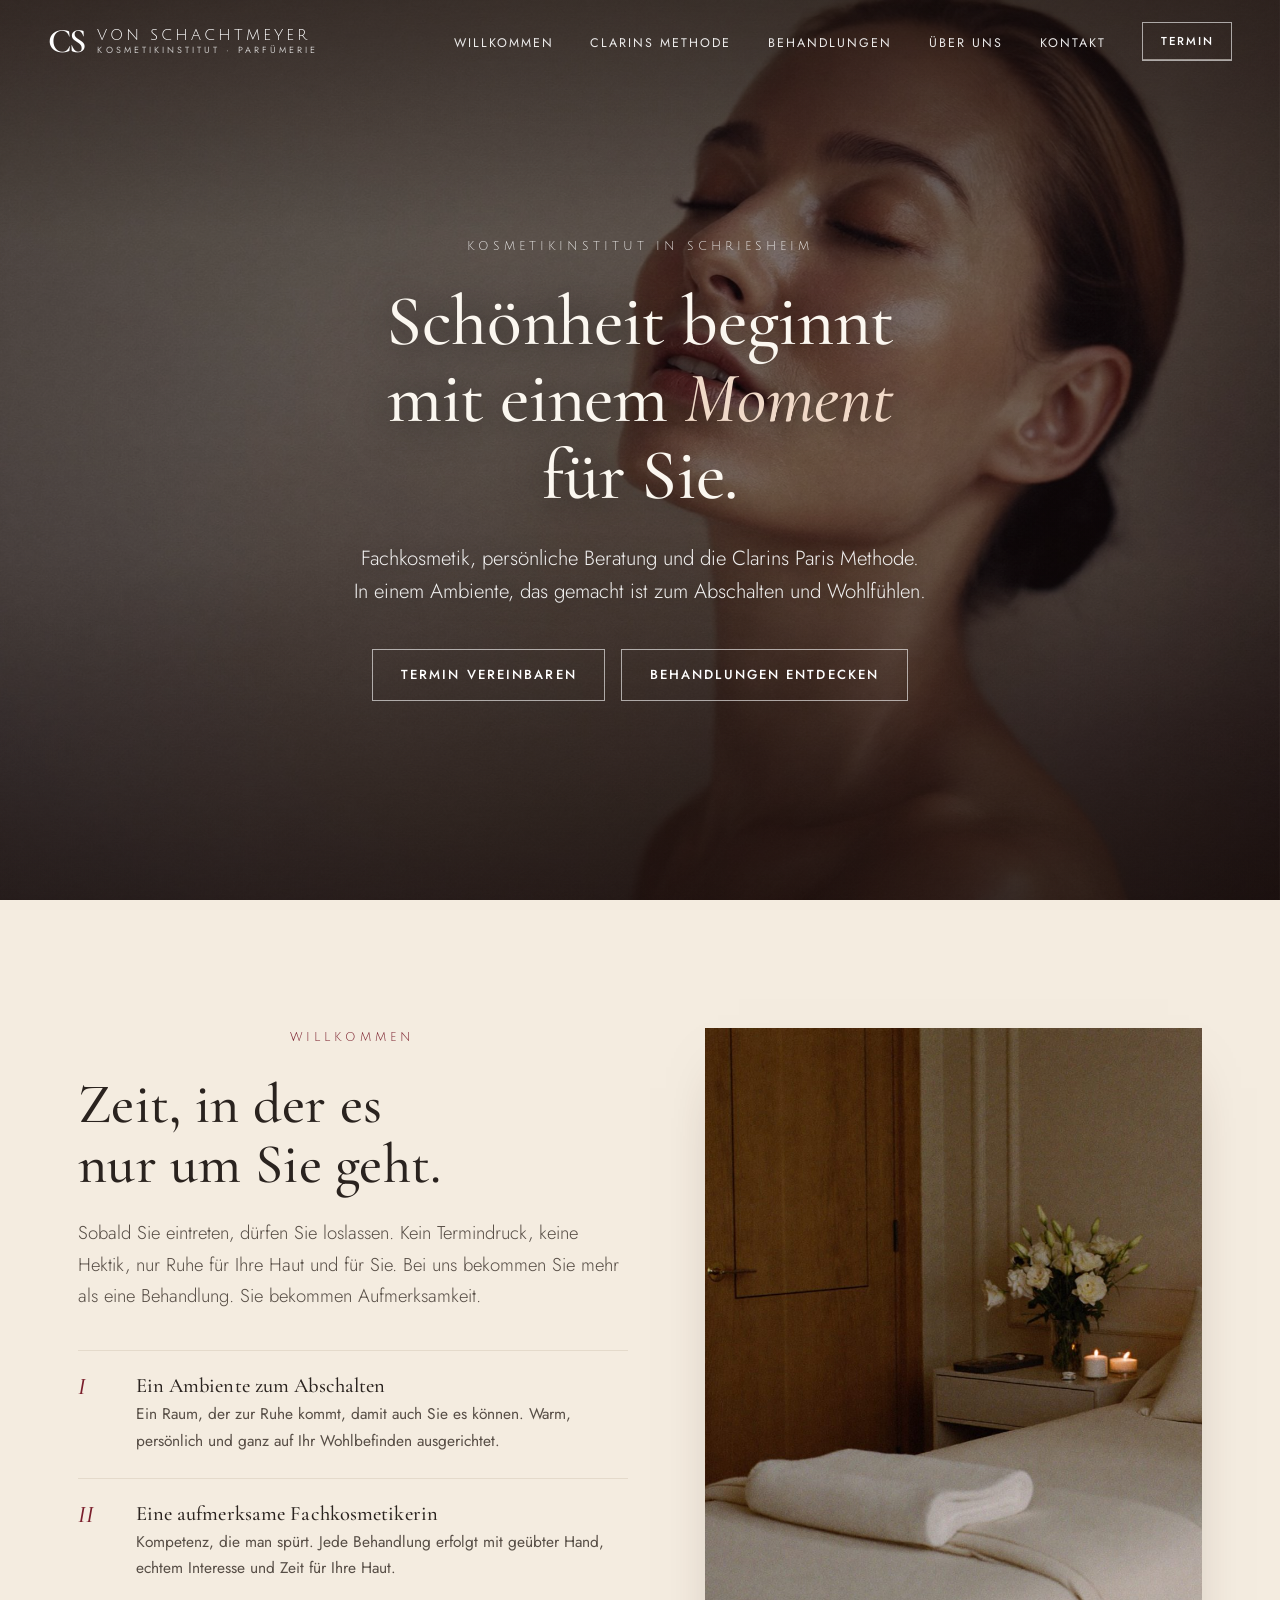
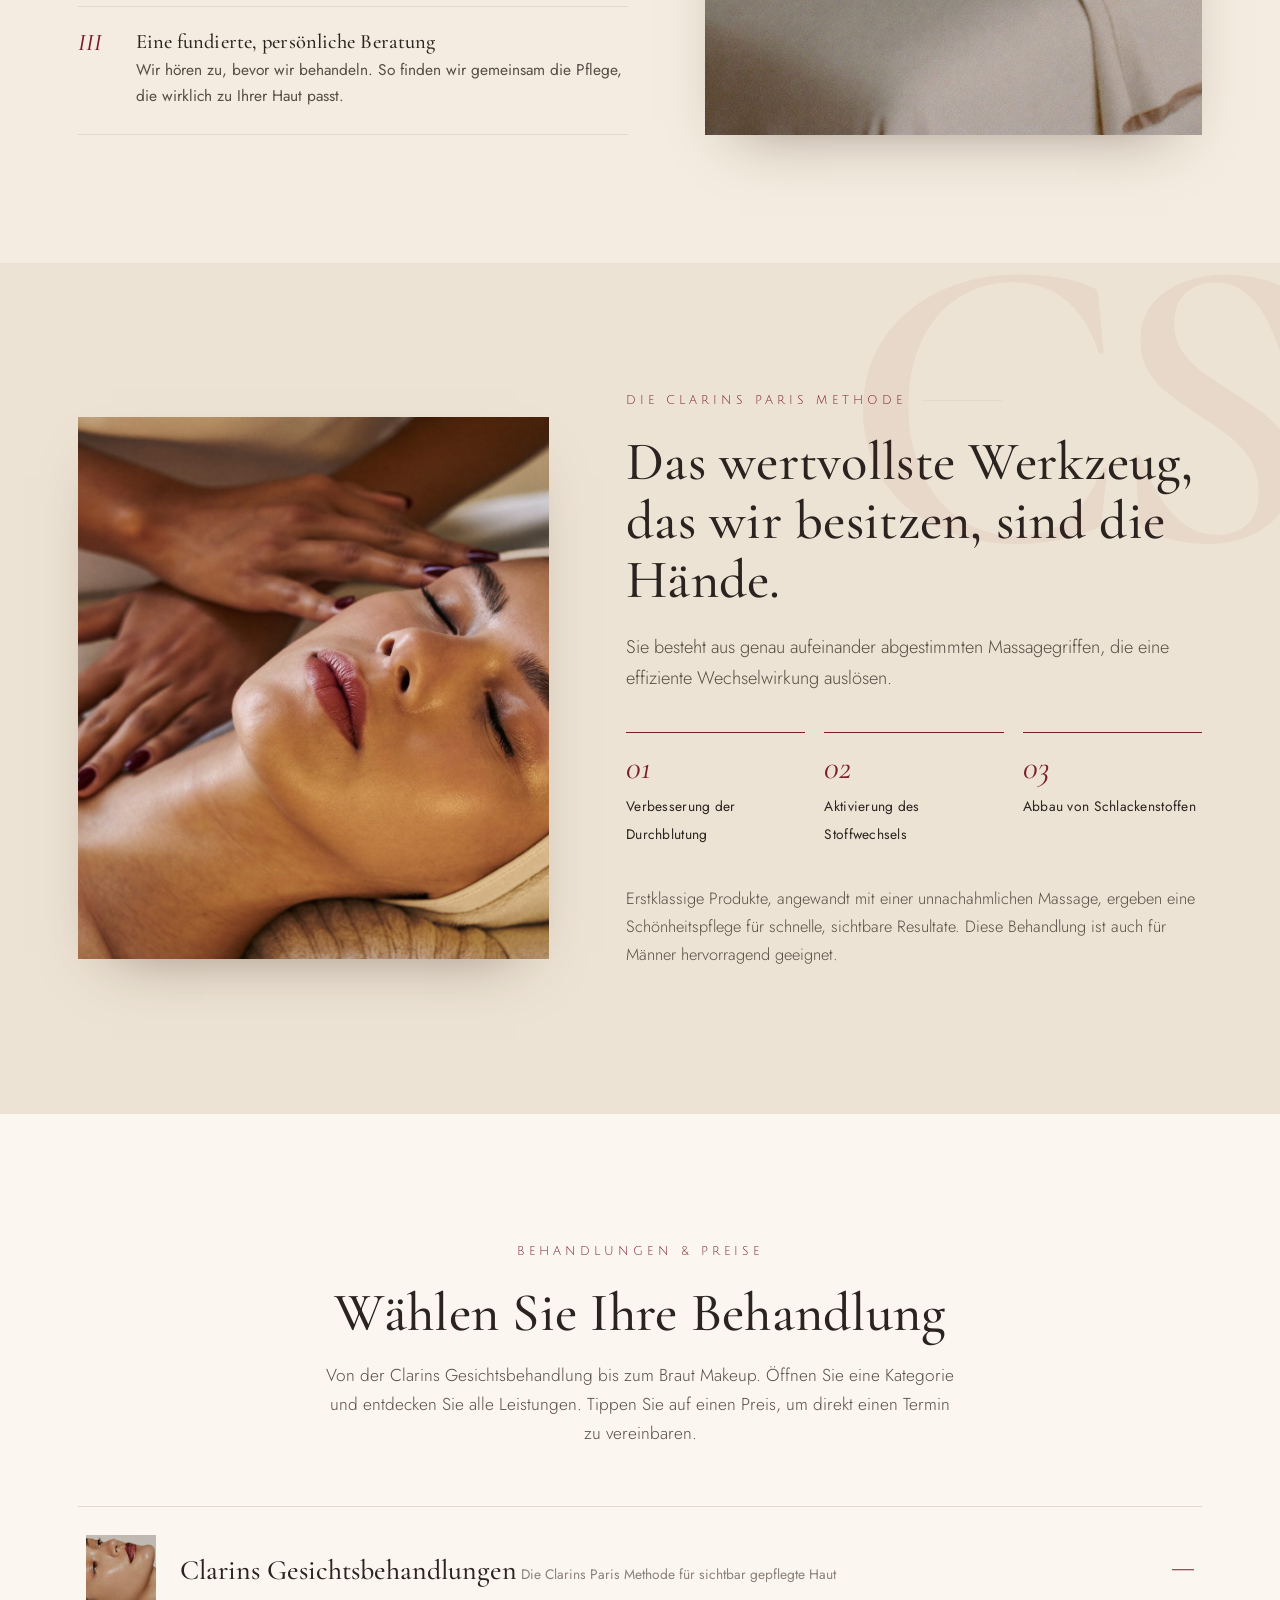
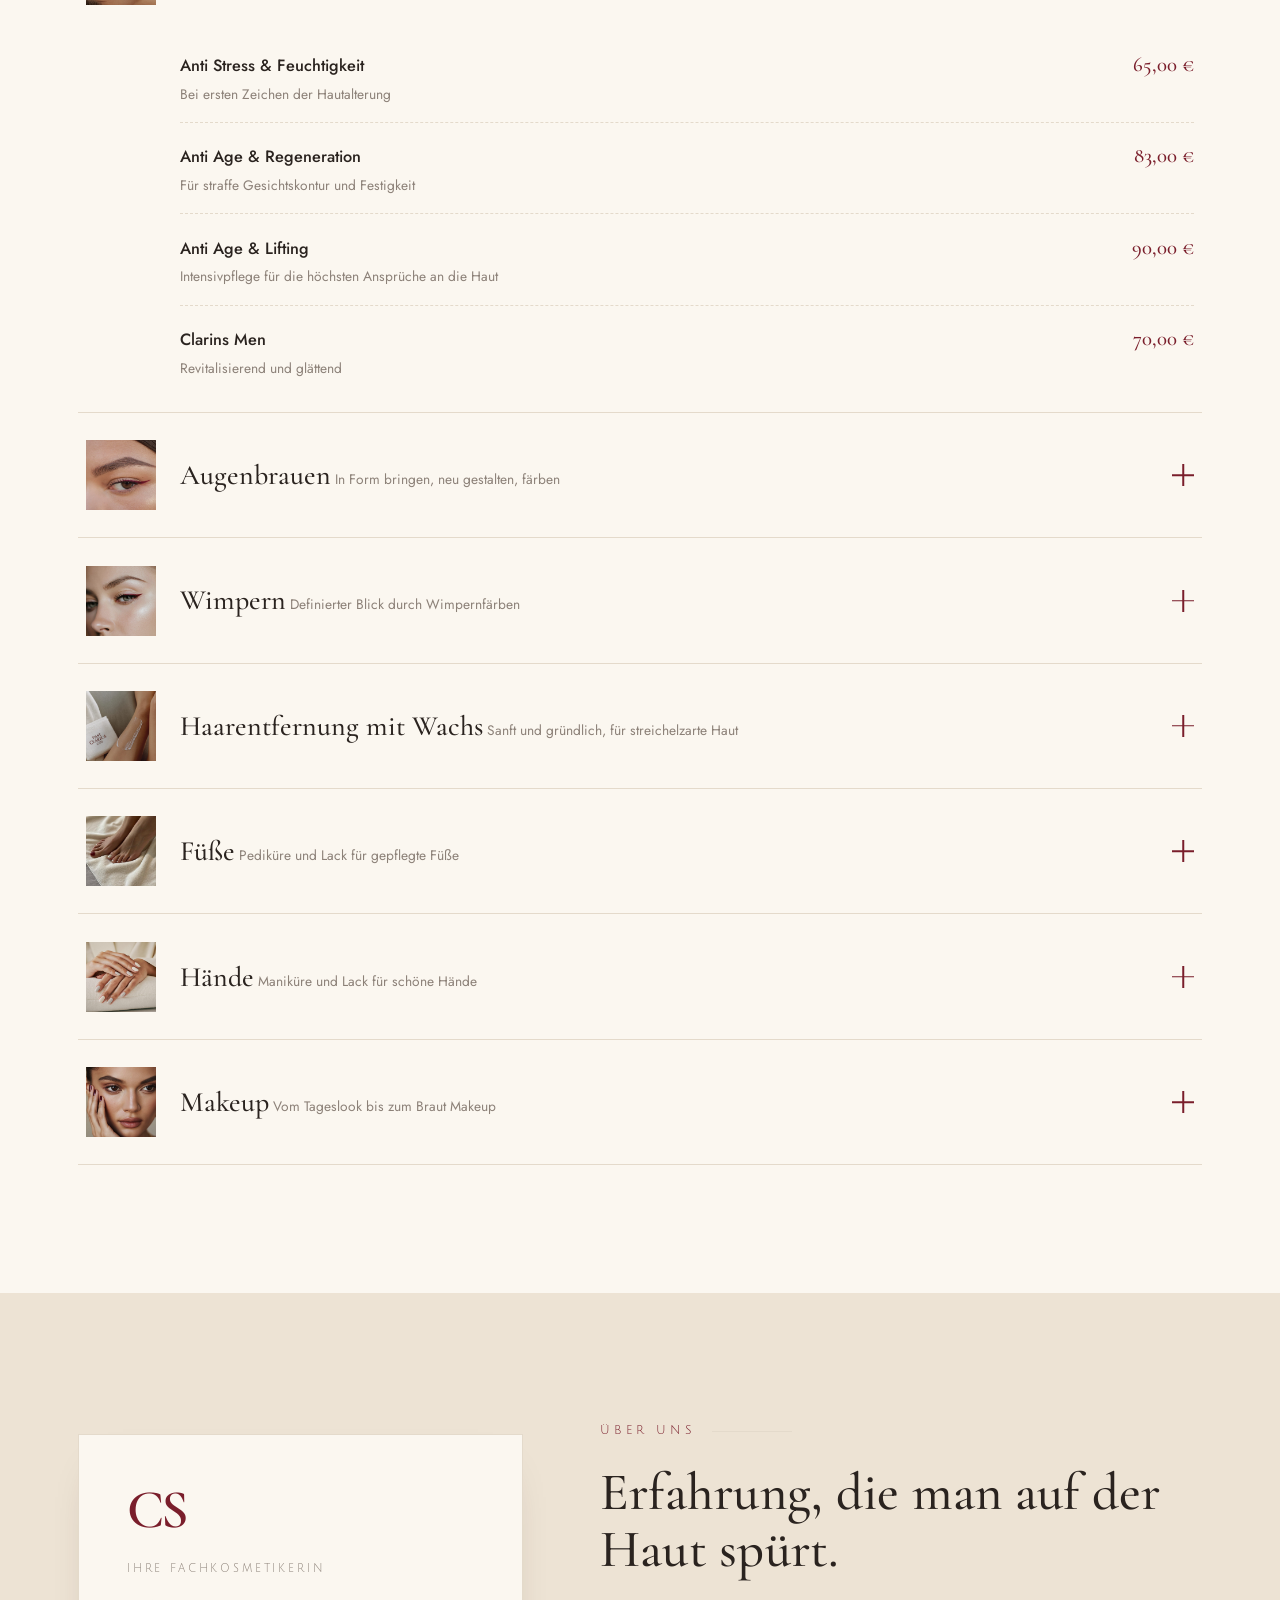
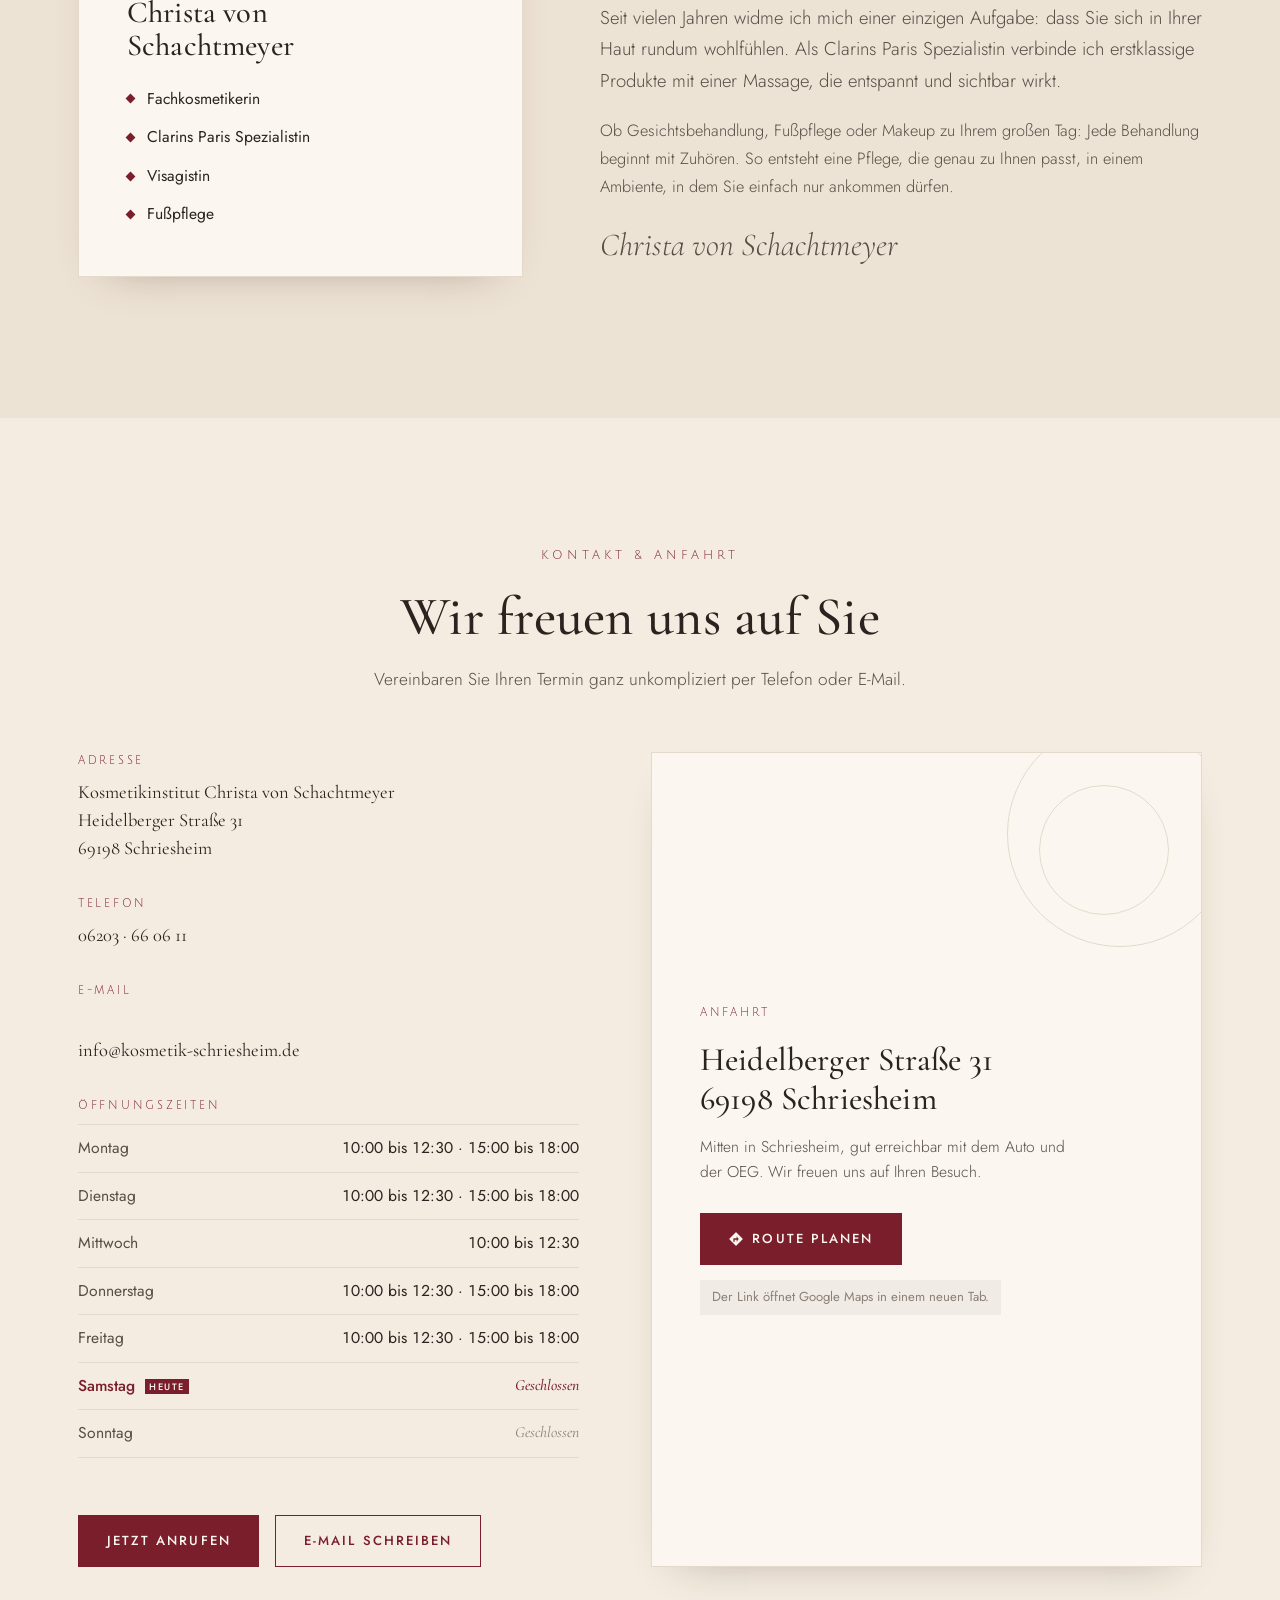
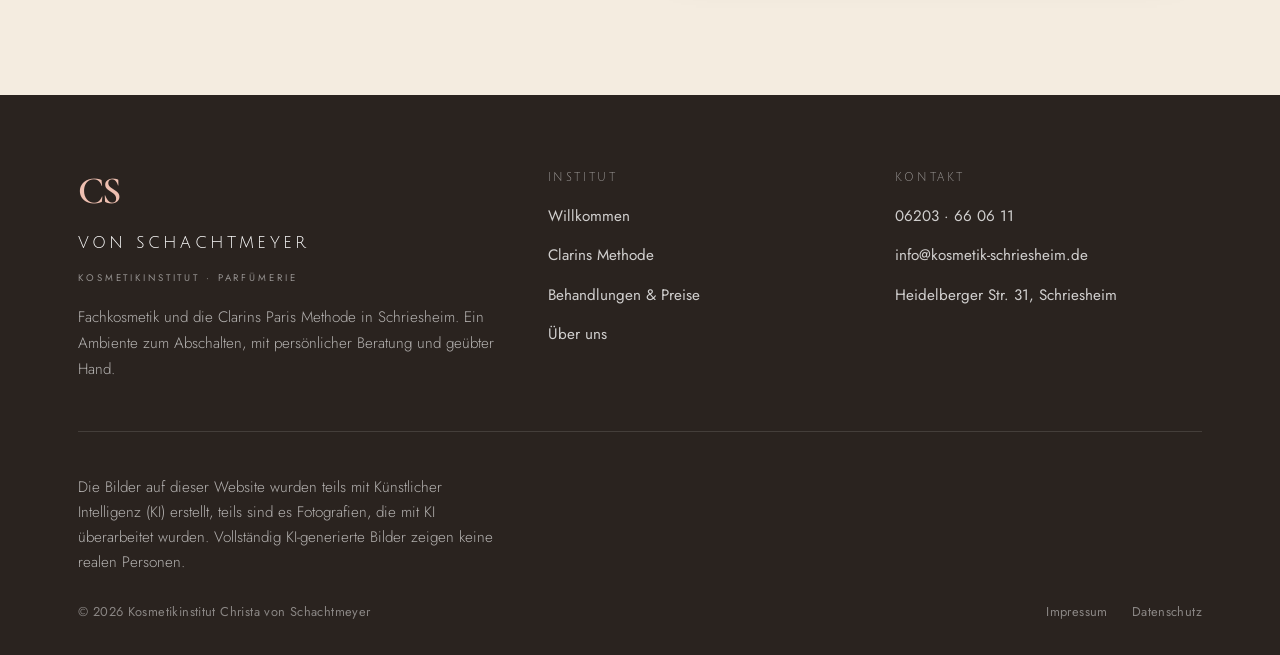
==== index.html @ fc1aefdb "KI-Hinweis praezisiert: teils generiert, teils mit KI ueberarbeitete Fotos Co-Authored-By: Claude Op" ====
<!DOCTYPE html>
<html lang="de">
<head>
<meta charset="utf-8">
<meta name="viewport" content="width=device-width, initial-scale=1, viewport-fit=cover">
<title>Kosmetikinstitut Christa von Schachtmeyer · Schriesheim</title>
<meta name="description" content="Kosmetikinstitut Christa von Schachtmeyer in Schriesheim. Fachkosmetik, persönliche Beratung und die Clarins Paris Methode. Gesichtsbehandlungen, Wimpern, Augenbrauen, Maniküre, Pediküre und Makeup. Termine unter 06203 660611.">
<meta name="theme-color" content="#7A1E2B">
<meta property="og:type" content="business.business">
<meta property="og:title" content="Kosmetikinstitut Christa von Schachtmeyer · Schriesheim">
<meta property="og:description" content="Fachkosmetik und die Clarins Paris Methode in Schriesheim. Ein Ambiente zum Abschalten und Wohlfühlen.">
<meta property="og:image" content="images/hero.jpg">
<meta property="og:locale" content="de_DE">
<script>var _q=location.search;if(_q.indexOf('shot')>-1)document.documentElement.classList.add('shot');if(_q.indexOf('hover')>-1)document.documentElement.classList.add('hovertest');</script>
<link rel="stylesheet" href="styles.css">
<link rel="preload" href="images/hero.jpg" as="image" fetchpriority="high">
<link rel="icon" href="data:image/svg+xml,%3Csvg xmlns='http://www.w3.org/2000/svg' viewBox='0 0 32 32'%3E%3Crect width='32' height='32' fill='%23F4ECE0'/%3E%3Ctext x='16' y='23' font-family='Georgia,serif' font-size='20' font-weight='600' fill='%237A1E2B' text-anchor='middle'%3ECS%3C/text%3E%3C/svg%3E">

<script type="application/ld+json">
{
  "@context":"https://schema.org",
  "@type":"BeautySalon",
  "name":"Kosmetikinstitut Christa von Schachtmeyer",
  "description":"Fachkosmetik und die Clarins Paris Methode in Schriesheim.",
  "image":"images/hero.jpg",
  "telephone":"+49 6203 660611",
  "email":"info@kosmetik-schriesheim.de",
  "priceRange":"€€",
  "address":{"@type":"PostalAddress","streetAddress":"Heidelberger Str. 31","postalCode":"69198","addressLocality":"Schriesheim","addressCountry":"DE"},
  "openingHoursSpecification":[
    {"@type":"OpeningHoursSpecification","dayOfWeek":["Monday","Tuesday","Thursday","Friday"],"opens":"10:00","closes":"12:30"},
    {"@type":"OpeningHoursSpecification","dayOfWeek":["Monday","Tuesday","Thursday","Friday"],"opens":"15:00","closes":"18:00"},
    {"@type":"OpeningHoursSpecification","dayOfWeek":"Wednesday","opens":"10:00","closes":"12:30"}
  ]
}
</script>
</head>
<body>

<!-- ============================ Navigation ============================ -->
<header class="nav" id="nav">
  <a class="logo" href="#top" aria-label="Kosmetikinstitut Christa von Schachtmeyer, zur Startseite">
    <span class="logo-mark">CS</span>
    <span class="logo-word">
      <span class="logo-name">von Schachtmeyer</span>
      <span class="logo-sub">Kosmetikinstitut · Parfümerie</span>
    </span>
  </a>
  <button class="nav-toggle" id="navToggle" aria-label="Menü öffnen" aria-expanded="false">
    <span></span><span></span><span></span>
  </button>
  <nav>
    <ul class="nav-links" id="navLinks">
      <li><a href="#institut">Willkommen</a></li>
      <li><a href="#methode">Clarins Methode</a></li>
      <li><a href="#behandlungen">Behandlungen</a></li>
      <li><a href="#christa">Über uns</a></li>
      <li><a href="#kontakt">Kontakt</a></li>
      <li><a class="btn" href="tel:+496203660611">Termin</a></li>
    </ul>
  </nav>
</header>

<main id="top">

  <!-- ============================ Hero ============================ -->
  <section class="hero">
    <div class="hero-media" aria-hidden="true">
      <img src="images/hero.jpg" alt="" width="2048" height="1152">
    </div>
    <div class="hero-scrim" aria-hidden="true"></div>
    <div class="hero-inner">
      <div class="hero-content">
        <span class="kicker light" data-stagger style="--i:1">Kosmetikinstitut in Schriesheim</span>
        <h1 data-stagger style="--i:2">Schönheit beginnt<br>mit einem <em>Moment</em><br>für Sie.</h1>
        <p class="hero-sub" data-stagger style="--i:3">Fachkosmetik, persönliche Beratung und die Clarins Paris Methode. In einem Ambiente, das gemacht ist zum Abschalten und Wohlfühlen.</p>
        <div class="hero-actions" data-stagger style="--i:4">
          <a class="btn light" href="tel:+496203660611">Termin vereinbaren</a>
          <a class="btn light" href="#behandlungen">Behandlungen entdecken</a>
        </div>
      </div>
    </div>
  </section>

  <!-- ============================ Willkommen / Institut ============================ -->
  <section class="section welcome" id="institut">
    <div class="wrap">
      <div class="welcome-grid">
        <div class="welcome-copy reveal">
          <div class="eyebrow-line"><span class="kicker">Willkommen</span></div>
          <h2>Zeit, in der es<br>nur um Sie geht.</h2>
          <p class="lead">Sobald Sie eintreten, dürfen Sie loslassen. Kein Termindruck, keine Hektik, nur Ruhe für Ihre Haut und für Sie. Bei uns bekommen Sie mehr als eine Behandlung. Sie bekommen Aufmerksamkeit.</p>
          <div class="promises">
            <div class="promise">
              <span class="promise-no">I</span>
              <div>
                <h3>Ein Ambiente zum Abschalten</h3>
                <p>Ein Raum, der zur Ruhe kommt, damit auch Sie es können. Warm, persönlich und ganz auf Ihr Wohlbefinden ausgerichtet.</p>
              </div>
            </div>
            <div class="promise">
              <span class="promise-no">II</span>
              <div>
                <h3>Eine aufmerksame Fachkosmetikerin</h3>
                <p>Kompetenz, die man spürt. Jede Behandlung erfolgt mit geübter Hand, echtem Interesse und Zeit für Ihre Haut.</p>
              </div>
            </div>
            <div class="promise">
              <span class="promise-no">III</span>
              <div>
                <h3>Eine fundierte, persönliche Beratung</h3>
                <p>Wir hören zu, bevor wir behandeln. So finden wir gemeinsam die Pflege, die wirklich zu Ihrer Haut passt.</p>
              </div>
            </div>
          </div>
        </div>
        <div class="welcome-visual reveal d1">
          <div class="img-frame reveal-img">
            <img src="images/ambiente.jpg" alt="Ruhiges, warmes Behandlungszimmer im Kosmetikinstitut mit weichem Licht und Kerzen" width="1920" height="1280">
          </div>
        </div>
      </div>
    </div>
  </section>

  <!-- ============================ Clarins Paris Methode ============================ -->
  <section class="section methode" id="methode">
    <div class="wrap">
      <div class="methode-grid">
        <div class="methode-visual reveal">
          <div class="reveal-img">
            <img src="images/methode.jpg" alt="Kosmetikerin führt eine sanfte Gesichtsmassage nach der Clarins Paris Methode durch" width="1920" height="1280">
          </div>
        </div>
        <div class="methode-copy reveal d1">
          <div class="eyebrow-line"><span class="kicker">Die Clarins Paris Methode</span></div>
          <h2>Das wertvollste Werkzeug, das wir besitzen, sind die Hände.</h2>
          <p class="methode-lead">Sie besteht aus genau aufeinander abgestimmten Massagegriffen, die eine effiziente Wechselwirkung auslösen.</p>
          <div class="methode-pillars">
            <div class="pillar"><span class="n">01</span><span class="l">Verbesserung der Durchblutung</span></div>
            <div class="pillar"><span class="n">02</span><span class="l">Aktivierung des Stoffwechsels</span></div>
            <div class="pillar"><span class="n">03</span><span class="l">Abbau von Schlackenstoffen</span></div>
          </div>
          <p>Erstklassige Produkte, angewandt mit einer unnachahmlichen Massage, ergeben eine Schönheitspflege für schnelle, sichtbare Resultate. Diese Behandlung ist auch für Männer hervorragend geeignet.</p>
        </div>
      </div>
    </div>
  </section>

  <!-- ============================ Behandlungen & Preise ============================ -->
  <section class="section preise" id="behandlungen">
    <div class="wrap">
      <div class="section-head center reveal">
        <div class="eyebrow-line"><span class="kicker">Behandlungen &amp; Preise</span></div>
        <h2>Wählen Sie Ihre Behandlung</h2>
        <p>Von der Clarins Gesichtsbehandlung bis zum Braut Makeup. Öffnen Sie eine Kategorie und entdecken Sie alle Leistungen. Tippen Sie auf einen Preis, um direkt einen Termin zu vereinbaren.</p>
      </div>

      <div class="accordion reveal d1" id="accordion">

        <!-- Clarins Gesicht -->
        <div class="acc-item">
          <button class="acc-head" aria-expanded="false">
            <span class="acc-thumb"><img src="images/gesicht.jpg" alt="Strahlende Haut nach einer Clarins Gesichtsbehandlung" width="600" height="450" loading="lazy"></span>
            <span class="acc-titles">
              <span class="acc-cat">Clarins Gesichtsbehandlungen</span>
              <span class="acc-desc">Die Clarins Paris Methode für sichtbar gepflegte Haut</span>
            </span>
            <span class="acc-icon" aria-hidden="true"></span>
          </button>
          <div class="acc-panel"><div class="acc-panel-inner"><div class="acc-grid">
            <a class="price-row" href="tel:+496203660611">
              <span class="price-info">
                <span class="price-name">Anti Stress &amp; Feuchtigkeit <span class="call-tag"><svg viewBox="0 0 24 24"><path d="M6.6 10.8c1.4 2.8 3.8 5.1 6.6 6.6l2.2-2.2c.3-.3.7-.4 1-.2 1.1.4 2.3.6 3.6.6.6 0 1 .4 1 1V20c0 .6-.4 1-1 1C10.6 21 3 13.4 3 4c0-.6.4-1 1-1h3.5c.6 0 1 .4 1 1 0 1.2.2 2.4.6 3.6.1.4 0 .8-.2 1l-2.3 2.2z"/></svg>Anrufen</span></span>
                <span class="price-desc">Bei ersten Zeichen der Hautalterung</span>
              </span>
              <span class="price-value">65,00 €</span>
            </a>
            <a class="price-row" href="tel:+496203660611">
              <span class="price-info">
                <span class="price-name">Anti Age &amp; Regeneration <span class="call-tag"><svg viewBox="0 0 24 24"><path d="M6.6 10.8c1.4 2.8 3.8 5.1 6.6 6.6l2.2-2.2c.3-.3.7-.4 1-.2 1.1.4 2.3.6 3.6.6.6 0 1 .4 1 1V20c0 .6-.4 1-1 1C10.6 21 3 13.4 3 4c0-.6.4-1 1-1h3.5c.6 0 1 .4 1 1 0 1.2.2 2.4.6 3.6.1.4 0 .8-.2 1l-2.3 2.2z"/></svg>Anrufen</span></span>
                <span class="price-desc">Für straffe Gesichtskontur und Festigkeit</span>
              </span>
              <span class="price-value">83,00 €</span>
            </a>
            <a class="price-row" href="tel:+496203660611">
              <span class="price-info">
                <span class="price-name">Anti Age &amp; Lifting <span class="call-tag"><svg viewBox="0 0 24 24"><path d="M6.6 10.8c1.4 2.8 3.8 5.1 6.6 6.6l2.2-2.2c.3-.3.7-.4 1-.2 1.1.4 2.3.6 3.6.6.6 0 1 .4 1 1V20c0 .6-.4 1-1 1C10.6 21 3 13.4 3 4c0-.6.4-1 1-1h3.5c.6 0 1 .4 1 1 0 1.2.2 2.4.6 3.6.1.4 0 .8-.2 1l-2.3 2.2z"/></svg>Anrufen</span></span>
                <span class="price-desc">Intensivpflege für die höchsten Ansprüche an die Haut</span>
              </span>
              <span class="price-value">90,00 €</span>
            </a>
            <a class="price-row" href="tel:+496203660611">
              <span class="price-info">
                <span class="price-name">Clarins Men <span class="call-tag"><svg viewBox="0 0 24 24"><path d="M6.6 10.8c1.4 2.8 3.8 5.1 6.6 6.6l2.2-2.2c.3-.3.7-.4 1-.2 1.1.4 2.3.6 3.6.6.6 0 1 .4 1 1V20c0 .6-.4 1-1 1C10.6 21 3 13.4 3 4c0-.6.4-1 1-1h3.5c.6 0 1 .4 1 1 0 1.2.2 2.4.6 3.6.1.4 0 .8-.2 1l-2.3 2.2z"/></svg>Anrufen</span></span>
                <span class="price-desc">Revitalisierend und glättend</span>
              </span>
              <span class="price-value">70,00 €</span>
            </a>
          </div></div></div>
        </div>

        <!-- Augenbrauen -->
        <div class="acc-item">
          <button class="acc-head" aria-expanded="false">
            <span class="acc-thumb"><img src="images/augenbrauen.jpg" alt="Perfekt in Form gebrachte Augenbraue" width="600" height="450" loading="lazy"></span>
            <span class="acc-titles">
              <span class="acc-cat">Augenbrauen</span>
              <span class="acc-desc">In Form bringen, neu gestalten, färben</span>
            </span>
            <span class="acc-icon" aria-hidden="true"></span>
          </button>
          <div class="acc-panel"><div class="acc-panel-inner"><div class="acc-grid">
            <a class="price-row" href="tel:+496203660611">
              <span class="price-info"><span class="price-name">In Form bringen <span class="call-tag"><svg viewBox="0 0 24 24"><path d="M6.6 10.8c1.4 2.8 3.8 5.1 6.6 6.6l2.2-2.2c.3-.3.7-.4 1-.2 1.1.4 2.3.6 3.6.6.6 0 1 .4 1 1V20c0 .6-.4 1-1 1C10.6 21 3 13.4 3 4c0-.6.4-1 1-1h3.5c.6 0 1 .4 1 1 0 1.2.2 2.4.6 3.6.1.4 0 .8-.2 1l-2.3 2.2z"/></svg>Anrufen</span></span></span>
              <span class="price-value">12,00 €</span>
            </a>
            <a class="price-row" href="tel:+496203660611">
              <span class="price-info"><span class="price-name">Neue Form <span class="call-tag"><svg viewBox="0 0 24 24"><path d="M6.6 10.8c1.4 2.8 3.8 5.1 6.6 6.6l2.2-2.2c.3-.3.7-.4 1-.2 1.1.4 2.3.6 3.6.6.6 0 1 .4 1 1V20c0 .6-.4 1-1 1C10.6 21 3 13.4 3 4c0-.6.4-1 1-1h3.5c.6 0 1 .4 1 1 0 1.2.2 2.4.6 3.6.1.4 0 .8-.2 1l-2.3 2.2z"/></svg>Anrufen</span></span></span>
              <span class="price-value"><span class="ab">ab</span>14,00 €</span>
            </a>
            <a class="price-row" href="tel:+496203660611">
              <span class="price-info"><span class="price-name">Färben <span class="call-tag"><svg viewBox="0 0 24 24"><path d="M6.6 10.8c1.4 2.8 3.8 5.1 6.6 6.6l2.2-2.2c.3-.3.7-.4 1-.2 1.1.4 2.3.6 3.6.6.6 0 1 .4 1 1V20c0 .6-.4 1-1 1C10.6 21 3 13.4 3 4c0-.6.4-1 1-1h3.5c.6 0 1 .4 1 1 0 1.2.2 2.4.6 3.6.1.4 0 .8-.2 1l-2.3 2.2z"/></svg>Anrufen</span></span></span>
              <span class="price-value">12,00 €</span>
            </a>
          </div></div></div>
        </div>

        <!-- Wimpern -->
        <div class="acc-item">
          <button class="acc-head" aria-expanded="false">
            <span class="acc-thumb"><img src="images/wimpern.jpg" alt="Auge mit langen, definierten Wimpern" width="600" height="450" loading="lazy"></span>
            <span class="acc-titles">
              <span class="acc-cat">Wimpern</span>
              <span class="acc-desc">Definierter Blick durch Wimpernfärben</span>
            </span>
            <span class="acc-icon" aria-hidden="true"></span>
          </button>
          <div class="acc-panel"><div class="acc-panel-inner"><div class="acc-grid">
            <a class="price-row" href="tel:+496203660611">
              <span class="price-info"><span class="price-name">Färben <span class="call-tag"><svg viewBox="0 0 24 24"><path d="M6.6 10.8c1.4 2.8 3.8 5.1 6.6 6.6l2.2-2.2c.3-.3.7-.4 1-.2 1.1.4 2.3.6 3.6.6.6 0 1 .4 1 1V20c0 .6-.4 1-1 1C10.6 21 3 13.4 3 4c0-.6.4-1 1-1h3.5c.6 0 1 .4 1 1 0 1.2.2 2.4.6 3.6.1.4 0 .8-.2 1l-2.3 2.2z"/></svg>Anrufen</span></span></span>
              <span class="price-value">15,00 €</span>
            </a>
          </div></div></div>
        </div>

        <!-- Haarentfernung -->
        <div class="acc-item">
          <button class="acc-head" aria-expanded="false">
            <span class="acc-thumb"><img src="images/haarentfernung.jpg" alt="Glatte, gepflegte Haut nach Haarentfernung mit Wachs" width="600" height="450" loading="lazy"></span>
            <span class="acc-titles">
              <span class="acc-cat">Haarentfernung mit Wachs</span>
              <span class="acc-desc">Sanft und gründlich, für streichelzarte Haut</span>
            </span>
            <span class="acc-icon" aria-hidden="true"></span>
          </button>
          <div class="acc-panel"><div class="acc-panel-inner"><div class="acc-grid">
            <a class="price-row" href="tel:+496203660611">
              <span class="price-info"><span class="price-name">Gesicht <span class="call-tag"><svg viewBox="0 0 24 24"><path d="M6.6 10.8c1.4 2.8 3.8 5.1 6.6 6.6l2.2-2.2c.3-.3.7-.4 1-.2 1.1.4 2.3.6 3.6.6.6 0 1 .4 1 1V20c0 .6-.4 1-1 1C10.6 21 3 13.4 3 4c0-.6.4-1 1-1h3.5c.6 0 1 .4 1 1 0 1.2.2 2.4.6 3.6.1.4 0 .8-.2 1l-2.3 2.2z"/></svg>Anrufen</span></span></span>
              <span class="price-value"><span class="ab">ab</span>12,00 €</span>
            </a>
            <a class="price-row" href="tel:+496203660611">
              <span class="price-info"><span class="price-name">Bein bis Knie <span class="call-tag"><svg viewBox="0 0 24 24"><path d="M6.6 10.8c1.4 2.8 3.8 5.1 6.6 6.6l2.2-2.2c.3-.3.7-.4 1-.2 1.1.4 2.3.6 3.6.6.6 0 1 .4 1 1V20c0 .6-.4 1-1 1C10.6 21 3 13.4 3 4c0-.6.4-1 1-1h3.5c.6 0 1 .4 1 1 0 1.2.2 2.4.6 3.6.1.4 0 .8-.2 1l-2.3 2.2z"/></svg>Anrufen</span></span></span>
              <span class="price-value">40,00 €</span>
            </a>
            <a class="price-row" href="tel:+496203660611">
              <span class="price-info"><span class="price-name">Bein komplett <span class="call-tag"><svg viewBox="0 0 24 24"><path d="M6.6 10.8c1.4 2.8 3.8 5.1 6.6 6.6l2.2-2.2c.3-.3.7-.4 1-.2 1.1.4 2.3.6 3.6.6.6 0 1 .4 1 1V20c0 .6-.4 1-1 1C10.6 21 3 13.4 3 4c0-.6.4-1 1-1h3.5c.6 0 1 .4 1 1 0 1.2.2 2.4.6 3.6.1.4 0 .8-.2 1l-2.3 2.2z"/></svg>Anrufen</span></span></span>
              <span class="price-value">59,00 €</span>
            </a>
            <a class="price-row" href="tel:+496203660611">
              <span class="price-info"><span class="price-name">Bikinizone <span class="call-tag"><svg viewBox="0 0 24 24"><path d="M6.6 10.8c1.4 2.8 3.8 5.1 6.6 6.6l2.2-2.2c.3-.3.7-.4 1-.2 1.1.4 2.3.6 3.6.6.6 0 1 .4 1 1V20c0 .6-.4 1-1 1C10.6 21 3 13.4 3 4c0-.6.4-1 1-1h3.5c.6 0 1 .4 1 1 0 1.2.2 2.4.6 3.6.1.4 0 .8-.2 1l-2.3 2.2z"/></svg>Anrufen</span></span></span>
              <span class="price-value">20,00 €</span>
            </a>
          </div></div></div>
        </div>

        <!-- Füße -->
        <div class="acc-item">
          <button class="acc-head" aria-expanded="false">
            <span class="acc-thumb"><img src="images/fuesse.jpg" alt="Gepflegte Füße nach einer Pediküre" width="600" height="450" loading="lazy"></span>
            <span class="acc-titles">
              <span class="acc-cat">Füße</span>
              <span class="acc-desc">Pediküre und Lack für gepflegte Füße</span>
            </span>
            <span class="acc-icon" aria-hidden="true"></span>
          </button>
          <div class="acc-panel"><div class="acc-panel-inner"><div class="acc-grid">
            <a class="price-row" href="tel:+496203660611">
              <span class="price-info"><span class="price-name">Pediküre <span class="call-tag"><svg viewBox="0 0 24 24"><path d="M6.6 10.8c1.4 2.8 3.8 5.1 6.6 6.6l2.2-2.2c.3-.3.7-.4 1-.2 1.1.4 2.3.6 3.6.6.6 0 1 .4 1 1V20c0 .6-.4 1-1 1C10.6 21 3 13.4 3 4c0-.6.4-1 1-1h3.5c.6 0 1 .4 1 1 0 1.2.2 2.4.6 3.6.1.4 0 .8-.2 1l-2.3 2.2z"/></svg>Anrufen</span></span></span>
              <span class="price-value">41,00 €</span>
            </a>
            <a class="price-row" href="tel:+496203660611">
              <span class="price-info"><span class="price-name">Lack <span class="call-tag"><svg viewBox="0 0 24 24"><path d="M6.6 10.8c1.4 2.8 3.8 5.1 6.6 6.6l2.2-2.2c.3-.3.7-.4 1-.2 1.1.4 2.3.6 3.6.6.6 0 1 .4 1 1V20c0 .6-.4 1-1 1C10.6 21 3 13.4 3 4c0-.6.4-1 1-1h3.5c.6 0 1 .4 1 1 0 1.2.2 2.4.6 3.6.1.4 0 .8-.2 1l-2.3 2.2z"/></svg>Anrufen</span></span></span>
              <span class="price-value">8,00 €</span>
            </a>
          </div></div></div>
        </div>

        <!-- Hände -->
        <div class="acc-item">
          <button class="acc-head" aria-expanded="false">
            <span class="acc-thumb"><img src="images/haende.jpg" alt="Gepflegte Hände nach einer Maniküre" width="600" height="450" loading="lazy"></span>
            <span class="acc-titles">
              <span class="acc-cat">Hände</span>
              <span class="acc-desc">Maniküre und Lack für schöne Hände</span>
            </span>
            <span class="acc-icon" aria-hidden="true"></span>
          </button>
          <div class="acc-panel"><div class="acc-panel-inner"><div class="acc-grid">
            <a class="price-row" href="tel:+496203660611">
              <span class="price-info"><span class="price-name">Maniküre einzeln <span class="call-tag"><svg viewBox="0 0 24 24"><path d="M6.6 10.8c1.4 2.8 3.8 5.1 6.6 6.6l2.2-2.2c.3-.3.7-.4 1-.2 1.1.4 2.3.6 3.6.6.6 0 1 .4 1 1V20c0 .6-.4 1-1 1C10.6 21 3 13.4 3 4c0-.6.4-1 1-1h3.5c.6 0 1 .4 1 1 0 1.2.2 2.4.6 3.6.1.4 0 .8-.2 1l-2.3 2.2z"/></svg>Anrufen</span></span></span>
              <span class="price-value">34,00 €</span>
            </a>
            <a class="price-row" href="tel:+496203660611">
              <span class="price-info"><span class="price-name">Lack <span class="call-tag"><svg viewBox="0 0 24 24"><path d="M6.6 10.8c1.4 2.8 3.8 5.1 6.6 6.6l2.2-2.2c.3-.3.7-.4 1-.2 1.1.4 2.3.6 3.6.6.6 0 1 .4 1 1V20c0 .6-.4 1-1 1C10.6 21 3 13.4 3 4c0-.6.4-1 1-1h3.5c.6 0 1 .4 1 1 0 1.2.2 2.4.6 3.6.1.4 0 .8-.2 1l-2.3 2.2z"/></svg>Anrufen</span></span></span>
              <span class="price-value">8,00 €</span>
            </a>
          </div></div></div>
        </div>

        <!-- Make up -->
        <div class="acc-item">
          <button class="acc-head" aria-expanded="false">
            <span class="acc-thumb"><img src="images/makeup.jpg" alt="Elegant geschminktes Gesicht" width="600" height="450" loading="lazy"></span>
            <span class="acc-titles">
              <span class="acc-cat">Makeup</span>
              <span class="acc-desc">Vom Tageslook bis zum Braut Makeup</span>
            </span>
            <span class="acc-icon" aria-hidden="true"></span>
          </button>
          <div class="acc-panel"><div class="acc-panel-inner"><div class="acc-grid">
            <a class="price-row" href="tel:+496203660611">
              <span class="price-info"><span class="price-name">Tages Makeup <span class="call-tag"><svg viewBox="0 0 24 24"><path d="M6.6 10.8c1.4 2.8 3.8 5.1 6.6 6.6l2.2-2.2c.3-.3.7-.4 1-.2 1.1.4 2.3.6 3.6.6.6 0 1 .4 1 1V20c0 .6-.4 1-1 1C10.6 21 3 13.4 3 4c0-.6.4-1 1-1h3.5c.6 0 1 .4 1 1 0 1.2.2 2.4.6 3.6.1.4 0 .8-.2 1l-2.3 2.2z"/></svg>Anrufen</span></span></span>
              <span class="price-value">28,00 €</span>
            </a>
            <a class="price-row" href="tel:+496203660611">
              <span class="price-info"><span class="price-name">Abend Makeup <span class="call-tag"><svg viewBox="0 0 24 24"><path d="M6.6 10.8c1.4 2.8 3.8 5.1 6.6 6.6l2.2-2.2c.3-.3.7-.4 1-.2 1.1.4 2.3.6 3.6.6.6 0 1 .4 1 1V20c0 .6-.4 1-1 1C10.6 21 3 13.4 3 4c0-.6.4-1 1-1h3.5c.6 0 1 .4 1 1 0 1.2.2 2.4.6 3.6.1.4 0 .8-.2 1l-2.3 2.2z"/></svg>Anrufen</span></span></span>
              <span class="price-value">33,00 €</span>
            </a>
            <a class="price-row" href="tel:+496203660611">
              <span class="price-info"><span class="price-name">Braut Makeup <span class="call-tag"><svg viewBox="0 0 24 24"><path d="M6.6 10.8c1.4 2.8 3.8 5.1 6.6 6.6l2.2-2.2c.3-.3.7-.4 1-.2 1.1.4 2.3.6 3.6.6.6 0 1 .4 1 1V20c0 .6-.4 1-1 1C10.6 21 3 13.4 3 4c0-.6.4-1 1-1h3.5c.6 0 1 .4 1 1 0 1.2.2 2.4.6 3.6.1.4 0 .8-.2 1l-2.3 2.2z"/></svg>Anrufen</span></span></span>
                <span class="price-desc">Inklusive Probe Makeup</span>
              <span class="price-value">110,00 €</span>
            </a>
          </div></div></div>
        </div>

      </div>
    </div>
  </section>

  <!-- ============================ Über Christa ============================ -->
  <section class="section christa" id="christa">
    <div class="wrap">
      <div class="christa-grid">
        <div class="christa-card reveal">
          <div class="christa-mono">CS</div>
          <span class="role">Ihre Fachkosmetikerin</span>
          <h3 style="font-size:1.9rem;color:var(--ink);font-weight:500;">Christa von<br>Schachtmeyer</h3>
          <ul class="christa-quals">
            <li>Fachkosmetikerin</li>
            <li>Clarins Paris Spezialistin</li>
            <li>Visagistin</li>
            <li>Fußpflege</li>
          </ul>
        </div>
        <div class="christa-copy reveal d1">
          <div class="eyebrow-line"><span class="kicker">Über uns</span></div>
          <h2>Erfahrung, die man auf der Haut spürt.</h2>
          <p class="lead">Seit vielen Jahren widme ich mich einer einzigen Aufgabe: dass Sie sich in Ihrer Haut rundum wohlfühlen. Als Clarins Paris Spezialistin verbinde ich erstklassige Produkte mit einer Massage, die entspannt und sichtbar wirkt.</p>
          <p>Ob Gesichtsbehandlung, Fußpflege oder Makeup zu Ihrem großen Tag: Jede Behandlung beginnt mit Zuhören. So entsteht eine Pflege, die genau zu Ihnen passt, in einem Ambiente, in dem Sie einfach nur ankommen dürfen.</p>
          <p class="christa-sign">Christa von Schachtmeyer</p>
        </div>
      </div>
    </div>
  </section>

  <!-- ============================ Kontakt ============================ -->
  <section class="section kontakt" id="kontakt">
    <div class="wrap">
      <div class="section-head center reveal">
        <div class="eyebrow-line"><span class="kicker">Kontakt &amp; Anfahrt</span></div>
        <h2>Wir freuen uns auf Sie</h2>
        <p>Vereinbaren Sie Ihren Termin ganz unkompliziert per Telefon oder E-Mail.</p>
      </div>
      <div class="kontakt-grid">
        <div class="kontakt-info reveal">
          <div class="contact-block">
            <span class="k">Adresse</span>
            <address>Kosmetikinstitut Christa von Schachtmeyer<br>Heidelberger Straße 31<br>69198 Schriesheim</address>
          </div>
          <div class="contact-block">
            <span class="k">Telefon</span>
            <a class="linkline" href="tel:+496203660611">06203 &middot; 66 06 11</a>
          </div>
          <div class="contact-block">
            <span class="k">E-Mail</span><br>
            <a class="linkline" href="mailto:info@kosmetik-schriesheim.de">info@kosmetik-schriesheim.de</a>
          </div>
          <div class="contact-block">
            <span class="k">Öffnungszeiten</span>
            <div class="hours" id="hours">
              <div class="hours-row" data-day="1"><span class="day">Montag</span><span class="time">10:00 bis 12:30 · 15:00 bis 18:00</span></div>
              <div class="hours-row" data-day="2"><span class="day">Dienstag</span><span class="time">10:00 bis 12:30 · 15:00 bis 18:00</span></div>
              <div class="hours-row" data-day="3"><span class="day">Mittwoch</span><span class="time">10:00 bis 12:30</span></div>
              <div class="hours-row" data-day="4"><span class="day">Donnerstag</span><span class="time">10:00 bis 12:30 · 15:00 bis 18:00</span></div>
              <div class="hours-row" data-day="5"><span class="day">Freitag</span><span class="time">10:00 bis 12:30 · 15:00 bis 18:00</span></div>
              <div class="hours-row" data-day="6"><span class="day">Samstag</span><span class="time closed">Geschlossen</span></div>
              <div class="hours-row" data-day="0"><span class="day">Sonntag</span><span class="time closed">Geschlossen</span></div>
            </div>
          </div>
          <div class="kontakt-actions">
            <a class="btn" href="tel:+496203660611">Jetzt anrufen</a>
            <a class="btn ghost" href="mailto:info@kosmetik-schriesheim.de">E-Mail schreiben</a>
          </div>
        </div>
        <div class="anfahrt reveal d1">
          <span class="anfahrt-k">Anfahrt</span>
          <h3 class="anfahrt-title">Heidelberger Straße 31<br>69198 Schriesheim</h3>
          <p class="anfahrt-copy">Mitten in Schriesheim, gut erreichbar mit dem Auto und der OEG. Wir freuen uns auf Ihren Besuch.</p>
          <a class="btn anfahrt-btn" href="https://www.google.com/maps/dir/?api=1&destination=Heidelberger+Stra%C3%9Fe+31%2C+69198+Schriesheim" target="_blank" rel="noopener">
            <svg viewBox="0 0 24 24" width="16" height="16" aria-hidden="true"><path fill="currentColor" d="M21.7 11.3 12.7 2.3a1 1 0 0 0-1.4 0l-9 9a1 1 0 0 0 0 1.4l9 9a1 1 0 0 0 1.4 0l9-9a1 1 0 0 0 0-1.4ZM13 16v-3h-3v3H8v-4a1 1 0 0 1 1-1h4V8l3 4-3 4Z"/></svg>
          Route planen
          </a>
          <span class="anfahrt-hint">Der Link öffnet Google Maps in einem neuen Tab.</span>
        </div>
      </div>
    </div>
  </section>

</main>

<!-- ============================ Footer ============================ -->
<footer class="footer">
  <div class="wrap">
    <div class="footer-grid">
      <div class="footer-logo">
        <span class="logo-mark">CS</span>
        <span class="footer-brand">von Schachtmeyer</span>
        <span class="footer-brand-sub">Kosmetikinstitut · Parfümerie</span>
        <p>Fachkosmetik und die Clarins Paris Methode in Schriesheim. Ein Ambiente zum Abschalten, mit persönlicher Beratung und geübter Hand.</p>
      </div>
      <div>
        <h4>Institut</h4>
        <ul>
          <li><a href="#institut">Willkommen</a></li>
          <li><a href="#methode">Clarins Methode</a></li>
          <li><a href="#behandlungen">Behandlungen &amp; Preise</a></li>
          <li><a href="#christa">Über uns</a></li>
        </ul>
      </div>
      <div>
        <h4>Kontakt</h4>
        <ul>
          <li><a href="tel:+496203660611">06203 · 66 06 11</a></li>
          <li><a href="mailto:info@kosmetik-schriesheim.de">info@kosmetik-schriesheim.de</a></li>
          <li><a href="https://www.google.com/maps?q=Heidelberger%20Stra%C3%9Fe%2031%2C%2069198%20Schriesheim" target="_blank" rel="noopener">Heidelberger Str. 31, Schriesheim</a></li>
        </ul>
      </div>
    </div>
    <p class="footer-note">Die Bilder auf dieser Website wurden teils mit Künstlicher Intelligenz (KI) erstellt, teils sind es Fotografien, die mit KI überarbeitet wurden. Vollständig KI-generierte Bilder zeigen keine realen Personen.</p>
    <div class="footer-bottom">
      <span>© <span id="year">2026</span> Kosmetikinstitut Christa von Schachtmeyer</span>
      <span class="legal-links"><a href="impressum.html">Impressum</a><a href="datenschutz.html">Datenschutz</a></span>
    </div>
  </div>
</footer>

<script src="script.js"></script>
</body>
</html>
---- styles.css ----
/* ============================================================
   Kosmetikinstitut Christa von Schachtmeyer
   Farbwelt: Creme · Weinrot · warmes Grau · Weiß
   ============================================================ */

/* ---------- Fonts ---------- */
@font-face { font-family:'Cormorant'; src:url('fonts/CormorantGaramond-300.woff2') format('woff2'); font-weight:300; font-style:normal; font-display:swap; }
@font-face { font-family:'Cormorant'; src:url('fonts/CormorantGaramond-300i.woff2') format('woff2'); font-weight:300; font-style:italic; font-display:swap; }
@font-face { font-family:'Cormorant'; src:url('fonts/CormorantGaramond-400.woff2') format('woff2'); font-weight:400; font-style:normal; font-display:swap; }
@font-face { font-family:'Cormorant'; src:url('fonts/CormorantGaramond-400i.woff2') format('woff2'); font-weight:400; font-style:italic; font-display:swap; }
@font-face { font-family:'Cormorant'; src:url('fonts/CormorantGaramond-500.woff2') format('woff2'); font-weight:500; font-style:normal; font-display:swap; }
@font-face { font-family:'Cormorant'; src:url('fonts/CormorantGaramond-500i.woff2') format('woff2'); font-weight:500; font-style:italic; font-display:swap; }
@font-face { font-family:'Cormorant'; src:url('fonts/CormorantGaramond-600.woff2') format('woff2'); font-weight:600; font-style:normal; font-display:swap; }
@font-face { font-family:'Jost'; src:url('fonts/Jost-300.woff2') format('woff2'); font-weight:300; font-style:normal; font-display:swap; }
@font-face { font-family:'Jost'; src:url('fonts/Jost-400.woff2') format('woff2'); font-weight:400; font-style:normal; font-display:swap; }
@font-face { font-family:'Jost'; src:url('fonts/Jost-500.woff2') format('woff2'); font-weight:500; font-style:normal; font-display:swap; }
@font-face { font-family:'Julius'; src:url('fonts/JuliusSansOne-400.woff2') format('woff2'); font-weight:400; font-style:normal; font-display:swap; }

/* ---------- Tokens ---------- */
:root{
  --cream:#F4ECE0;
  --cream-2:#EDE3D4;
  --ivory:#FBF7F0;
  --white:#FFFFFF;
  --wine:#7A1E2B;
  --wine-deep:#611722;
  --wine-soft:#9A3541;
  --ink:#2A231F;
  --body:#574E46;
  --muted:#8C8178;
  --line:#E4DACB;
  --line-soft:#EDE5D8;
  --grey:#B7ADA2;

  --serif:'Cormorant', Georgia, 'Times New Roman', serif;
  --sans:'Jost', system-ui, -apple-system, 'Segoe UI', sans-serif;
  --label:'Julius', 'Jost', sans-serif;

  --wrap:1220px;
  --ease:cubic-bezier(.22,.61,.36,1);
  --shadow:0 26px 60px -34px rgba(60,32,24,.5);
  --shadow-soft:0 18px 44px -30px rgba(60,32,24,.42);
}

/* ---------- Reset ---------- */
*{box-sizing:border-box;margin:0;padding:0;}
html{scroll-behavior:smooth;-webkit-text-size-adjust:100%;}
body{
  font-family:var(--sans);
  color:var(--body);
  background:var(--cream);
  line-height:1.7;
  font-weight:400;
  -webkit-font-smoothing:antialiased;
  overflow-x:hidden;
}
img{display:block;max-width:100%;height:auto;}
a{color:inherit;text-decoration:none;}
button{font-family:inherit;cursor:pointer;border:none;background:none;color:inherit;}
::selection{background:var(--wine);color:var(--ivory);}

/* ---------- Typography ---------- */
h1,h2,h3,h4{font-family:var(--serif);color:var(--ink);font-weight:500;line-height:1.08;letter-spacing:.005em;}
.kicker{
  font-family:var(--label);
  font-size:.74rem;
  letter-spacing:.34em;
  text-transform:uppercase;
  color:var(--wine);
  display:inline-block;
}
.kicker.light{color:rgba(255,255,255,.85);}
p{font-size:1.02rem;}

/* ---------- Layout helpers ---------- */
.wrap{width:100%;max-width:var(--wrap);margin:0 auto;padding:0 clamp(1.25rem,5vw,3rem);}
section{position:relative;}
.eyebrow-line{display:flex;align-items:center;gap:1rem;margin-bottom:1.4rem;}
.eyebrow-line::after{content:"";height:1px;flex:1;background:var(--line);max-width:80px;}

/* ---------- Buttons (eckig) ---------- */
.btn{
  --bg:var(--wine); --fg:var(--ivory);
  position:relative;isolation:isolate;
  display:inline-flex;align-items:center;justify-content:center;gap:.6em;
  font-family:var(--sans);
  font-size:.82rem;font-weight:500;letter-spacing:.16em;text-transform:uppercase;
  padding:1.05em 2.1em;
  border-radius:0;               /* eckig */
  background:var(--bg);color:var(--fg);
  overflow:hidden;
  transition:color .5s var(--ease), border-color .4s var(--ease);
  border:1px solid var(--bg);
}
.btn::before{
  content:"";position:absolute;inset:0;z-index:-1;
  background:var(--wine-deep);
  transform:translateY(101%);
  transition:transform .5s var(--ease);
}
.btn:hover::before{transform:translateY(0);}
.btn > *{position:relative;z-index:1;}
.btn.ghost{--bg:transparent;--fg:var(--wine);border-color:var(--wine);}
.btn.ghost::before{background:var(--wine);}
.btn.ghost:hover{color:var(--ivory);}
.btn.light{--bg:transparent;--fg:#fff;border-color:rgba(255,255,255,.6);}
.btn.light::before{background:var(--ivory);}
.btn.light:hover,html.hovertest .hero .btn.light{color:var(--ink);border-color:var(--ivory);}
html.hovertest .hero .btn.light::before{transform:translateY(0);}
.btn.solid-light{--bg:var(--ivory);--fg:var(--wine);border-color:var(--ivory);}
.btn.solid-light::before{background:var(--wine);}
.btn.solid-light:hover{color:var(--ivory);}

/* ============================================================
   Navigation
   ============================================================ */
.nav{
  position:fixed;top:0;left:0;right:0;z-index:100;
  display:flex;align-items:center;justify-content:space-between;
  padding:1.4rem clamp(1.25rem,5vw,3rem);
  transition:background .5s var(--ease), padding .5s var(--ease), box-shadow .5s var(--ease), border-color .5s var(--ease);
  border-bottom:1px solid transparent;
}
.nav.scrolled{
  background:rgba(244,236,224,.92);
  backdrop-filter:blur(12px);
  -webkit-backdrop-filter:blur(12px);
  padding:.85rem clamp(1.25rem,5vw,3rem);
  border-bottom:1px solid var(--line);
  box-shadow:0 10px 40px -30px rgba(60,32,24,.6);
}

/* Logo / Wortmarke */
.logo{display:flex;align-items:center;gap:.85rem;transition:opacity .3s;}
.logo:hover{opacity:.82;}
.logo-mark{
  font-family:var(--serif);font-weight:600;
  font-size:2.15rem;line-height:1;color:var(--wine);
  letter-spacing:-.06em;
  transition:color .5s var(--ease);
}
.logo-word{display:flex;flex-direction:column;gap:.18rem;line-height:1;}
.logo-name{font-family:var(--label);font-size:.92rem;letter-spacing:.2em;color:var(--ink);text-transform:uppercase;transition:color .5s var(--ease);}
.logo-sub{font-family:var(--sans);font-size:.56rem;letter-spacing:.34em;color:var(--muted);text-transform:uppercase;transition:color .5s var(--ease);}
.nav:not(.scrolled) .logo-mark{color:#fff;}
.nav:not(.scrolled) .logo-name{color:#fff;}
.nav:not(.scrolled) .logo-sub{color:rgba(255,255,255,.72);}

.nav-links{display:flex;align-items:center;gap:2.3rem;list-style:none;}
.nav-links a:not(.btn){
  font-size:.78rem;letter-spacing:.16em;text-transform:uppercase;font-weight:400;
  color:var(--ink);position:relative;padding:.3rem 0;transition:color .4s;
}
.nav:not(.scrolled) .nav-links a:not(.btn){color:rgba(255,255,255,.9);}
.nav-links a:not(.btn)::after{
  content:"";position:absolute;left:0;bottom:-2px;height:1px;width:0;
  background:currentColor;transition:width .4s var(--ease);
}
.nav-links a:not(.btn):hover::after{width:100%;}
.nav-links .btn{padding:.72em 1.5em;font-size:.72rem;}
.nav:not(.scrolled) .nav-links .btn{--bg:transparent;--fg:#fff;border-color:rgba(255,255,255,.6);}
.nav:not(.scrolled) .nav-links .btn::before{background:var(--ivory);}
.nav:not(.scrolled) .nav-links .btn:hover{color:var(--ink);}

.nav-toggle{display:none;flex-direction:column;gap:5px;padding:.4rem;z-index:110;margin-left:auto;order:3;}
.nav-toggle span{display:block;width:26px;height:2px;background:var(--wine);transition:transform .4s var(--ease),opacity .3s;}
.nav:not(.scrolled) .nav-toggle span{background:#fff;}
body.menu-open .nav-toggle span{background:var(--wine);}
body.menu-open .nav-toggle span:nth-child(1){transform:translateY(7px) rotate(45deg);}
body.menu-open .nav-toggle span:nth-child(2){opacity:0;}
body.menu-open .nav-toggle span:nth-child(3){transform:translateY(-7px) rotate(-45deg);}

/* ============================================================
   Hero
   ============================================================ */
.hero{position:relative;min-height:100vh;min-height:100svh;display:flex;align-items:center;overflow:hidden;}
.hero-media{position:absolute;inset:0;z-index:0;}
.hero-media img{width:100%;height:100%;object-fit:cover;object-position:72% center;transform:scale(1.08);animation:heroZoom 14s var(--ease) forwards;}
@keyframes heroZoom{to{transform:scale(1);}}
.hero-scrim{
  position:absolute;inset:0;z-index:1;
  background:
    radial-gradient(115% 80% at 50% 46%, rgba(22,11,9,.30) 0%, rgba(22,11,9,.52) 62%, rgba(22,11,9,.66) 100%),
    linear-gradient(180deg, rgba(22,11,9,.5) 0%, rgba(22,11,9,.18) 26%, rgba(22,11,9,.22) 62%, rgba(22,11,9,.6) 100%);
}
.hero-inner{position:relative;z-index:2;width:100%;max-width:var(--wrap);margin:0 auto;padding:7rem clamp(1.25rem,5vw,3rem) 5rem;text-align:center;}
.hero-content{max-width:820px;margin:0 auto;}
.hero .kicker{margin-bottom:1.6rem;}
.hero h1{
  color:var(--ivory);
  font-size:clamp(2.6rem,5.6vw,4.9rem);
  font-weight:500;line-height:1.08;letter-spacing:-.005em;
  text-shadow:0 2px 40px rgba(14,5,4,.7);
}
.hero h1 em{font-style:italic;color:#F0D9C8;}
.hero-sub{
  color:rgba(255,255,255,.92);
  font-size:clamp(1.05rem,1.7vw,1.28rem);
  font-weight:300;line-height:1.6;
  max-width:36rem;margin:1.7rem auto 2.6rem;
  text-shadow:0 2px 22px rgba(14,5,4,.55);
}
.hero-actions{display:flex;flex-wrap:wrap;gap:1rem;justify-content:center;}

.hero-meta{
  display:flex;justify-content:center;gap:2.2rem;flex-wrap:wrap;
  margin-top:3rem;padding-top:2rem;
  border-top:1px solid rgba(255,255,255,.2);
  max-width:40rem;margin-left:auto;margin-right:auto;
  font-family:var(--label);font-size:.68rem;letter-spacing:.26em;text-transform:uppercase;
  color:rgba(255,255,255,.82);
}
.hero-meta span{display:flex;align-items:center;gap:.7rem;}
.hero-meta span::before{content:"";width:5px;height:5px;background:var(--wine-soft);transform:rotate(45deg);flex-shrink:0;}
.hero-meta span:first-child::before{display:none;}

/* Hero entrance stagger */
[data-stagger]{opacity:0;transform:translateY(26px);animation:staggerUp 1s var(--ease) forwards;animation-delay:calc(var(--i) * .13s + .2s);}
@keyframes staggerUp{to{opacity:1;transform:none;}}

/* ============================================================
   Reveal on scroll
   ============================================================ */
.reveal{opacity:0;transform:translateY(38px);transition:opacity 1s var(--ease),transform 1s var(--ease);}
.reveal.in{opacity:1;transform:none;}
.reveal.d1{transition-delay:.1s;}
.reveal.d2{transition-delay:.2s;}
.reveal.d3{transition-delay:.3s;}
.reveal-img{opacity:0;transition:opacity 1.1s var(--ease);}
.reveal-img.in{opacity:1;}

/* ============================================================
   Section shell
   ============================================================ */
.section{padding:clamp(5rem,10vw,8.5rem) 0;}
.section-head{max-width:640px;margin-bottom:3.4rem;}
.section-head.center{margin:0 auto 3.6rem;text-align:center;}
.section-head.center .eyebrow-line{justify-content:center;}
.section-head.center .eyebrow-line::after{display:none;}
.section-head h2{font-size:clamp(2.1rem,4.4vw,3.4rem);margin-bottom:1.1rem;}
.section-head p{color:var(--body);font-size:1.08rem;font-weight:300;}
.lead{font-size:1.16rem;font-weight:300;color:var(--body);}

/* ============================================================
   Willkommen / Versprechen
   ============================================================ */
.welcome{background:var(--cream);}
.welcome-grid{display:grid;grid-template-columns:1.05fr .95fr;gap:clamp(2.5rem,6vw,5.5rem);align-items:stretch;}
.welcome-copy .eyebrow-line{justify-content:center;margin-bottom:1.6rem;}
.welcome-copy .eyebrow-line::after{display:none;}
.welcome-copy h2{font-size:clamp(2.2rem,4.6vw,3.5rem);margin-bottom:1.4rem;}
.welcome-copy .lead{margin-bottom:2.4rem;}
.promises{display:flex;flex-direction:column;gap:0;border-top:1px solid var(--line);}
.promise{display:grid;grid-template-columns:auto 1fr;gap:1.4rem;padding:1.5rem 0;border-bottom:1px solid var(--line);align-items:start;transition:padding-left .5s var(--ease);}
.promise:hover{padding-left:.6rem;}
.promise-no{font-family:var(--serif);font-size:1.5rem;color:var(--wine);line-height:1;font-weight:500;font-style:italic;min-width:2.2rem;}
.promise h3{font-size:1.28rem;font-weight:500;margin-bottom:.25rem;color:var(--ink);}
.promise p{font-size:.97rem;color:var(--body);}

.welcome-visual{position:relative;margin:0;display:flex;flex-direction:column;}
.welcome-visual .img-frame{position:relative;overflow:hidden;border-radius:0;box-shadow:var(--shadow);flex:1 1 auto;min-height:440px;}
.welcome-visual img{width:100%;height:100%;object-fit:cover;object-position:center 38%;transition:transform 1.4s var(--ease);}
.welcome-visual:hover img{transform:scale(1.05);}
.visual-caption{margin-top:1.5rem;padding-left:.15rem;}
.visual-caption .vc-k{
  font-family:var(--label);font-size:.62rem;letter-spacing:.26em;text-transform:uppercase;
  color:var(--wine);display:flex;align-items:center;gap:.75rem;margin-bottom:.55rem;
}
.visual-caption .vc-k::before{content:"";width:1.9rem;height:1px;background:var(--wine);flex-shrink:0;}
.visual-caption .vc-t{font-family:var(--serif);font-size:1.4rem;font-style:italic;color:var(--ink);line-height:1.3;display:block;}

/* ============================================================
   Clarins Methode
   ============================================================ */
.methode{background:var(--cream-2);color:var(--body);overflow:hidden;position:relative;}
.methode::before{
  content:"CS";position:absolute;top:-4rem;right:-1rem;
  font-family:var(--serif);font-size:26rem;font-weight:600;line-height:1;
  color:rgba(122,30,43,.055);letter-spacing:-.05em;pointer-events:none;
}
.methode .kicker{color:var(--wine);}
.methode-grid{display:grid;grid-template-columns:.9fr 1.1fr;gap:clamp(2.5rem,6vw,5rem);align-items:center;}
.methode-visual{position:relative;overflow:hidden;box-shadow:var(--shadow);}
.methode-visual img{width:100%;aspect-ratio:4/4.6;object-fit:cover;transition:transform 1.4s var(--ease);}
.methode-visual:hover img{transform:scale(1.05);}
.methode h2{color:var(--ink);font-size:clamp(2.1rem,4.5vw,3.4rem);margin-bottom:1.4rem;}
.methode-lead{color:var(--body);font-size:1.14rem;font-weight:300;margin-bottom:1.4rem;}
.methode p{color:var(--body);font-weight:300;margin-bottom:1.1rem;}
.methode-pillars{display:grid;grid-template-columns:repeat(3,1fr);gap:1.2rem;margin:2.4rem 0;}
.pillar{border-top:1px solid var(--wine);padding-top:1.1rem;}
.pillar .n{font-family:var(--serif);font-style:italic;font-size:2.1rem;color:var(--wine);line-height:1;display:block;margin-bottom:.5rem;}
.pillar .l{font-size:.86rem;color:var(--ink);letter-spacing:.02em;line-height:1.45;}
.methode-forum{
  font-size:.98rem;color:var(--body);font-weight:300;line-height:1.6;
  border-top:1px solid var(--line);padding-top:1.4rem;margin-top:1.7rem;
}
.methode-forum em{font-style:italic;color:var(--wine);font-weight:400;}

/* ============================================================
   Behandlungen & Preise (Akkordeon)
   ============================================================ */
.preise{background:var(--ivory);}
.preise-hint{
  display:inline-flex;align-items:center;gap:.6rem;
  font-family:var(--sans);font-size:.82rem;letter-spacing:.06em;color:var(--wine);
  background:rgba(122,30,43,.06);padding:.6rem 1.1rem;margin-top:1rem;
}
.preise-hint svg{width:15px;height:15px;fill:var(--wine);flex-shrink:0;}

.accordion{margin-top:3rem;border-top:1px solid var(--line);}
.acc-item{border-bottom:1px solid var(--line);}
.acc-head{
  width:100%;display:grid;grid-template-columns:auto 1fr auto;gap:1.5rem;align-items:center;
  padding:1.7rem .5rem;text-align:left;transition:background .4s var(--ease);
}
.acc-head:hover{background:rgba(122,30,43,.03);}
.acc-thumb{width:70px;height:70px;overflow:hidden;flex-shrink:0;border-radius:0;}
.acc-thumb img{width:100%;height:100%;object-fit:cover;transition:transform 1s var(--ease);filter:saturate(.96);}
.acc-item.open .acc-thumb img,.acc-head:hover .acc-thumb img{transform:scale(1.08);}
.acc-titles{min-width:0;}
.acc-cat{font-family:var(--serif);font-size:clamp(1.35rem,2.6vw,1.75rem);color:var(--ink);font-weight:500;line-height:1.15;}
.acc-desc{font-size:.86rem;color:var(--muted);margin-top:.15rem;}
.acc-icon{position:relative;width:22px;height:22px;flex-shrink:0;}
.acc-icon::before,.acc-icon::after{content:"";position:absolute;background:var(--wine);transition:transform .45s var(--ease);}
.acc-icon::before{top:50%;left:0;width:100%;height:1.5px;transform:translateY(-50%);}
.acc-icon::after{left:50%;top:0;height:100%;width:1.5px;transform:translateX(-50%);}
.acc-item.open .acc-icon::after{transform:translateX(-50%) scaleY(0);}

.acc-panel{overflow:hidden;height:0;transition:height .5s var(--ease);}
.acc-panel-inner{padding:0 .5rem 1rem;}
.acc-grid{display:grid;grid-template-columns:1fr;gap:0;padding-left:calc(70px + 1.5rem);}
@media(max-width:600px){.acc-grid{padding-left:0;}}

.price-row{
  display:grid;grid-template-columns:1fr auto;gap:1rem;align-items:baseline;
  padding:.95rem 0;border-top:1px dashed var(--line);position:relative;
  transition:padding-left .4s var(--ease);
}
.price-row:first-child{border-top:none;}
.price-row:hover{padding-left:.5rem;}
.price-info{min-width:0;}
.price-name{font-size:1.02rem;color:var(--ink);font-weight:500;display:flex;align-items:center;gap:.55rem;flex-wrap:wrap;}
.price-name .call-tag{
  font-family:var(--sans);font-size:.62rem;letter-spacing:.14em;text-transform:uppercase;
  color:var(--wine);border:1px solid var(--line);padding:.18em .55em;
  opacity:0;transform:translateX(-6px);transition:opacity .4s var(--ease),transform .4s var(--ease),border-color .4s;
  display:inline-flex;align-items:center;gap:.35em;
}
.price-name .call-tag svg{width:11px;height:11px;fill:var(--wine);}
.price-row:hover .call-tag{opacity:1;transform:none;border-color:var(--wine);}
.price-desc{font-size:.86rem;color:var(--muted);margin-top:.1rem;}
.price-value{font-family:var(--serif);font-size:1.3rem;color:var(--wine);font-weight:500;white-space:nowrap;}
.price-value .ab{font-family:var(--sans);font-size:.7rem;color:var(--muted);letter-spacing:.05em;margin-right:.15rem;text-transform:lowercase;vertical-align:middle;}

/* ============================================================
   Über Christa
   ============================================================ */
.christa{background:var(--cream-2);position:relative;}
.christa-grid{display:grid;grid-template-columns:.85fr 1.15fr;gap:clamp(2.5rem,6vw,5rem);align-items:center;}
.christa-card{
  background:var(--ivory);border:1px solid var(--line);padding:clamp(2rem,4vw,3rem);
  box-shadow:var(--shadow-soft);
}
.christa-mono{font-family:var(--serif);font-weight:600;font-size:3.4rem;color:var(--wine);letter-spacing:-.06em;line-height:1;margin-bottom:1.4rem;}
.christa-card .role{font-family:var(--label);font-size:.68rem;letter-spacing:.26em;text-transform:uppercase;color:var(--muted);display:block;margin-bottom:1.2rem;}
.christa-quals{list-style:none;display:flex;flex-direction:column;gap:.75rem;margin-top:1.4rem;}
.christa-quals li{display:flex;gap:.8rem;align-items:center;font-size:.98rem;color:var(--ink);}
.christa-quals li::before{content:"";width:7px;height:7px;background:var(--wine);transform:rotate(45deg);flex-shrink:0;}
.christa-copy h2{font-size:clamp(2.1rem,4.5vw,3.3rem);margin-bottom:1.5rem;}
.christa-copy .lead{margin-bottom:1.3rem;}
.christa-copy p{margin-bottom:1.1rem;color:var(--body);font-weight:300;}
.christa-sign{font-family:var(--serif);font-style:italic;font-size:2rem;color:var(--wine);margin-top:.8rem;}

/* ============================================================
   Kontakt
   ============================================================ */
.kontakt{background:var(--cream);}
.kontakt-grid{display:grid;grid-template-columns:1fr 1.1fr;gap:clamp(2.5rem,6vw,4.5rem);align-items:stretch;}
.kontakt-info{display:flex;flex-direction:column;}
.contact-block{margin-bottom:2rem;}
.contact-block .k{font-family:var(--label);font-size:.66rem;letter-spacing:.26em;text-transform:uppercase;color:var(--wine);display:block;margin-bottom:.6rem;}
.contact-block a,.contact-block address{font-style:normal;font-size:1.16rem;color:var(--ink);font-family:var(--serif);line-height:1.5;}
.contact-block a.linkline{position:relative;display:inline-block;transition:color .3s;}
.contact-block a.linkline::after{content:"";position:absolute;left:0;bottom:-1px;width:0;height:1px;background:var(--wine);transition:width .4s var(--ease);}
.contact-block a.linkline:hover{color:var(--wine);}
.contact-block a.linkline:hover::after{width:100%;}

.hours{border-top:1px solid var(--line);margin-top:.4rem;}
.hours-row{display:grid;grid-template-columns:1fr auto;gap:1rem;padding:.62rem 0;border-bottom:1px solid var(--line);font-size:.98rem;}
.hours-row .day{color:var(--body);}
.hours-row .time{color:var(--ink);font-family:var(--sans);font-variant-numeric:tabular-nums;}
.hours-row.today{color:var(--wine);}
.hours-row.today .day,.hours-row.today .time{color:var(--wine);font-weight:500;}
.hours-row .closed{color:var(--muted);font-style:italic;font-family:var(--serif);}
.today-pill{font-family:var(--sans);font-size:.58rem;letter-spacing:.16em;text-transform:uppercase;background:var(--wine);color:var(--ivory);padding:.12em .5em;margin-left:.6rem;vertical-align:middle;}

.kontakt-actions{display:flex;gap:1rem;flex-wrap:wrap;margin-top:auto;padding-top:1.6rem;}

.anfahrt{
  background:var(--ivory);border:1px solid var(--line);box-shadow:var(--shadow-soft);
  padding:clamp(2rem,4vw,3rem);
  display:flex;flex-direction:column;align-items:flex-start;justify-content:center;
  min-height:420px;position:relative;overflow:hidden;
}
.anfahrt::before{
  content:"";position:absolute;top:-2rem;right:-2rem;width:14rem;height:14rem;
  border:1px solid var(--line);border-radius:50%;pointer-events:none;
}
.anfahrt::after{
  content:"";position:absolute;top:2rem;right:2rem;width:8rem;height:8rem;
  border:1px solid var(--line);border-radius:50%;pointer-events:none;
}
.anfahrt-k{
  font-family:var(--label);font-size:.66rem;letter-spacing:.26em;text-transform:uppercase;
  color:var(--wine);margin-bottom:1.1rem;position:relative;
}
.anfahrt-title{
  font-family:var(--serif);font-size:clamp(1.6rem,2.6vw,2.05rem);font-weight:500;
  color:var(--ink);line-height:1.2;margin-bottom:1rem;position:relative;
}
.anfahrt-copy{
  font-size:.98rem;font-weight:300;color:var(--body);line-height:1.6;
  max-width:24rem;margin-bottom:1.8rem;position:relative;
}
.anfahrt-btn{position:relative;}
.anfahrt-btn svg{flex-shrink:0;}
.anfahrt-hint{
  font-size:.82rem;color:var(--muted);margin-top:.9rem;
  background:rgba(140,129,120,.10);padding:.4rem .75rem;
  position:relative;
}

/* ============================================================
   Footer
   ============================================================ */
.footer{background:var(--ink);color:rgba(255,255,255,.7);padding:clamp(3.5rem,6vw,5rem) 0 2rem;}
.footer-grid{display:grid;grid-template-columns:1.4fr 1fr 1fr;gap:2.5rem;padding-bottom:3rem;border-bottom:1px solid rgba(255,255,255,.12);}
.footer-logo .logo-mark{color:#EEBFB0;font-size:2.4rem;}
.footer-brand{font-family:var(--label);letter-spacing:.2em;text-transform:uppercase;color:#fff;font-size:1rem;margin:1.2rem 0 .3rem;display:block;}
.footer-brand-sub{font-size:.6rem;letter-spacing:.3em;text-transform:uppercase;color:rgba(255,255,255,.5);}
.footer p{font-size:.95rem;color:rgba(255,255,255,.65);font-weight:300;margin-top:1rem;max-width:26rem;}
.footer h4{font-family:var(--label);font-size:.66rem;letter-spacing:.24em;text-transform:uppercase;color:rgba(255,255,255,.55);font-weight:400;margin-bottom:1.2rem;}
.footer ul{list-style:none;display:flex;flex-direction:column;gap:.7rem;}
.footer ul a{font-size:.95rem;color:rgba(255,255,255,.78);transition:color .3s;}
.footer ul a:hover{color:#EEBFB0;}
.footer-bottom{display:flex;justify-content:space-between;flex-wrap:wrap;gap:1rem;padding-top:1.6rem;font-size:.8rem;color:rgba(255,255,255,.45);letter-spacing:.03em;}
.footer-note{font-size:.78rem;line-height:1.65;color:rgba(255,255,255,.5);font-weight:300;max-width:48rem;padding-top:1.7rem;}
.legal-links{display:flex;gap:1.5rem;}
.legal-links a{color:rgba(255,255,255,.45);transition:color .3s;}
.legal-links a:hover{color:#EEBFB0;}

/* ============================================================
   Responsive
   ============================================================ */
/* Hamburger appears early so nav-links never overlap the logo */
@media(max-width:1080px){
  .nav-toggle{display:flex;}
  .nav-links{
    position:fixed;inset:0;background:var(--cream);
    flex-direction:column;justify-content:center;gap:2rem;
    transform:translateX(100%);transition:transform .55s var(--ease);
    padding:6rem 2rem 2rem;
  }
  body.menu-open .nav-links{transform:none;}
  body.menu-open .nav{backdrop-filter:none;-webkit-backdrop-filter:none;}
  .nav-links a:not(.btn){font-size:1.05rem;letter-spacing:.14em;color:var(--ink)!important;}
  .nav-links .btn{--bg:var(--wine)!important;--fg:#fff!important;border-color:var(--wine)!important;font-size:.82rem;padding:1em 2em;}
}
@media(max-width:900px){
  .welcome-grid,.methode-grid,.christa-grid,.kontakt-grid{grid-template-columns:1fr;}
  .welcome-visual{order:-1;display:block;}
  .welcome-visual .img-frame{min-height:0;}
  .welcome-visual img{height:auto;aspect-ratio:16/11;}
  .methode-visual{order:-1;}
  .methode-visual img{aspect-ratio:16/11;}
  .methode::before{font-size:16rem;}
  .christa-card{max-width:520px;}
  .footer-grid{grid-template-columns:1fr;gap:2rem;}
  .anfahrt{min-height:0;}
}
@media(max-width:760px){
  .wrap{padding:0 1.25rem;}
  .hero-scrim{background:linear-gradient(0deg,rgba(20,10,8,.78) 0%,rgba(20,10,8,.4) 55%,rgba(20,10,8,.4) 100%);}
  .hero-media img{object-position:62% center;}
  .hero-inner{padding:6rem 1.25rem 4rem;}
  .methode-pillars{grid-template-columns:1fr;gap:.4rem;}
  .pillar{display:flex;align-items:baseline;gap:1rem;}
  .pillar .n{margin-bottom:0;font-size:1.6rem;}
  .hero-meta{display:none;}
  .acc-head{grid-template-columns:auto 1fr auto;gap:1rem;padding:1.4rem .25rem;}
  .acc-thumb{width:56px;height:56px;}
  .section{padding:clamp(3.5rem,8vw,5rem) 0;}
  .footer-grid{padding-bottom:2rem;}
  .footer-bottom{flex-direction:column;gap:.4rem;text-align:left;}
  .anfahrt{padding:1.75rem 1.4rem;}
  .anfahrt::before{width:9rem;height:9rem;}
  .anfahrt::after{width:5rem;height:5rem;}
  .contact-block a,.contact-block address{font-size:1.05rem;}
  .hours-row{grid-template-columns:auto 1fr;gap:.6rem;}
  .hours-row .time{text-align:right;font-size:.9rem;}
  .kontakt-actions .btn{flex:1 1 auto;min-width:0;}
}
@media(max-width:520px){
  .logo-mark{font-size:1.75rem;}
  .logo-name{font-size:.68rem;letter-spacing:.12em;white-space:nowrap;}
  .logo-sub{font-size:.48rem;letter-spacing:.22em;white-space:nowrap;}
  .hero h1{font-size:clamp(2.2rem,10vw,3rem);}
  .hero-actions{flex-direction:column;align-items:center;width:100%;}
  .hero-actions .btn:last-child{order:-1;}
  .acc-thumb{display:none;}
  .price-row{grid-template-columns:1fr;gap:.2rem;}
  .price-value{grid-row:1;justify-self:start;}
  .kontakt-actions{flex-direction:column;align-items:stretch;}
  .kontakt-actions .btn{width:100%;}
  .christa-card{padding:1.6rem;}
  .christa-mono{font-size:2.6rem;}
  .visual-caption .vc-t{font-size:1.15rem;}
  .hours-row{padding:.55rem 0;}
  .hours-row .time{font-size:.82rem;}
}

/* Shot mode: disable entrance animations for screenshots */
html.shot{scroll-behavior:auto!important;}
html.shot [data-stagger]{opacity:1!important;transform:none!important;animation:none!important;}
html.shot .reveal,html.shot .reveal-img{opacity:1!important;transform:none!important;clip-path:none!important;}
html.shot .hero-media img{animation:none!important;transform:none!important;}
html.shot .hero{min-height:760px!important;height:760px!important;}

/* Reduced motion */
@media(prefers-reduced-motion:reduce){
  *{animation-duration:.001ms!important;transition-duration:.001ms!important;}
  .hero-media img{transform:none;animation:none;}
  .reveal,.reveal-img{opacity:1;transform:none;clip-path:none;}
}
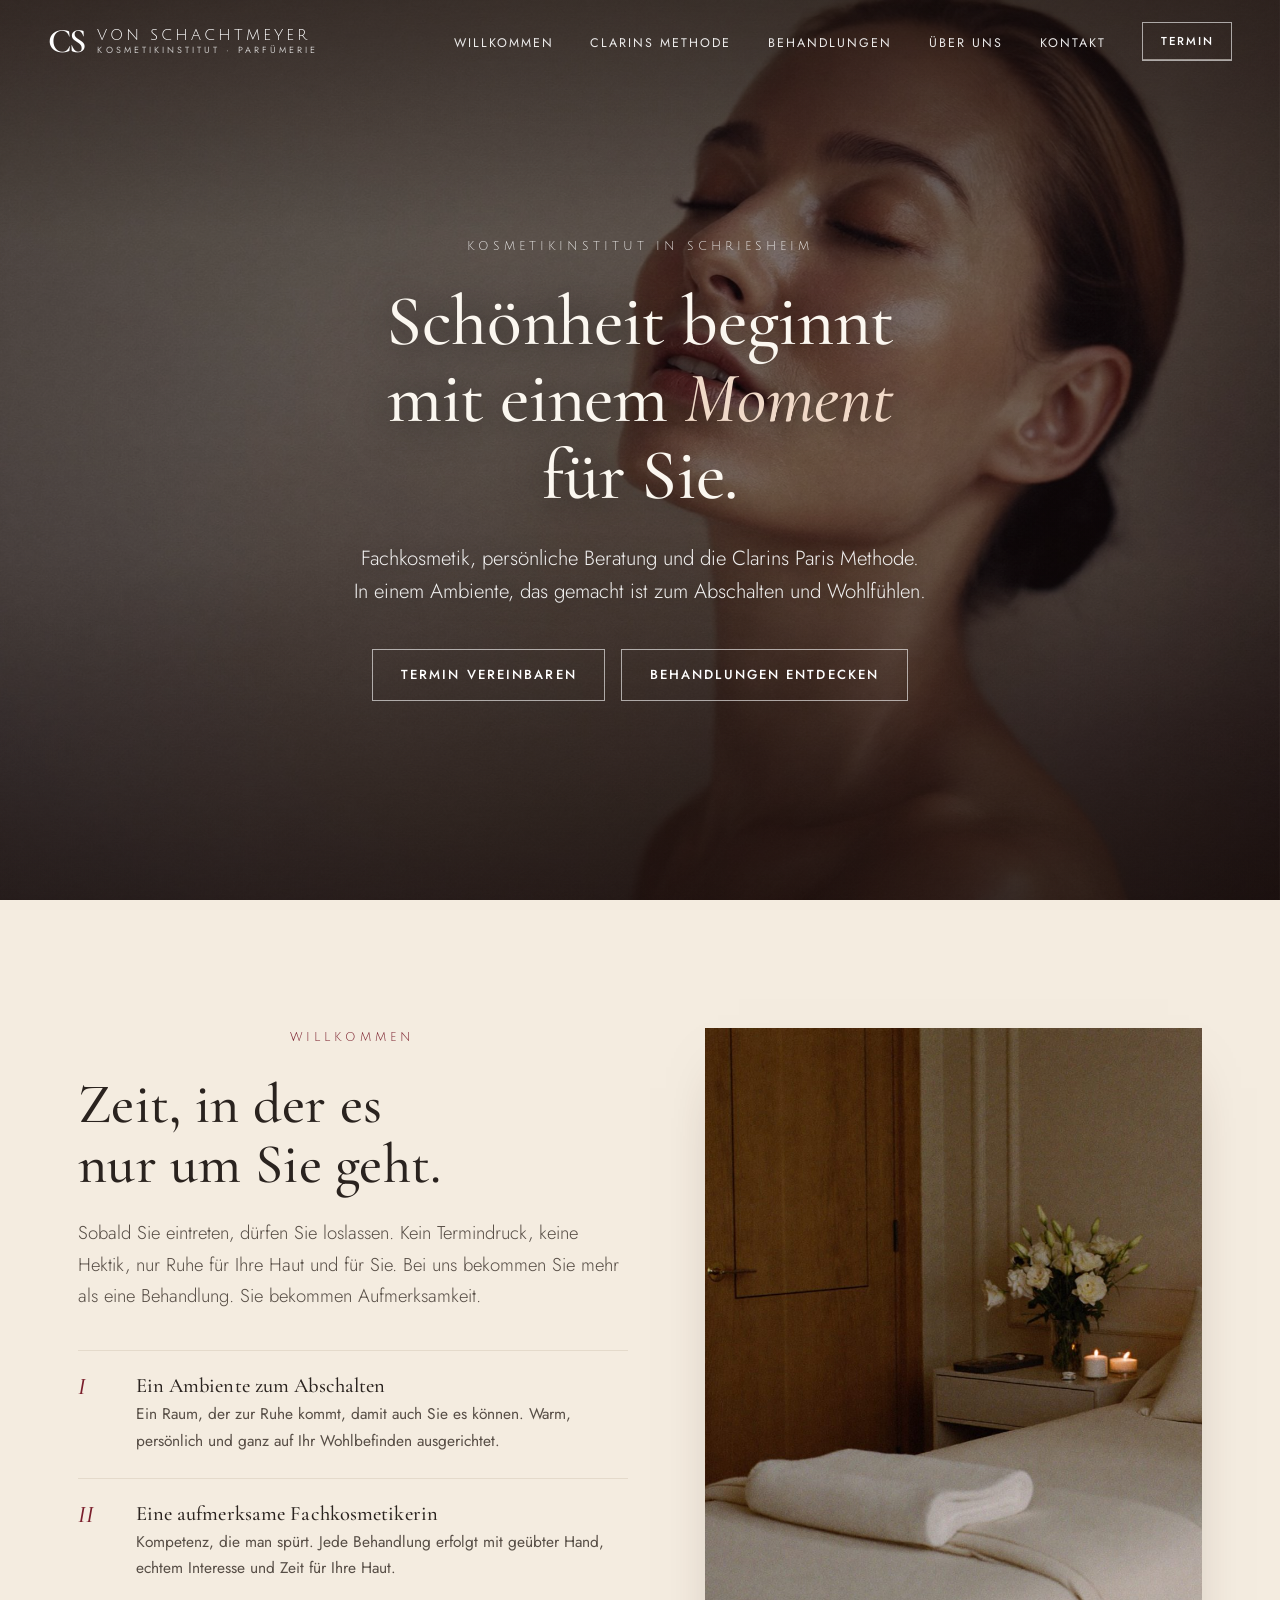
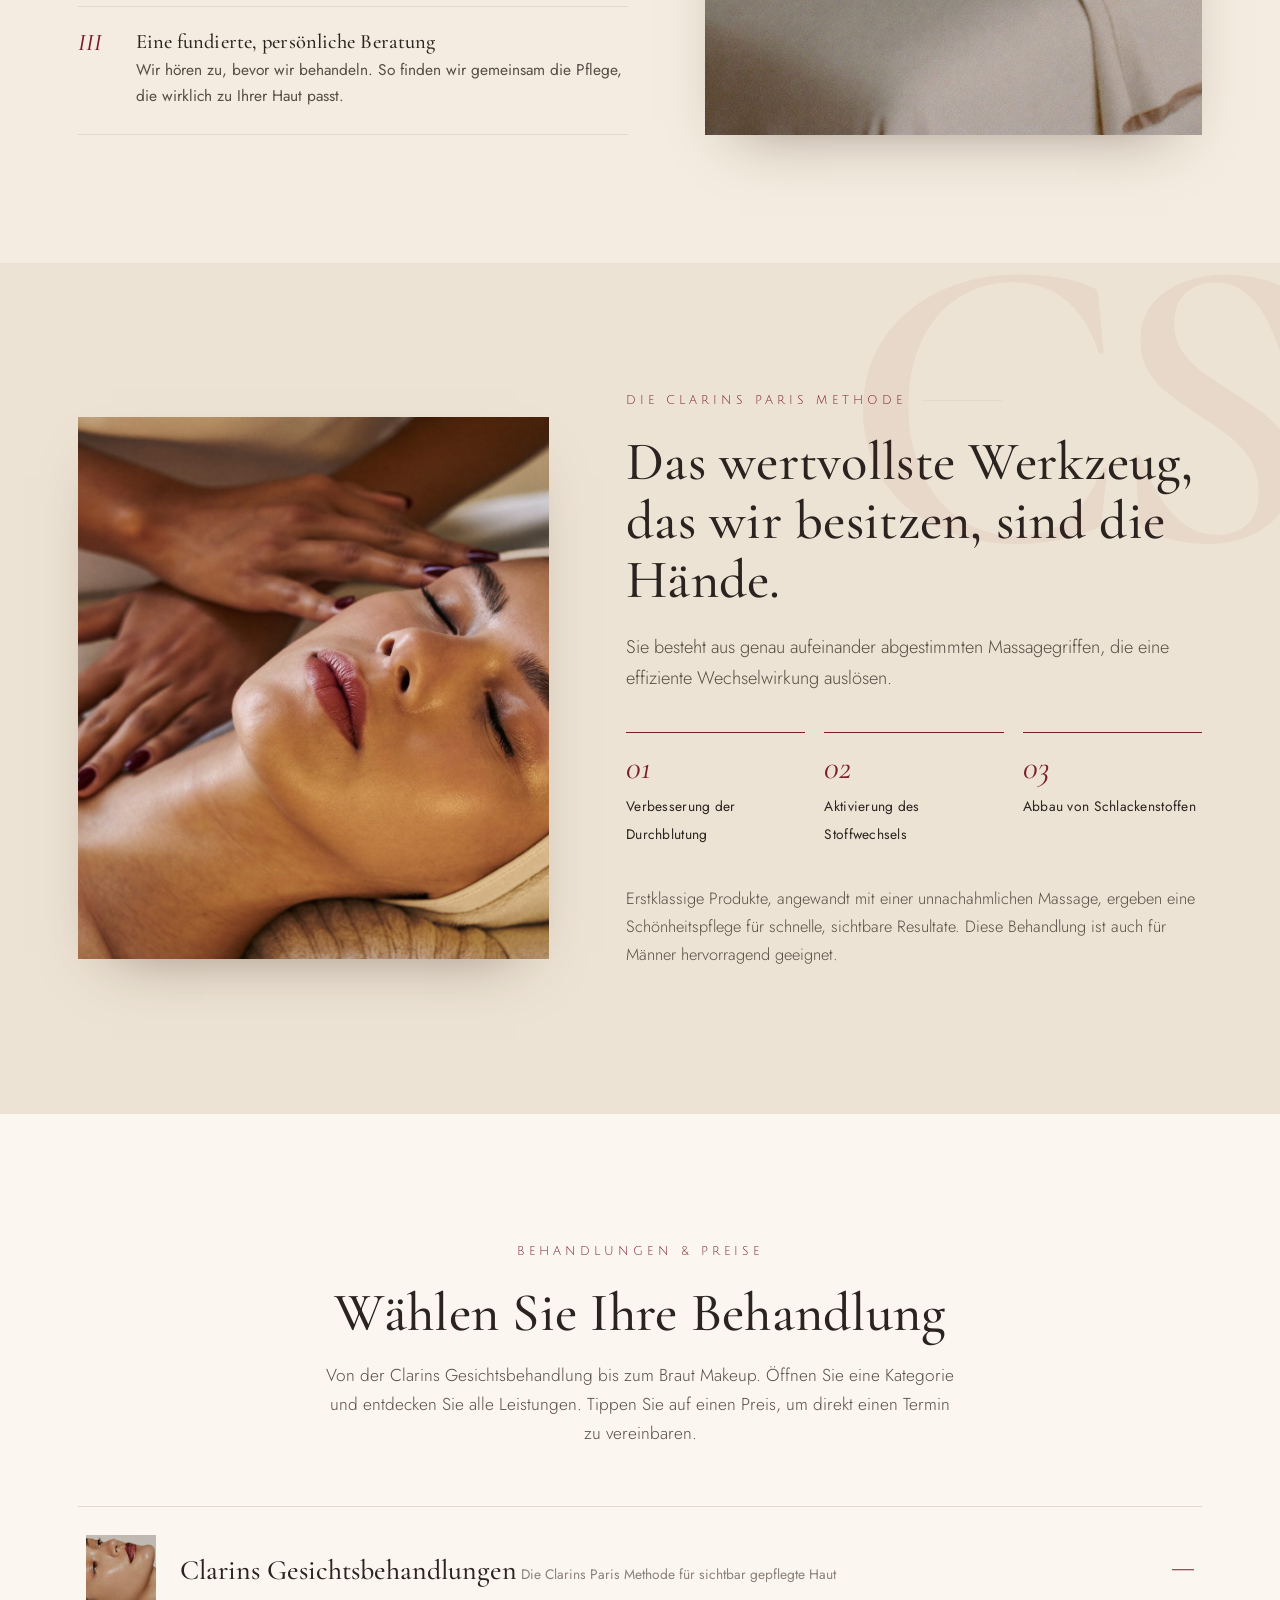
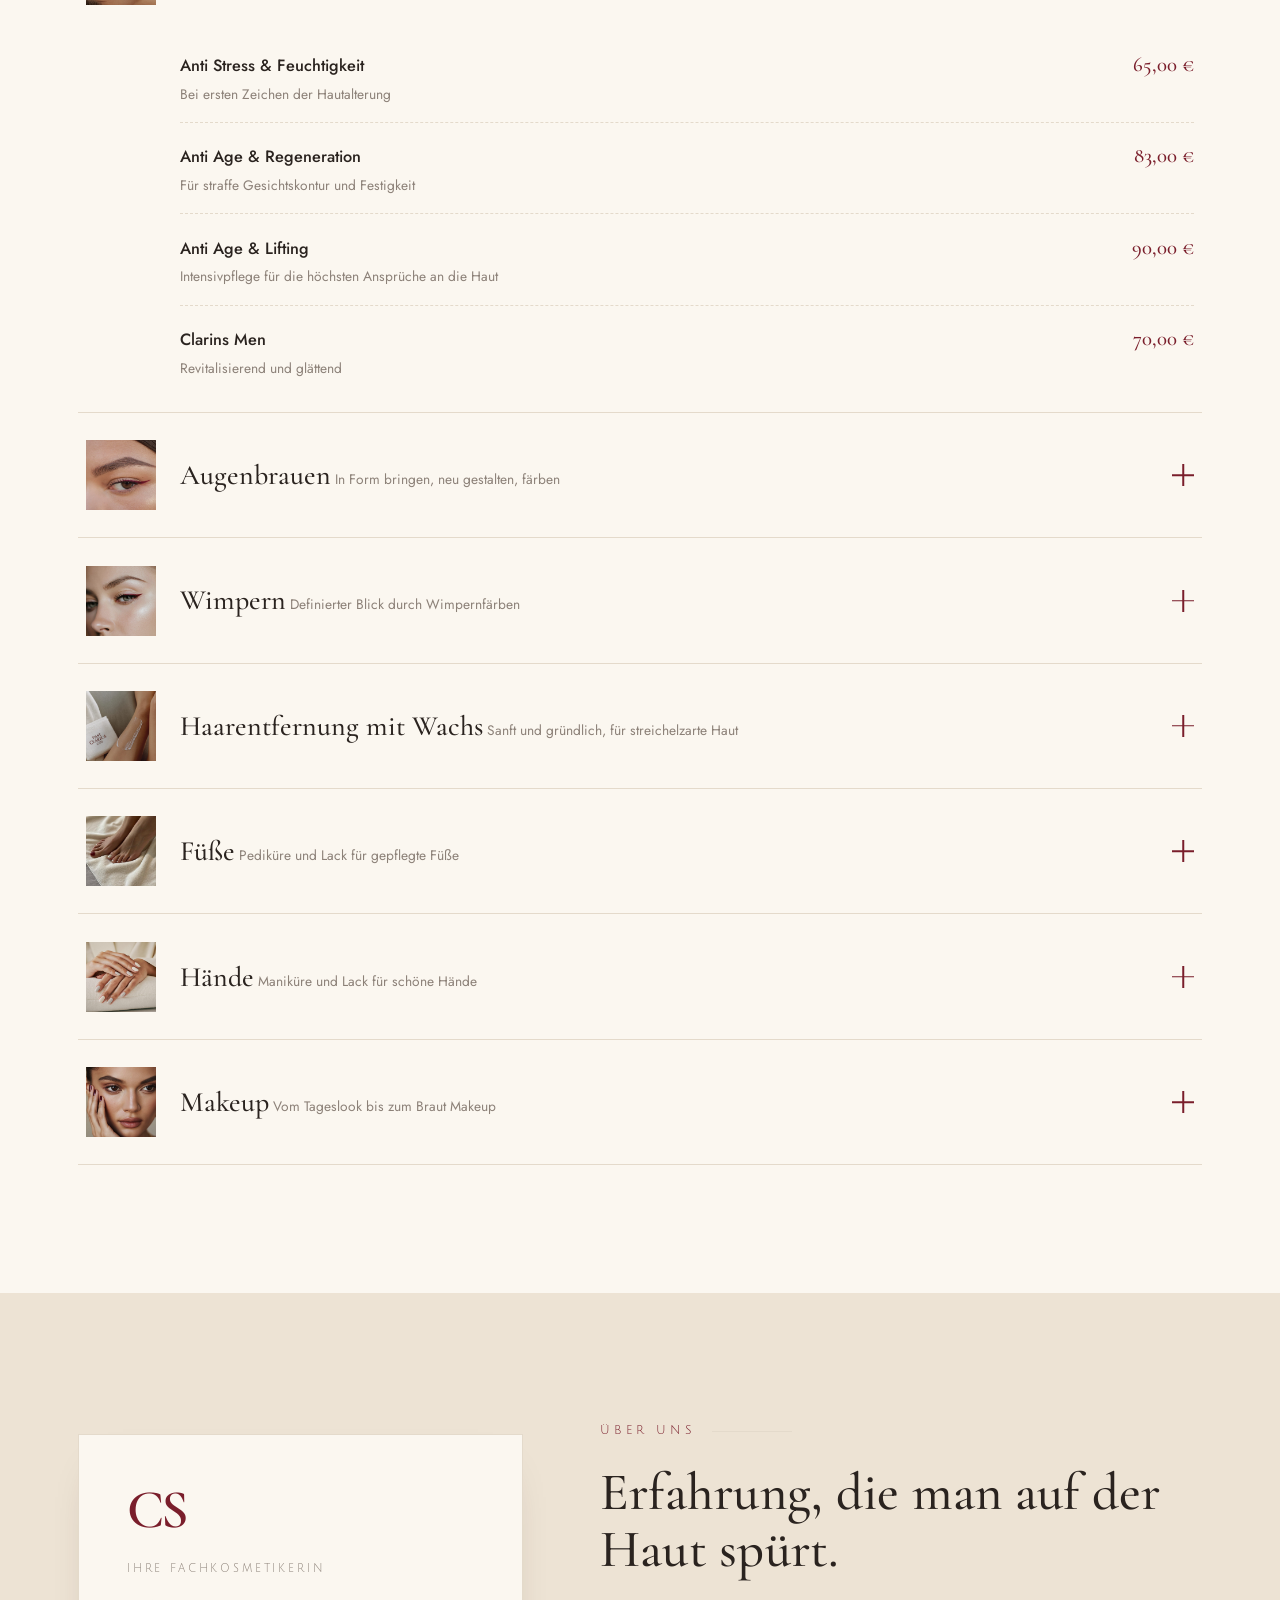
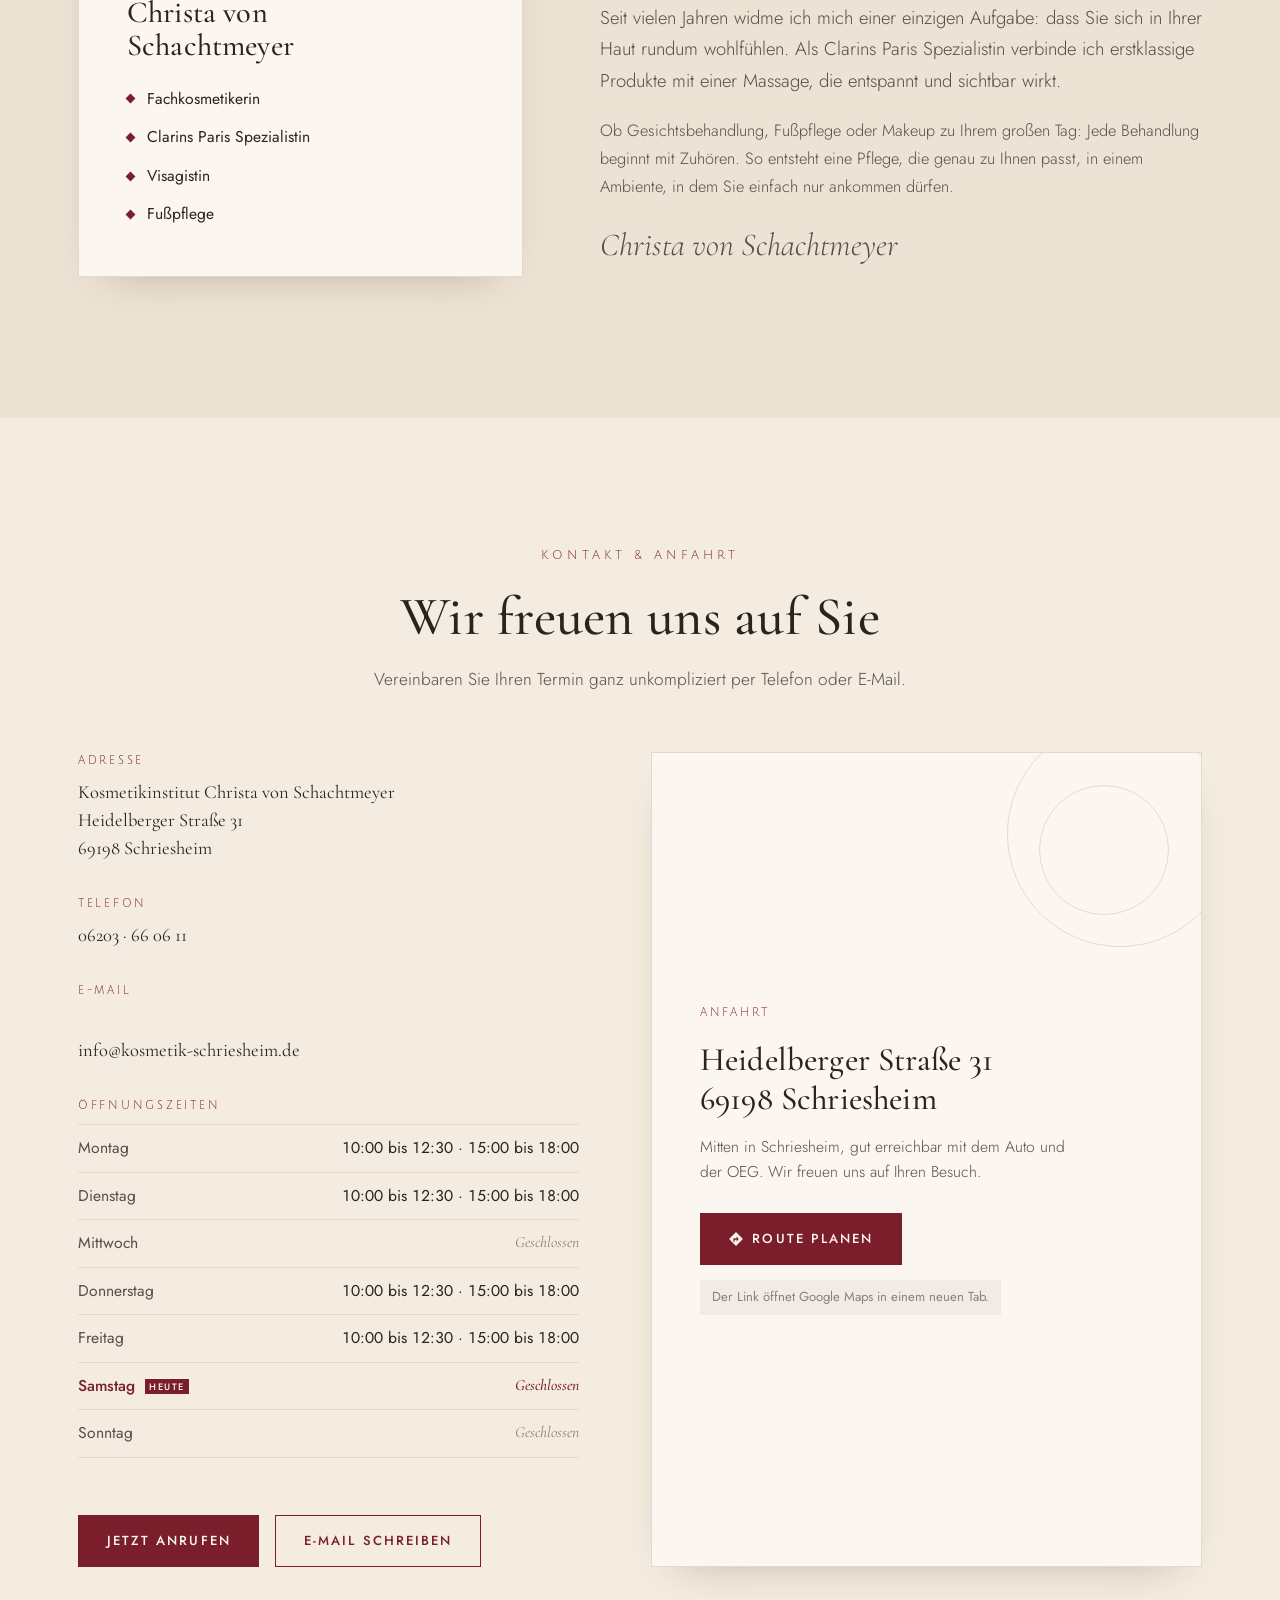
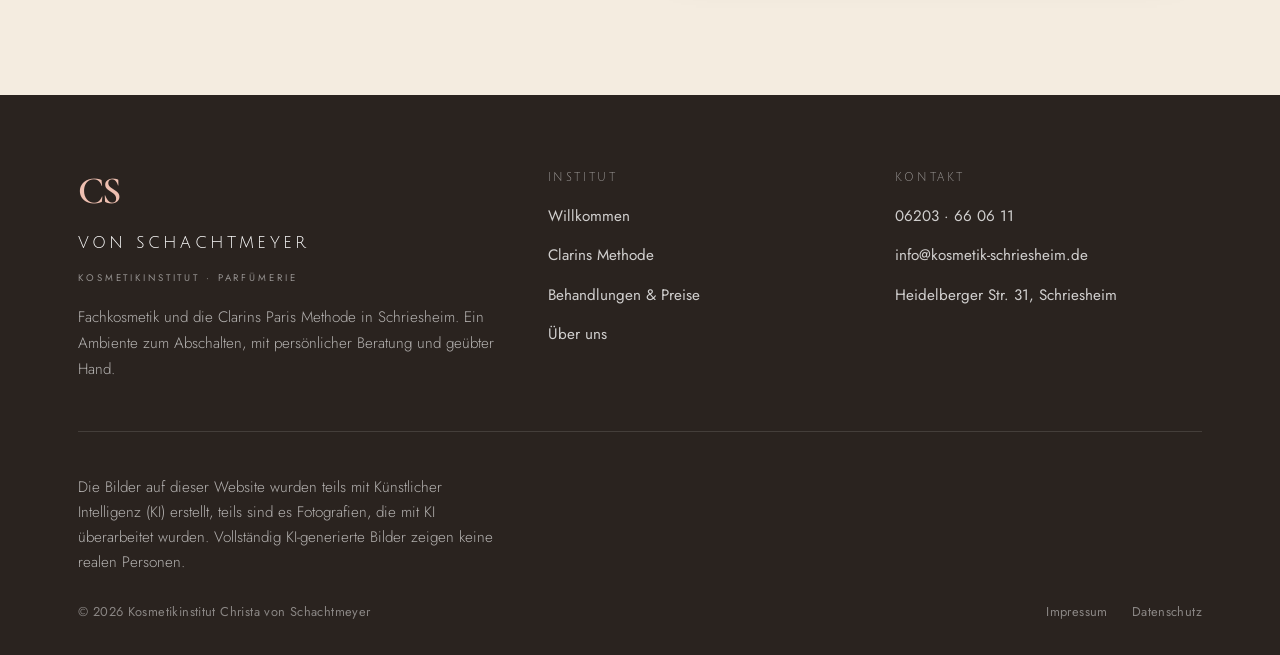
==== commit d44fc75f: "Mittwoch geschlossen (Oeffnungszeiten + Schema) Co-Authored-By: Claude Opus 4.6 <noreply@anthropic.c" ====
--- a/index.html
+++ b/index.html
@@ -29,8 +29,7 @@
   "address":{"@type":"PostalAddress","streetAddress":"Heidelberger Str. 31","postalCode":"69198","addressLocality":"Schriesheim","addressCountry":"DE"},
   "openingHoursSpecification":[
     {"@type":"OpeningHoursSpecification","dayOfWeek":["Monday","Tuesday","Thursday","Friday"],"opens":"10:00","closes":"12:30"},
-    {"@type":"OpeningHoursSpecification","dayOfWeek":["Monday","Tuesday","Thursday","Friday"],"opens":"15:00","closes":"18:00"},
-    {"@type":"OpeningHoursSpecification","dayOfWeek":"Wednesday","opens":"10:00","closes":"12:30"}
+    {"@type":"OpeningHoursSpecification","dayOfWeek":["Monday","Tuesday","Thursday","Friday"],"opens":"15:00","closes":"18:00"}
   ]
 }
 </script>
@@ -402,7 +401,7 @@
             <div class="hours" id="hours">
               <div class="hours-row" data-day="1"><span class="day">Montag</span><span class="time">10:00 bis 12:30 · 15:00 bis 18:00</span></div>
               <div class="hours-row" data-day="2"><span class="day">Dienstag</span><span class="time">10:00 bis 12:30 · 15:00 bis 18:00</span></div>
-              <div class="hours-row" data-day="3"><span class="day">Mittwoch</span><span class="time">10:00 bis 12:30</span></div>
+              <div class="hours-row" data-day="3"><span class="day">Mittwoch</span><span class="time closed">Geschlossen</span></div>
               <div class="hours-row" data-day="4"><span class="day">Donnerstag</span><span class="time">10:00 bis 12:30 · 15:00 bis 18:00</span></div>
               <div class="hours-row" data-day="5"><span class="day">Freitag</span><span class="time">10:00 bis 12:30 · 15:00 bis 18:00</span></div>
               <div class="hours-row" data-day="6"><span class="day">Samstag</span><span class="time closed">Geschlossen</span></div>
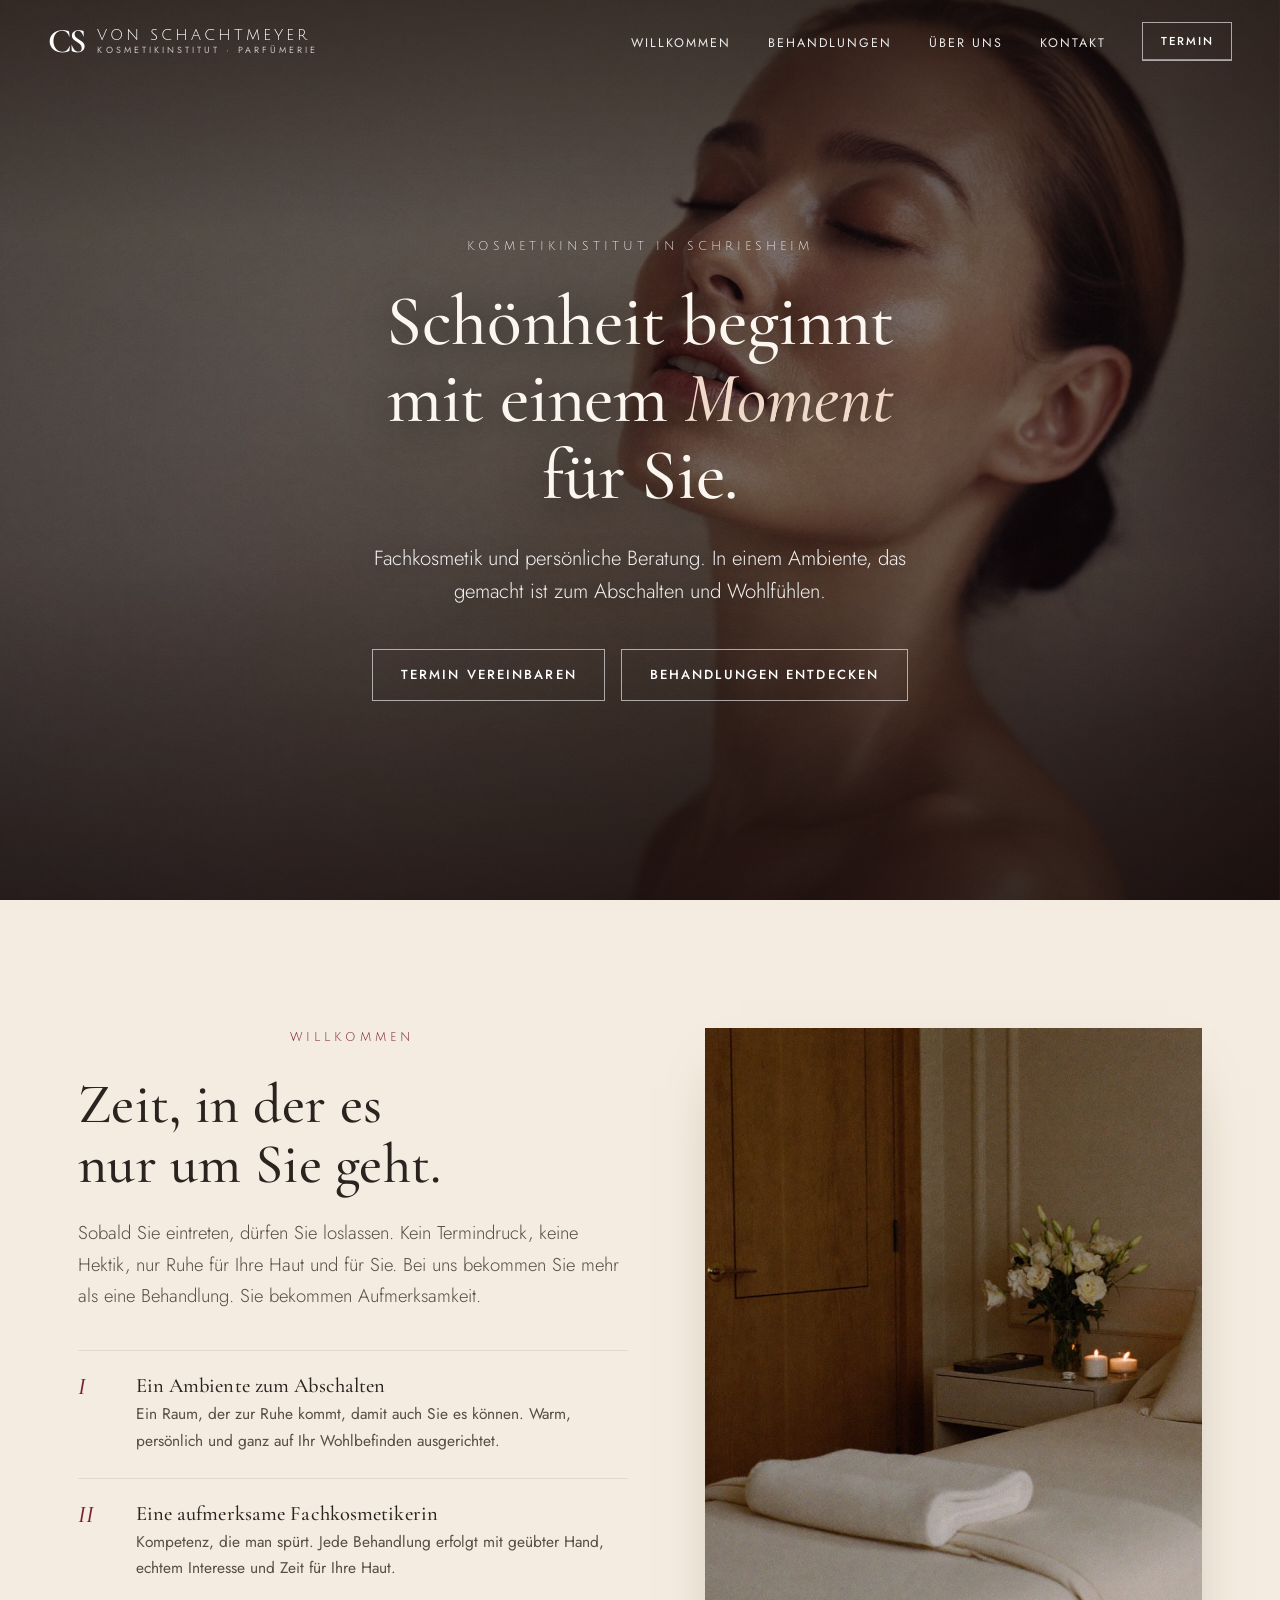
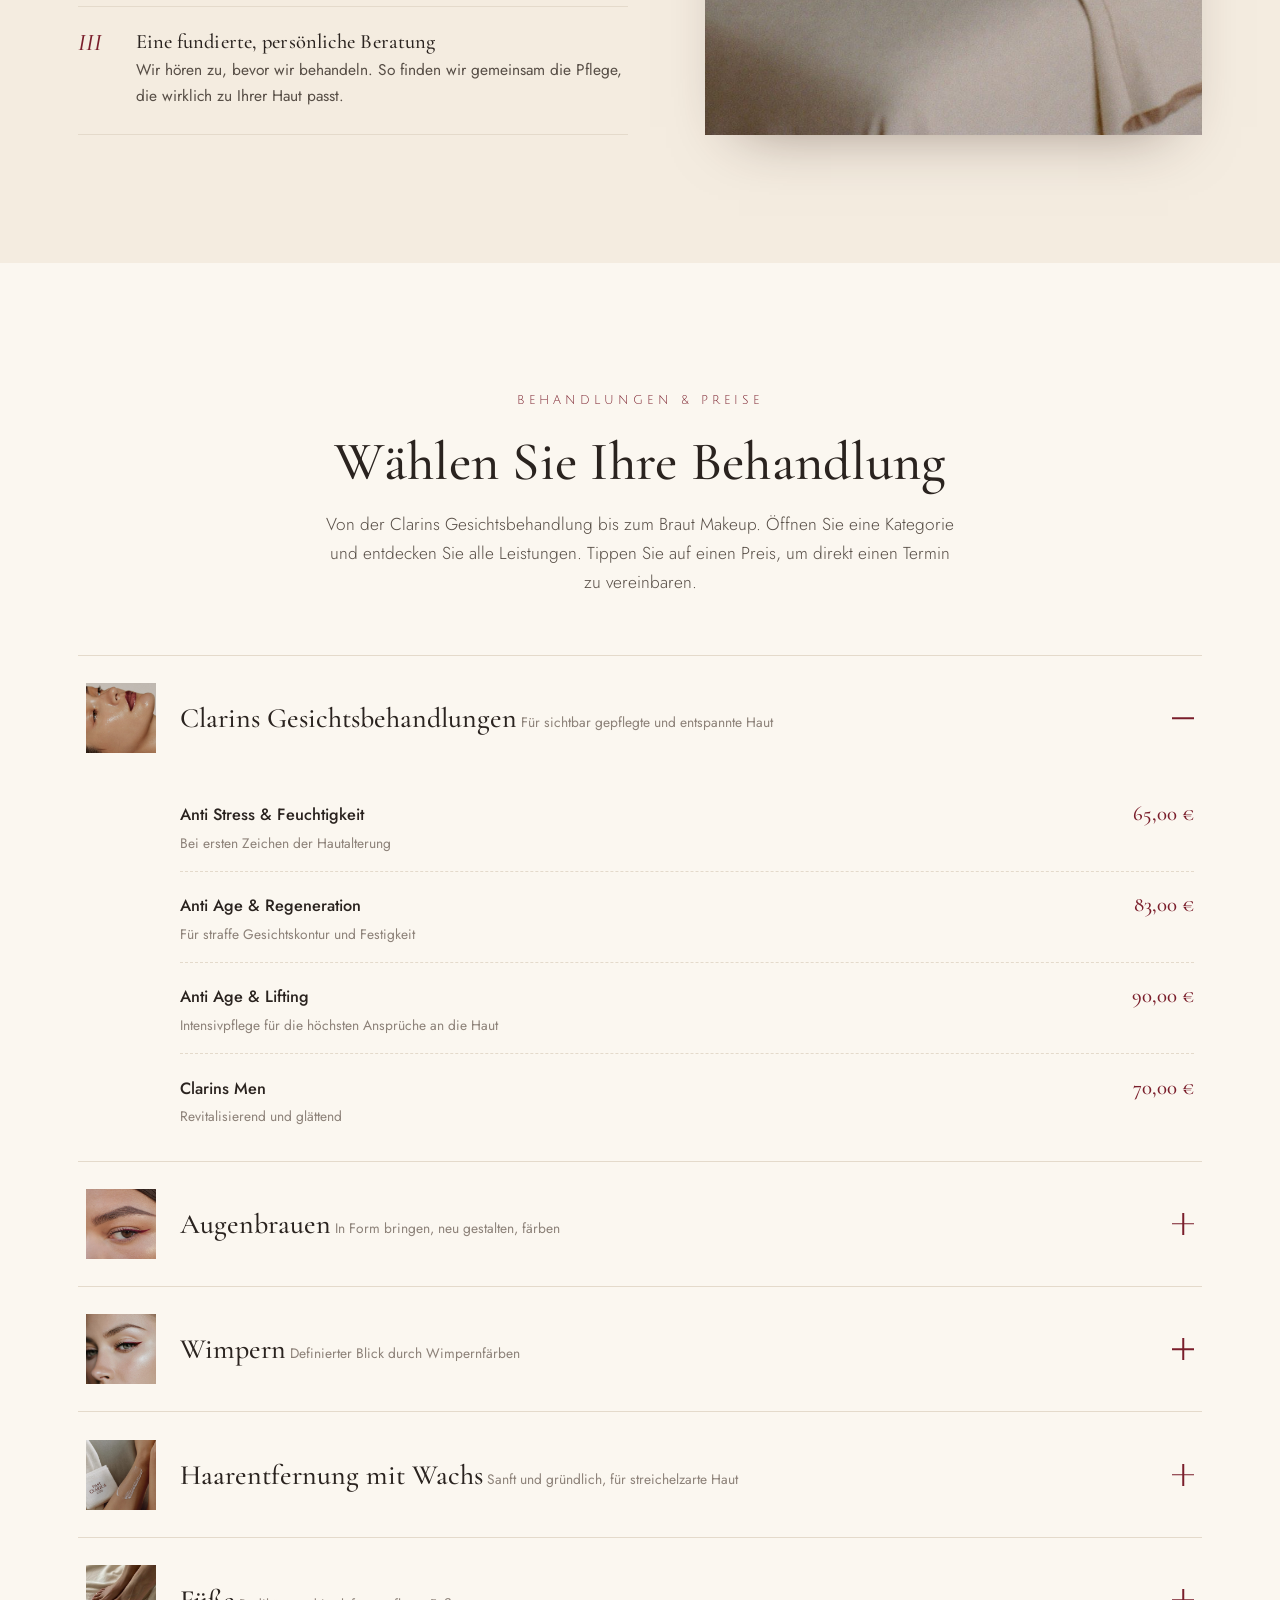
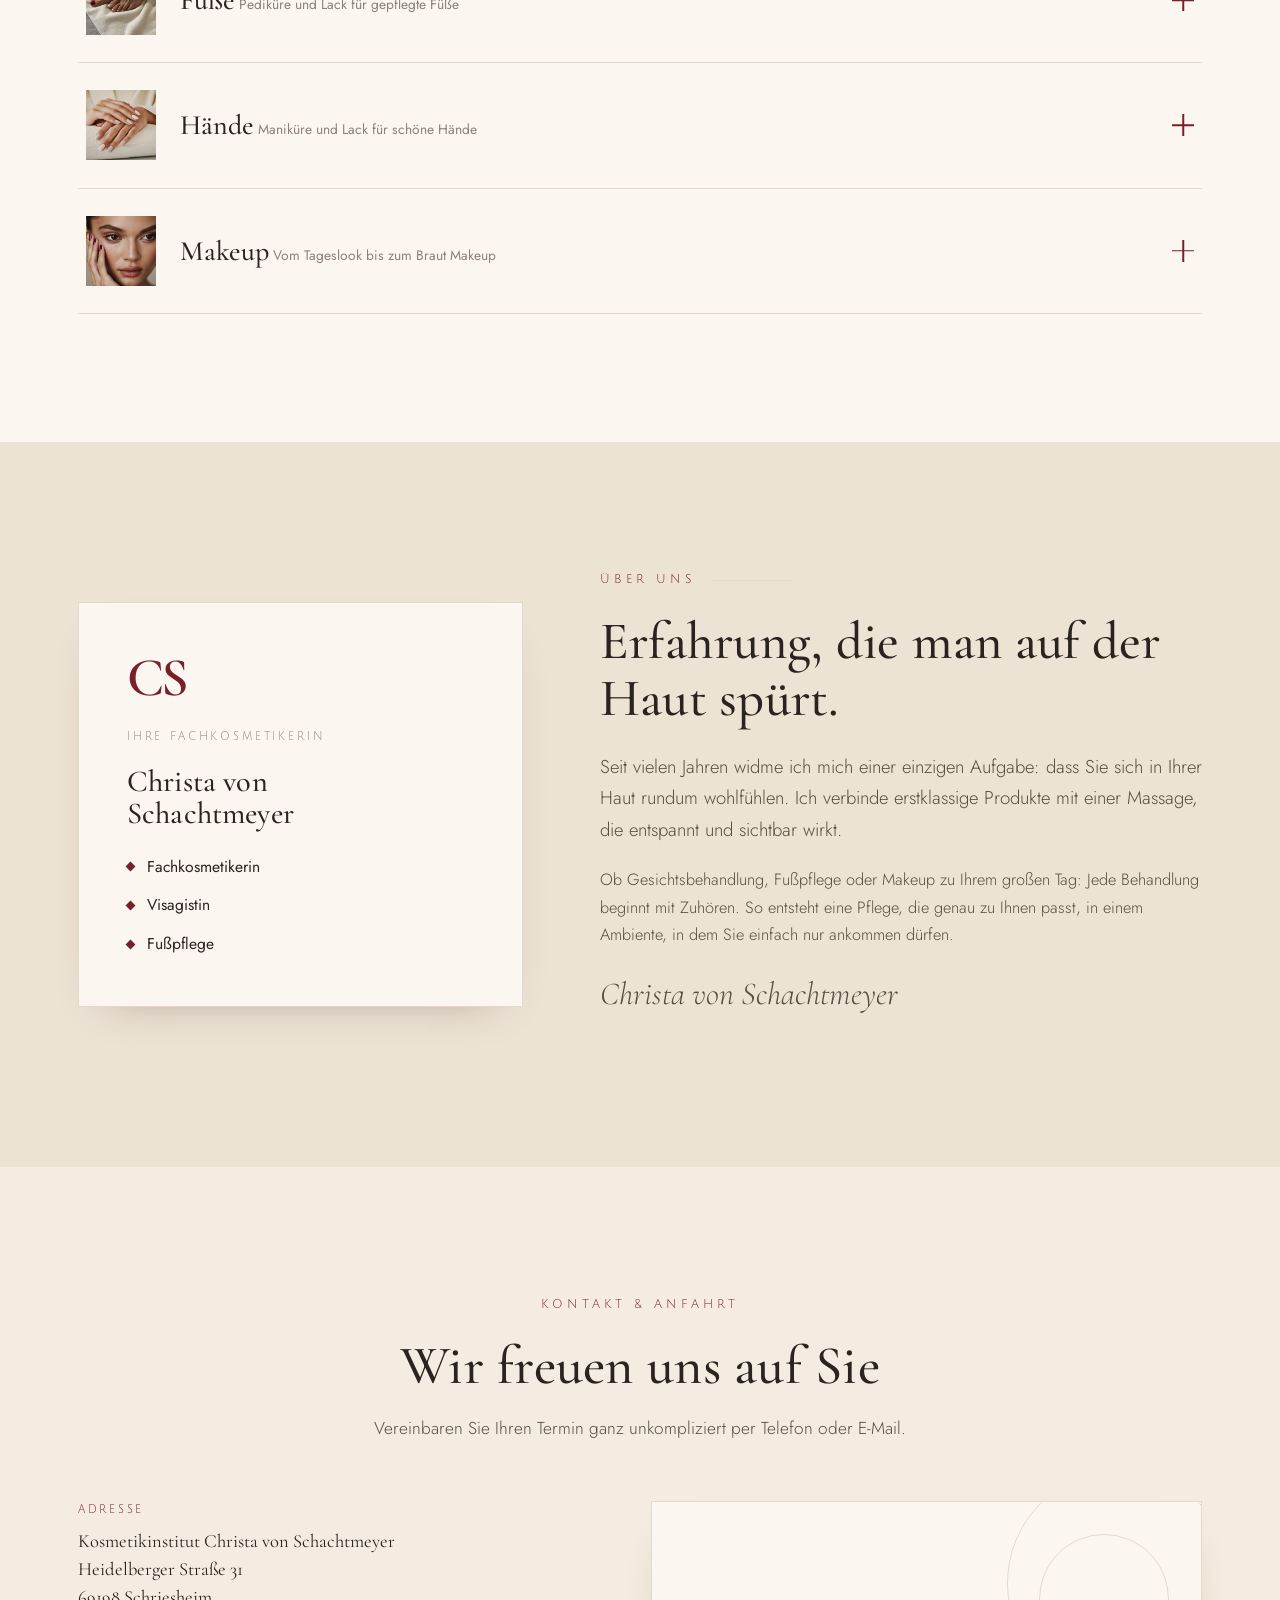
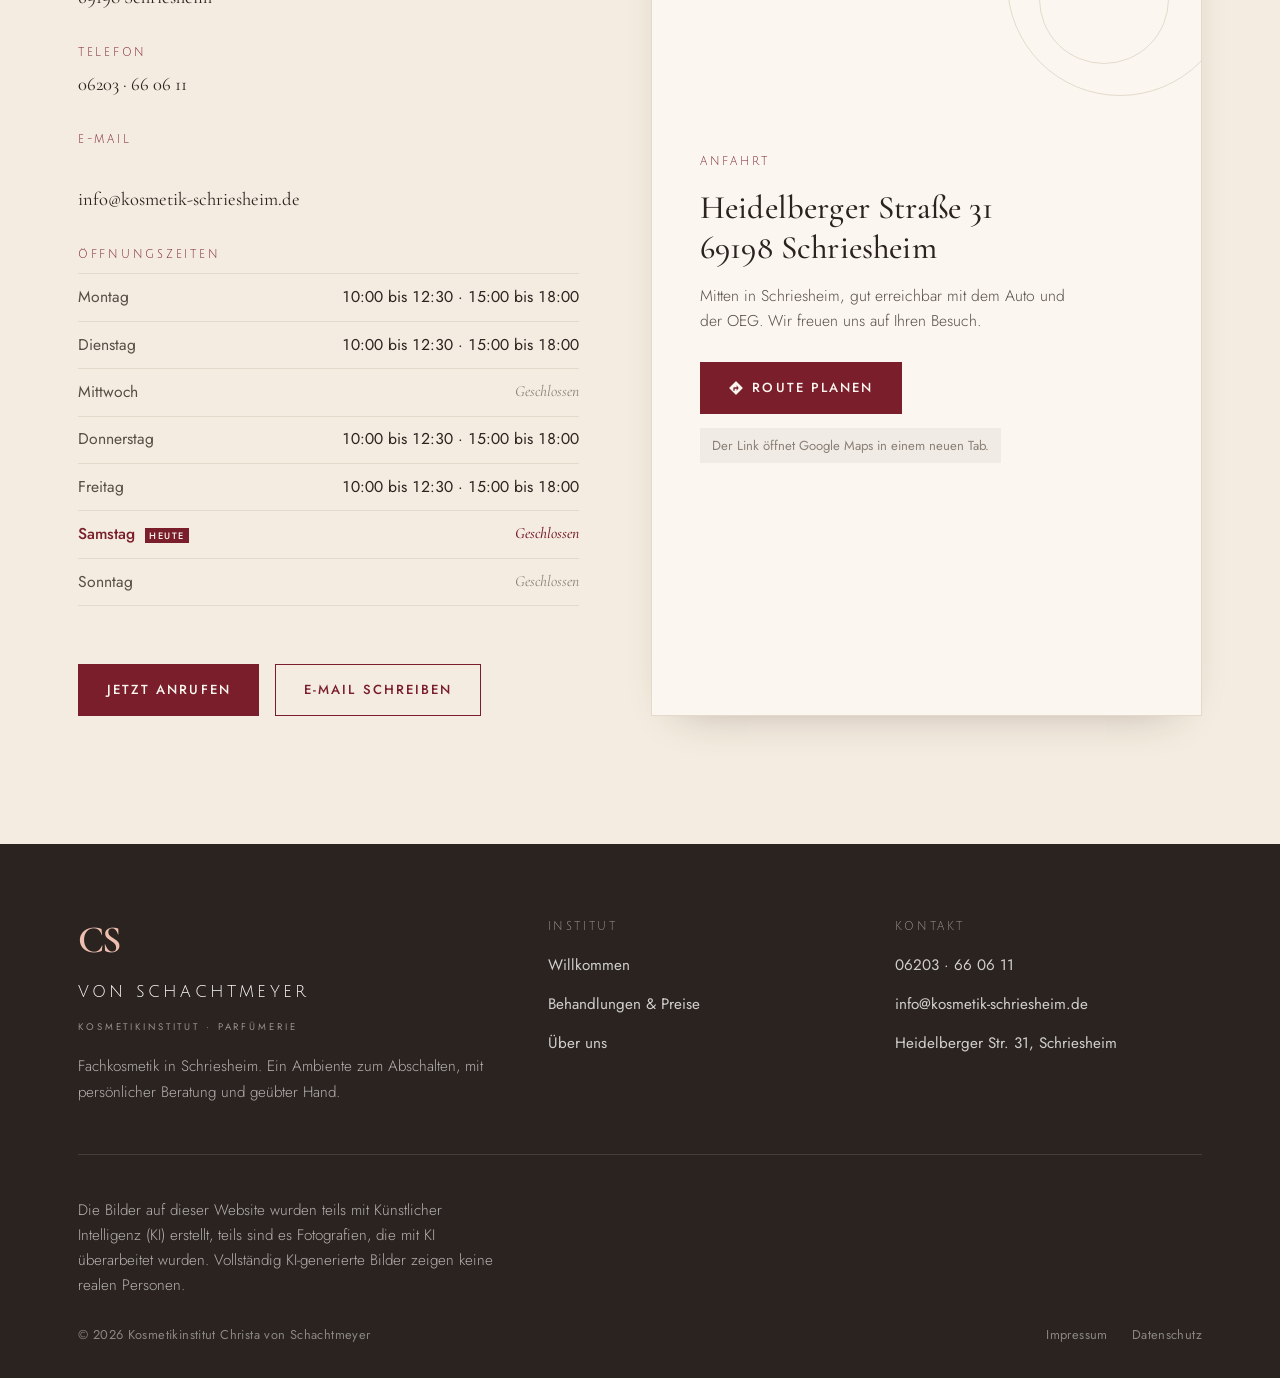
==== commit 46c70a70: "Clarins Paris Methode entfernt (Sektion, Menue, Texte, Meta) Marke Clarins bleibt bei Gesichtsbehand" ====
--- a/index.html
+++ b/index.html
@@ -4,11 +4,11 @@
 <meta charset="utf-8">
 <meta name="viewport" content="width=device-width, initial-scale=1, viewport-fit=cover">
 <title>Kosmetikinstitut Christa von Schachtmeyer · Schriesheim</title>
-<meta name="description" content="Kosmetikinstitut Christa von Schachtmeyer in Schriesheim. Fachkosmetik, persönliche Beratung und die Clarins Paris Methode. Gesichtsbehandlungen, Wimpern, Augenbrauen, Maniküre, Pediküre und Makeup. Termine unter 06203 660611.">
+<meta name="description" content="Kosmetikinstitut Christa von Schachtmeyer in Schriesheim. Fachkosmetik und persönliche Beratung. Gesichtsbehandlungen, Wimpern, Augenbrauen, Maniküre, Pediküre und Makeup. Termine unter 06203 660611.">
 <meta name="theme-color" content="#7A1E2B">
 <meta property="og:type" content="business.business">
 <meta property="og:title" content="Kosmetikinstitut Christa von Schachtmeyer · Schriesheim">
-<meta property="og:description" content="Fachkosmetik und die Clarins Paris Methode in Schriesheim. Ein Ambiente zum Abschalten und Wohlfühlen.">
+<meta property="og:description" content="Fachkosmetik und persönliche Beratung in Schriesheim. Ein Ambiente zum Abschalten und Wohlfühlen.">
 <meta property="og:image" content="images/hero.jpg">
 <meta property="og:locale" content="de_DE">
 <script>var _q=location.search;if(_q.indexOf('shot')>-1)document.documentElement.classList.add('shot');if(_q.indexOf('hover')>-1)document.documentElement.classList.add('hovertest');</script>
@@ -21,7 +21,7 @@
   "@context":"https://schema.org",
   "@type":"BeautySalon",
   "name":"Kosmetikinstitut Christa von Schachtmeyer",
-  "description":"Fachkosmetik und die Clarins Paris Methode in Schriesheim.",
+  "description":"Fachkosmetik und persönliche Beratung in Schriesheim.",
   "image":"images/hero.jpg",
   "telephone":"+49 6203 660611",
   "email":"info@kosmetik-schriesheim.de",
@@ -51,7 +51,6 @@
   <nav>
     <ul class="nav-links" id="navLinks">
       <li><a href="#institut">Willkommen</a></li>
-      <li><a href="#methode">Clarins Methode</a></li>
       <li><a href="#behandlungen">Behandlungen</a></li>
       <li><a href="#christa">Über uns</a></li>
       <li><a href="#kontakt">Kontakt</a></li>
@@ -72,7 +71,7 @@
       <div class="hero-content">
         <span class="kicker light" data-stagger style="--i:1">Kosmetikinstitut in Schriesheim</span>
         <h1 data-stagger style="--i:2">Schönheit beginnt<br>mit einem <em>Moment</em><br>für Sie.</h1>
-        <p class="hero-sub" data-stagger style="--i:3">Fachkosmetik, persönliche Beratung und die Clarins Paris Methode. In einem Ambiente, das gemacht ist zum Abschalten und Wohlfühlen.</p>
+        <p class="hero-sub" data-stagger style="--i:3">Fachkosmetik und persönliche Beratung. In einem Ambiente, das gemacht ist zum Abschalten und Wohlfühlen.</p>
         <div class="hero-actions" data-stagger style="--i:4">
           <a class="btn light" href="tel:+496203660611">Termin vereinbaren</a>
           <a class="btn light" href="#behandlungen">Behandlungen entdecken</a>
@@ -122,30 +121,6 @@
     </div>
   </section>
 
-  <!-- ============================ Clarins Paris Methode ============================ -->
-  <section class="section methode" id="methode">
-    <div class="wrap">
-      <div class="methode-grid">
-        <div class="methode-visual reveal">
-          <div class="reveal-img">
-            <img src="images/methode.jpg" alt="Kosmetikerin führt eine sanfte Gesichtsmassage nach der Clarins Paris Methode durch" width="1920" height="1280">
-          </div>
-        </div>
-        <div class="methode-copy reveal d1">
-          <div class="eyebrow-line"><span class="kicker">Die Clarins Paris Methode</span></div>
-          <h2>Das wertvollste Werkzeug, das wir besitzen, sind die Hände.</h2>
-          <p class="methode-lead">Sie besteht aus genau aufeinander abgestimmten Massagegriffen, die eine effiziente Wechselwirkung auslösen.</p>
-          <div class="methode-pillars">
-            <div class="pillar"><span class="n">01</span><span class="l">Verbesserung der Durchblutung</span></div>
-            <div class="pillar"><span class="n">02</span><span class="l">Aktivierung des Stoffwechsels</span></div>
-            <div class="pillar"><span class="n">03</span><span class="l">Abbau von Schlackenstoffen</span></div>
-          </div>
-          <p>Erstklassige Produkte, angewandt mit einer unnachahmlichen Massage, ergeben eine Schönheitspflege für schnelle, sichtbare Resultate. Diese Behandlung ist auch für Männer hervorragend geeignet.</p>
-        </div>
-      </div>
-    </div>
-  </section>
-
   <!-- ============================ Behandlungen & Preise ============================ -->
   <section class="section preise" id="behandlungen">
     <div class="wrap">
@@ -163,7 +138,7 @@
             <span class="acc-thumb"><img src="images/gesicht.jpg" alt="Strahlende Haut nach einer Clarins Gesichtsbehandlung" width="600" height="450" loading="lazy"></span>
             <span class="acc-titles">
               <span class="acc-cat">Clarins Gesichtsbehandlungen</span>
-              <span class="acc-desc">Die Clarins Paris Methode für sichtbar gepflegte Haut</span>
+              <span class="acc-desc">Für sichtbar gepflegte und entspannte Haut</span>
             </span>
             <span class="acc-icon" aria-hidden="true"></span>
           </button>
@@ -358,7 +333,6 @@
           <h3 style="font-size:1.9rem;color:var(--ink);font-weight:500;">Christa von<br>Schachtmeyer</h3>
           <ul class="christa-quals">
             <li>Fachkosmetikerin</li>
-            <li>Clarins Paris Spezialistin</li>
             <li>Visagistin</li>
             <li>Fußpflege</li>
           </ul>
@@ -366,7 +340,7 @@
         <div class="christa-copy reveal d1">
           <div class="eyebrow-line"><span class="kicker">Über uns</span></div>
           <h2>Erfahrung, die man auf der Haut spürt.</h2>
-          <p class="lead">Seit vielen Jahren widme ich mich einer einzigen Aufgabe: dass Sie sich in Ihrer Haut rundum wohlfühlen. Als Clarins Paris Spezialistin verbinde ich erstklassige Produkte mit einer Massage, die entspannt und sichtbar wirkt.</p>
+          <p class="lead">Seit vielen Jahren widme ich mich einer einzigen Aufgabe: dass Sie sich in Ihrer Haut rundum wohlfühlen. Ich verbinde erstklassige Produkte mit einer Massage, die entspannt und sichtbar wirkt.</p>
           <p>Ob Gesichtsbehandlung, Fußpflege oder Makeup zu Ihrem großen Tag: Jede Behandlung beginnt mit Zuhören. So entsteht eine Pflege, die genau zu Ihnen passt, in einem Ambiente, in dem Sie einfach nur ankommen dürfen.</p>
           <p class="christa-sign">Christa von Schachtmeyer</p>
         </div>
@@ -437,13 +411,12 @@
         <span class="logo-mark">CS</span>
         <span class="footer-brand">von Schachtmeyer</span>
         <span class="footer-brand-sub">Kosmetikinstitut · Parfümerie</span>
-        <p>Fachkosmetik und die Clarins Paris Methode in Schriesheim. Ein Ambiente zum Abschalten, mit persönlicher Beratung und geübter Hand.</p>
+        <p>Fachkosmetik in Schriesheim. Ein Ambiente zum Abschalten, mit persönlicher Beratung und geübter Hand.</p>
       </div>
       <div>
         <h4>Institut</h4>
         <ul>
           <li><a href="#institut">Willkommen</a></li>
-          <li><a href="#methode">Clarins Methode</a></li>
           <li><a href="#behandlungen">Behandlungen &amp; Preise</a></li>
           <li><a href="#christa">Über uns</a></li>
         </ul>
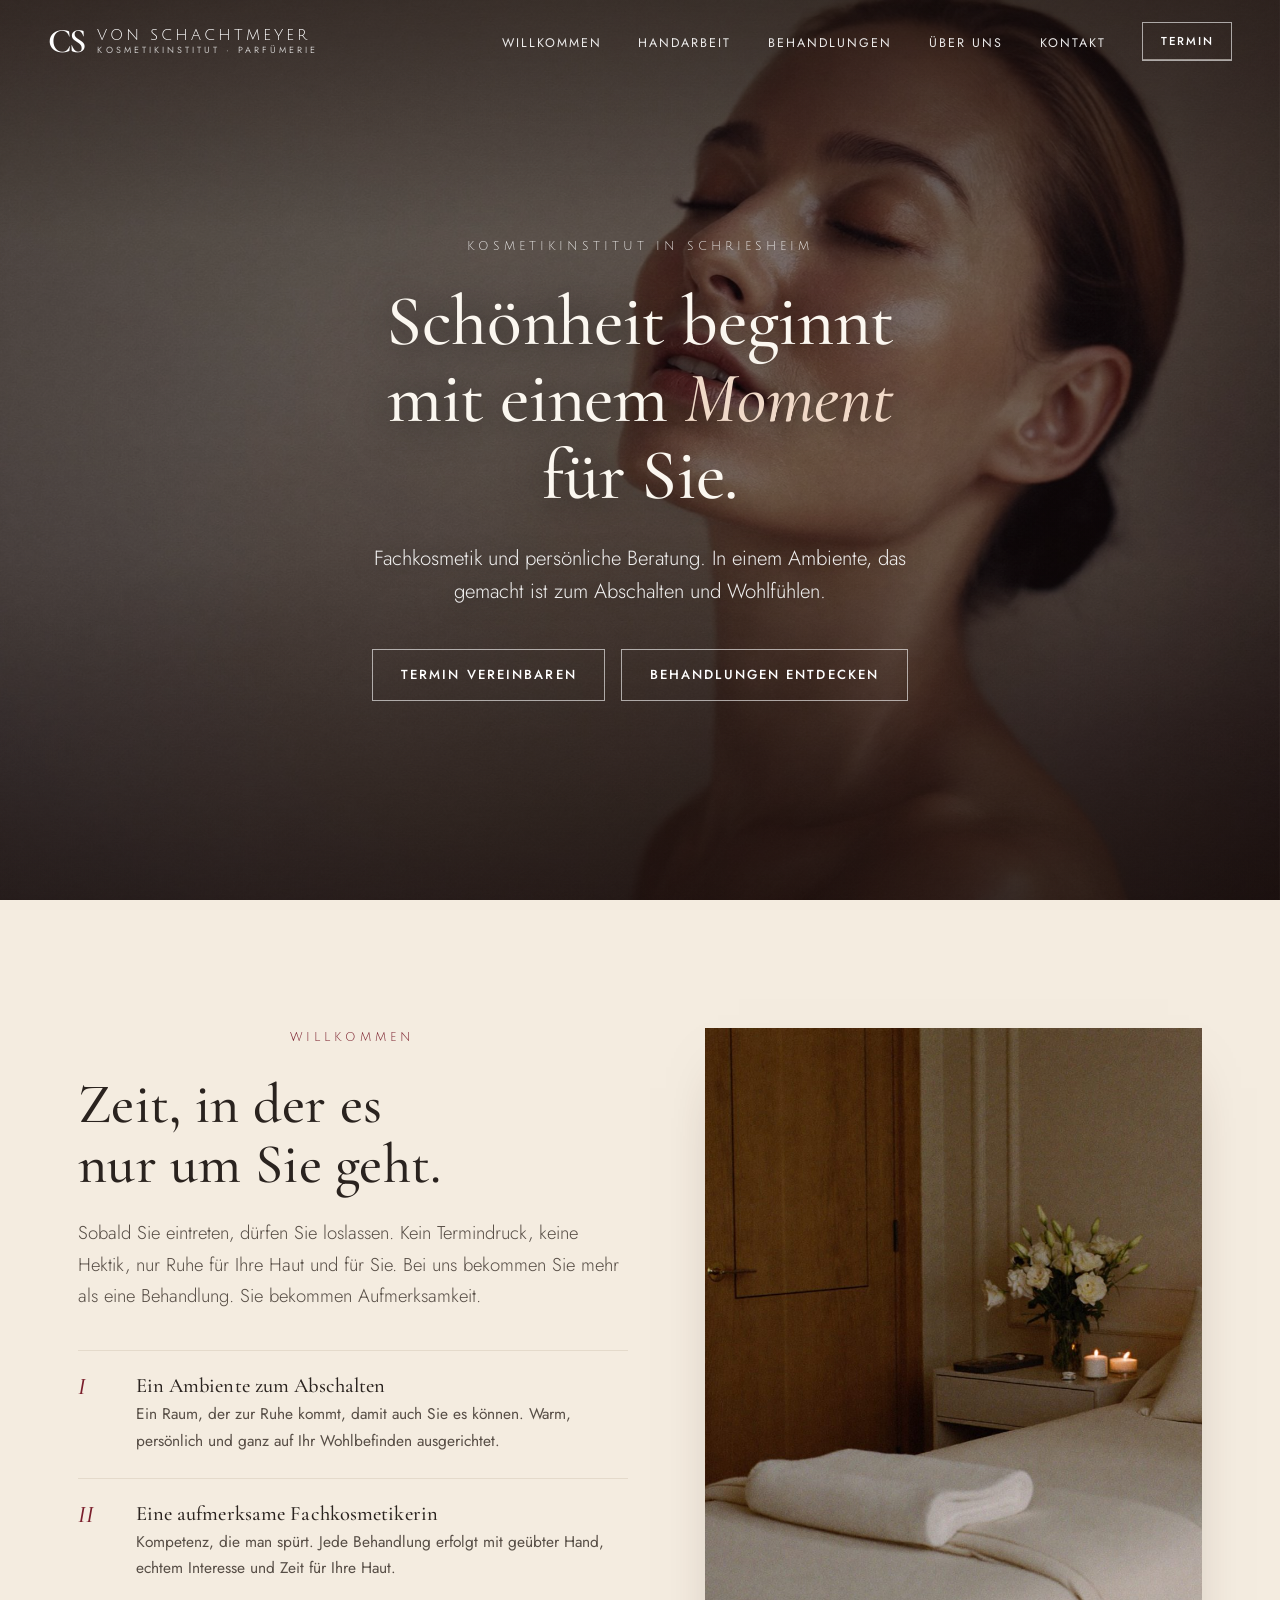
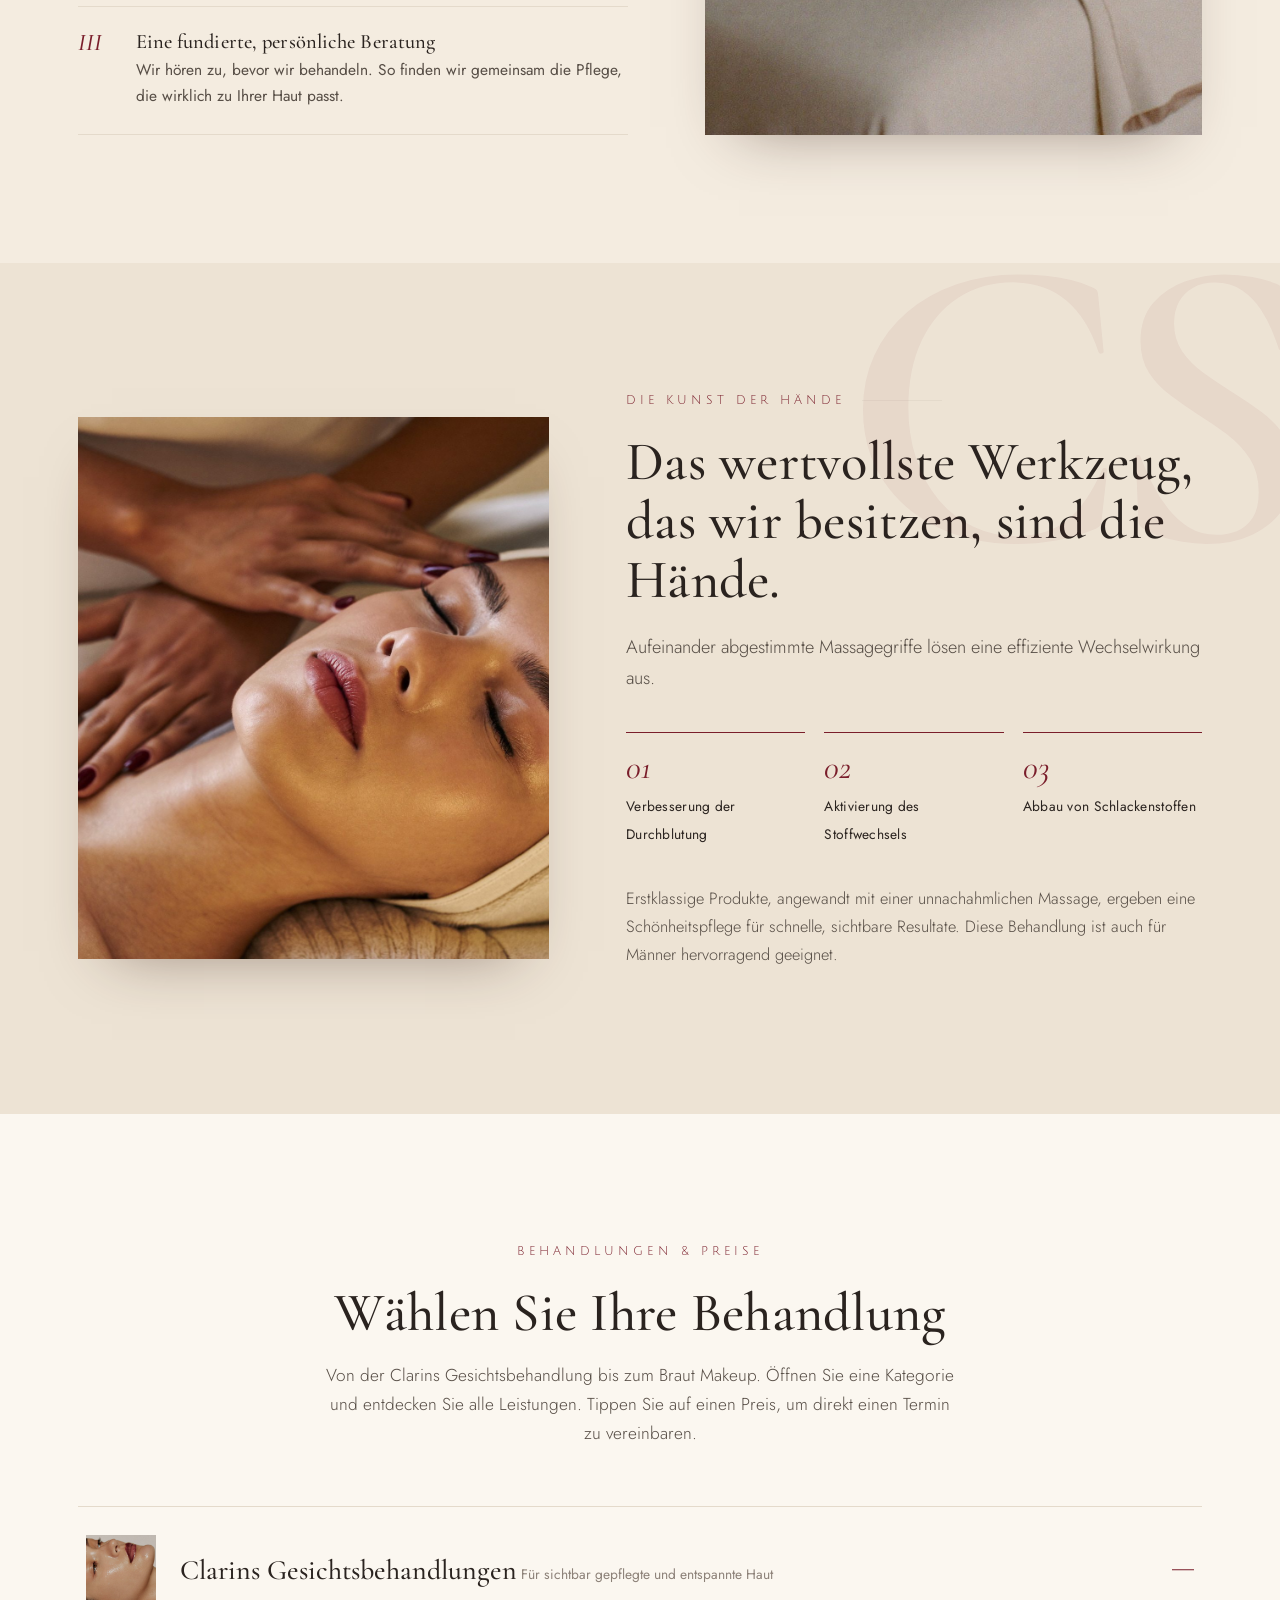
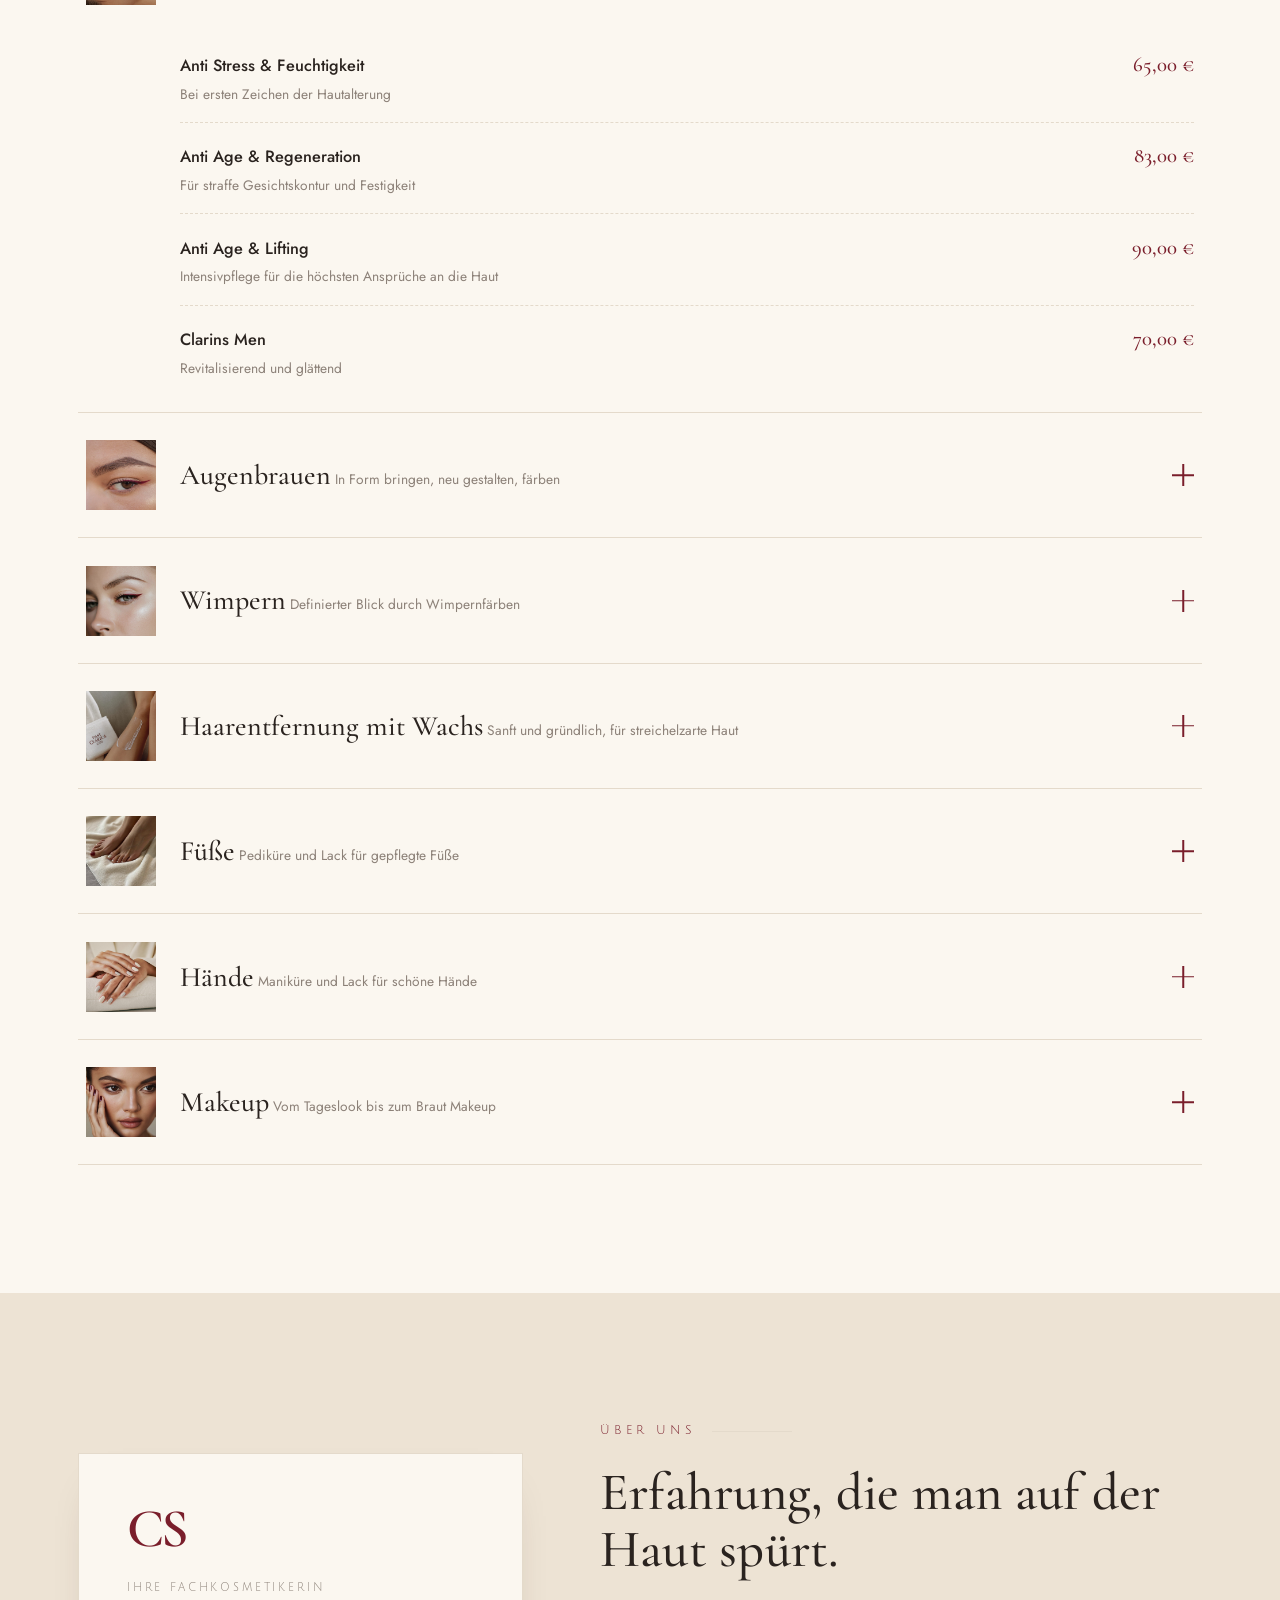
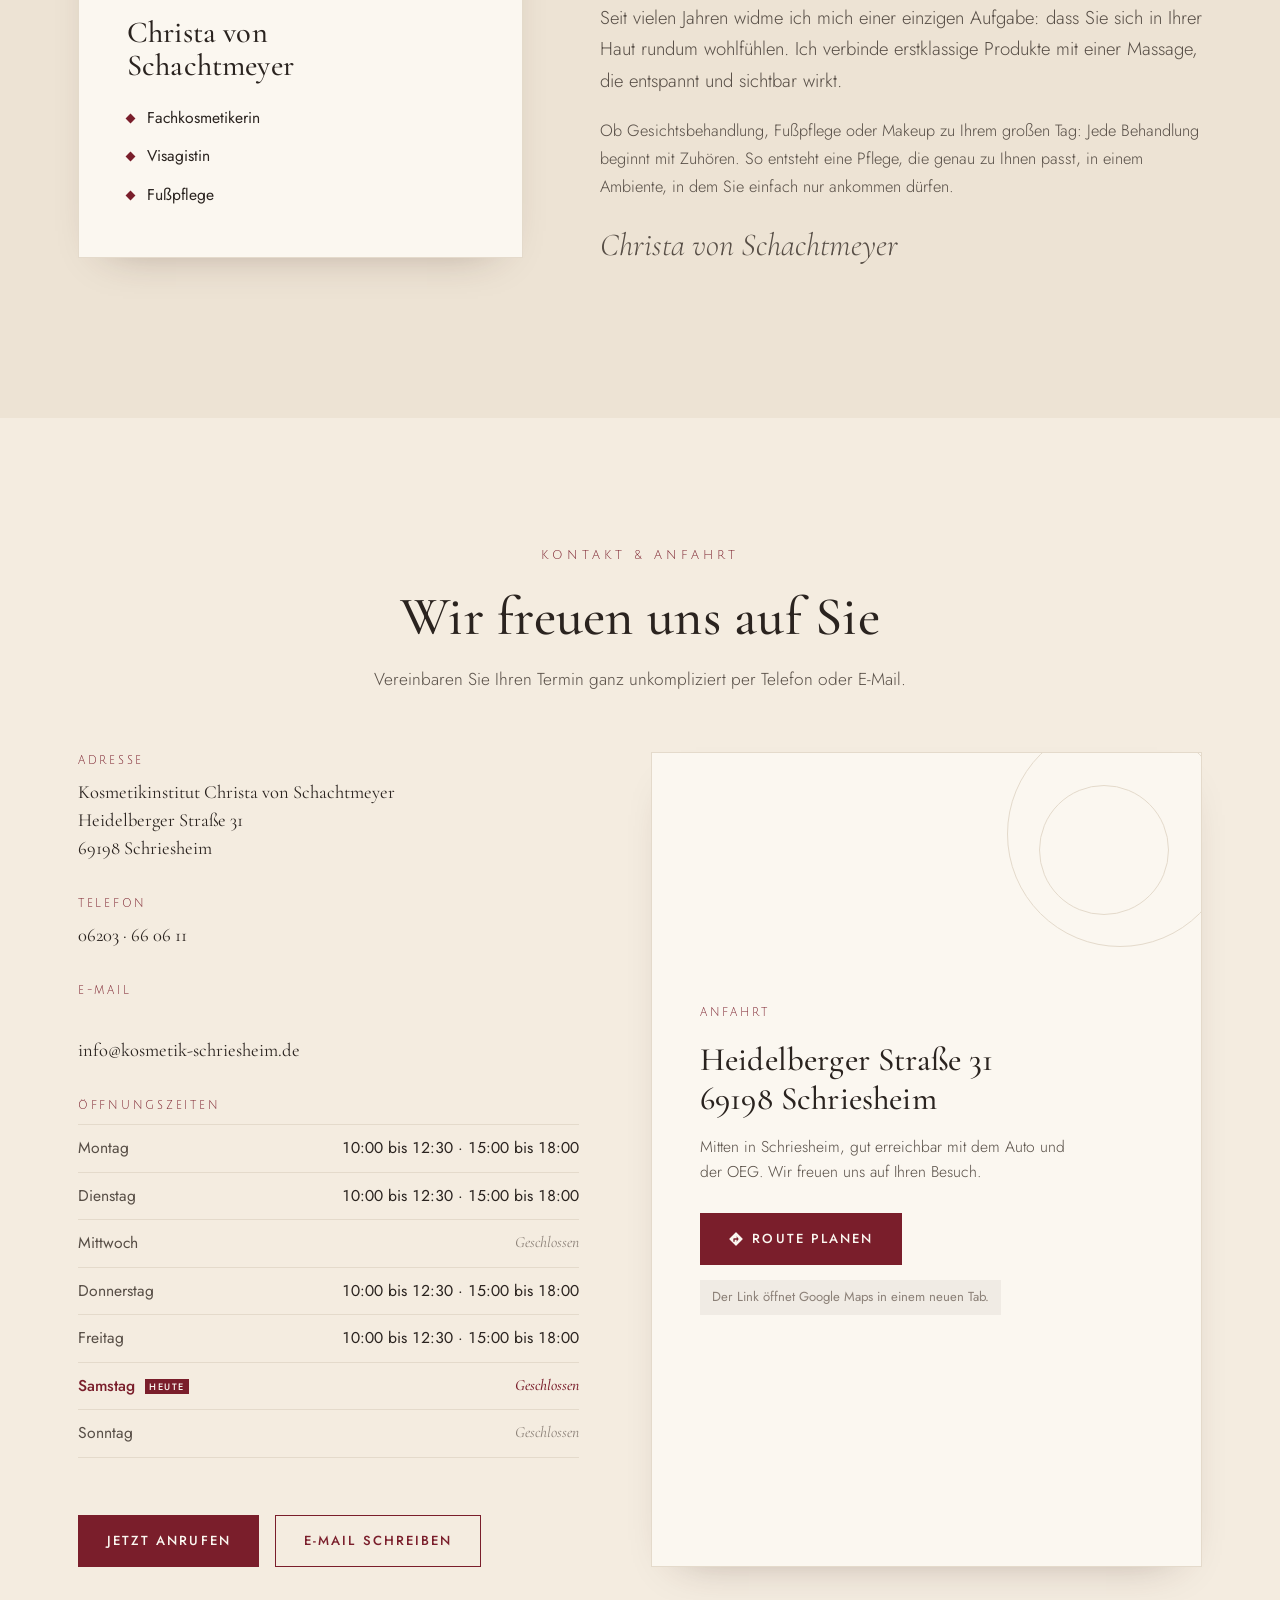
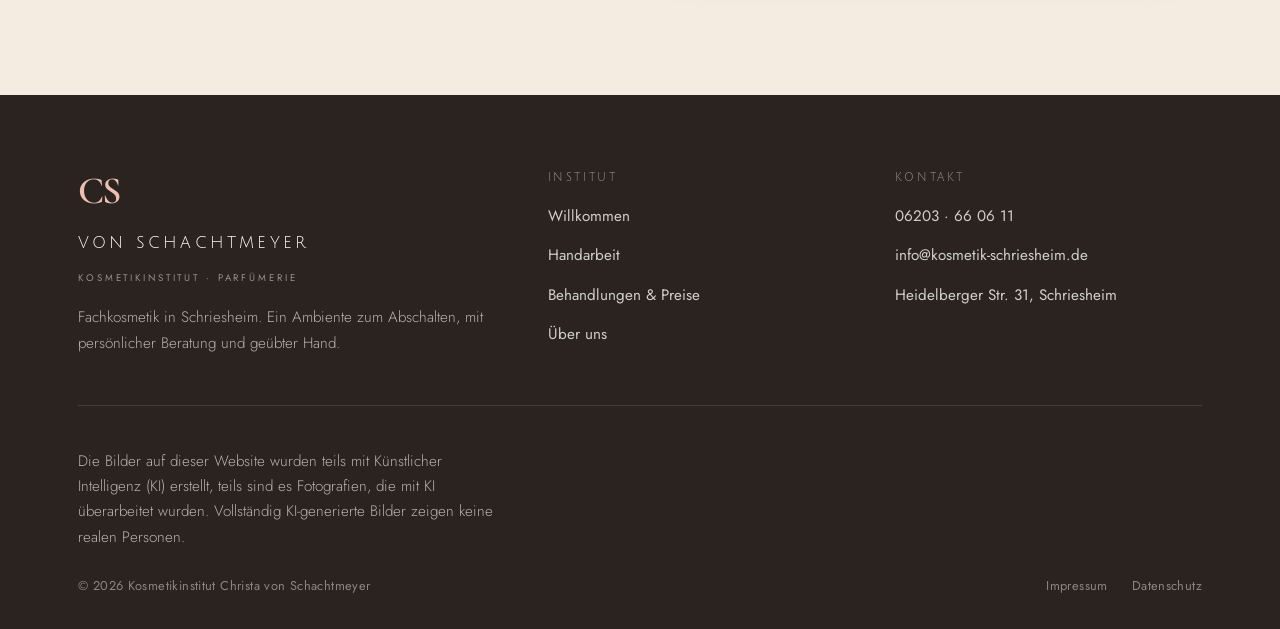
==== commit 902a188c: "Handarbeit-Sektion wiederhergestellt (ohne Clarins Paris Bezeichnung) Ueberzeile jetzt "Die Kunst de" ====
--- a/index.html
+++ b/index.html
@@ -51,6 +51,7 @@
   <nav>
     <ul class="nav-links" id="navLinks">
       <li><a href="#institut">Willkommen</a></li>
+      <li><a href="#methode">Handarbeit</a></li>
       <li><a href="#behandlungen">Behandlungen</a></li>
       <li><a href="#christa">Über uns</a></li>
       <li><a href="#kontakt">Kontakt</a></li>
@@ -121,6 +122,30 @@
     </div>
   </section>
 
+  <!-- ============================ Handarbeit ============================ -->
+  <section class="section methode" id="methode">
+    <div class="wrap">
+      <div class="methode-grid">
+        <div class="methode-visual reveal">
+          <div class="reveal-img">
+            <img src="images/methode.jpg" alt="Kosmetikerin führt eine sanfte Gesichtsmassage durch" width="1920" height="1280">
+          </div>
+        </div>
+        <div class="methode-copy reveal d1">
+          <div class="eyebrow-line"><span class="kicker">Die Kunst der Hände</span></div>
+          <h2>Das wertvollste Werkzeug, das wir besitzen, sind die Hände.</h2>
+          <p class="methode-lead">Aufeinander abgestimmte Massagegriffe lösen eine effiziente Wechselwirkung aus.</p>
+          <div class="methode-pillars">
+            <div class="pillar"><span class="n">01</span><span class="l">Verbesserung der Durchblutung</span></div>
+            <div class="pillar"><span class="n">02</span><span class="l">Aktivierung des Stoffwechsels</span></div>
+            <div class="pillar"><span class="n">03</span><span class="l">Abbau von Schlackenstoffen</span></div>
+          </div>
+          <p>Erstklassige Produkte, angewandt mit einer unnachahmlichen Massage, ergeben eine Schönheitspflege für schnelle, sichtbare Resultate. Diese Behandlung ist auch für Männer hervorragend geeignet.</p>
+        </div>
+      </div>
+    </div>
+  </section>
+
   <!-- ============================ Behandlungen & Preise ============================ -->
   <section class="section preise" id="behandlungen">
     <div class="wrap">
@@ -417,6 +442,7 @@
         <h4>Institut</h4>
         <ul>
           <li><a href="#institut">Willkommen</a></li>
+          <li><a href="#methode">Handarbeit</a></li>
           <li><a href="#behandlungen">Behandlungen &amp; Preise</a></li>
           <li><a href="#christa">Über uns</a></li>
         </ul>
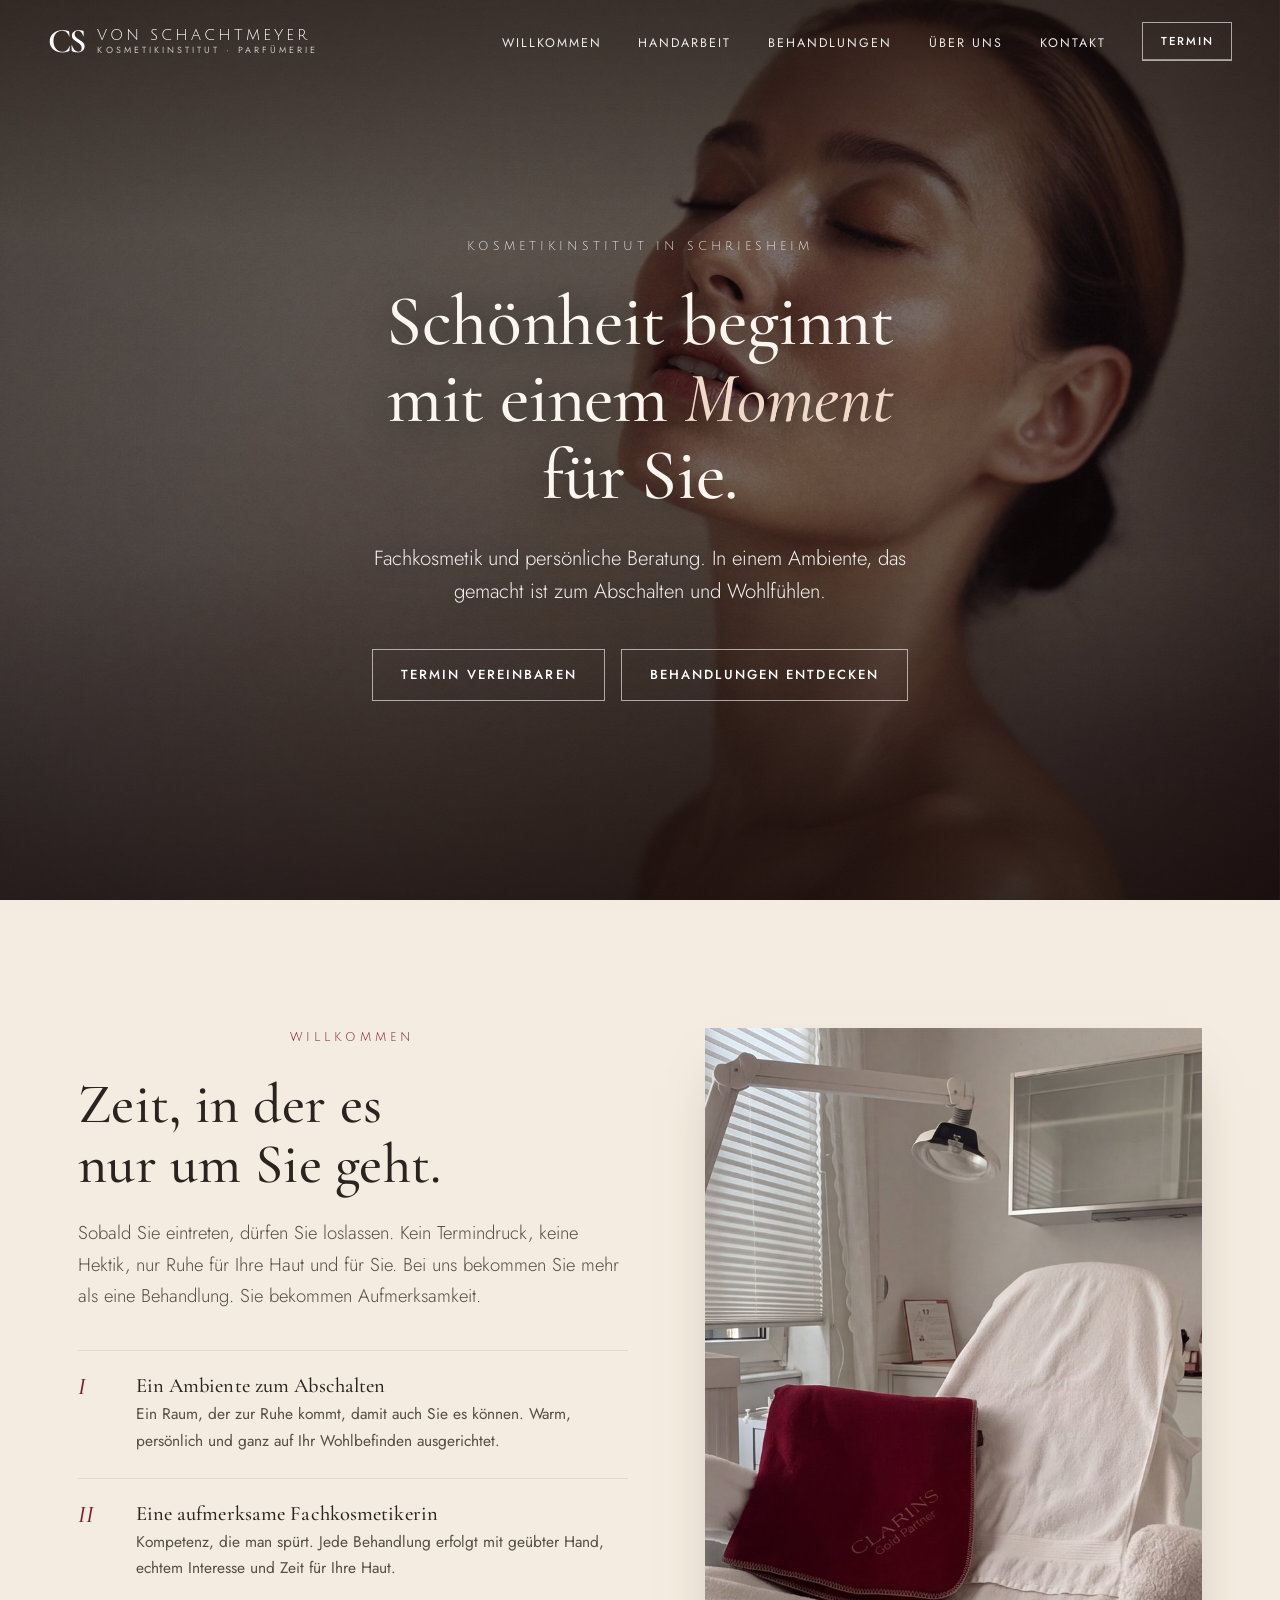
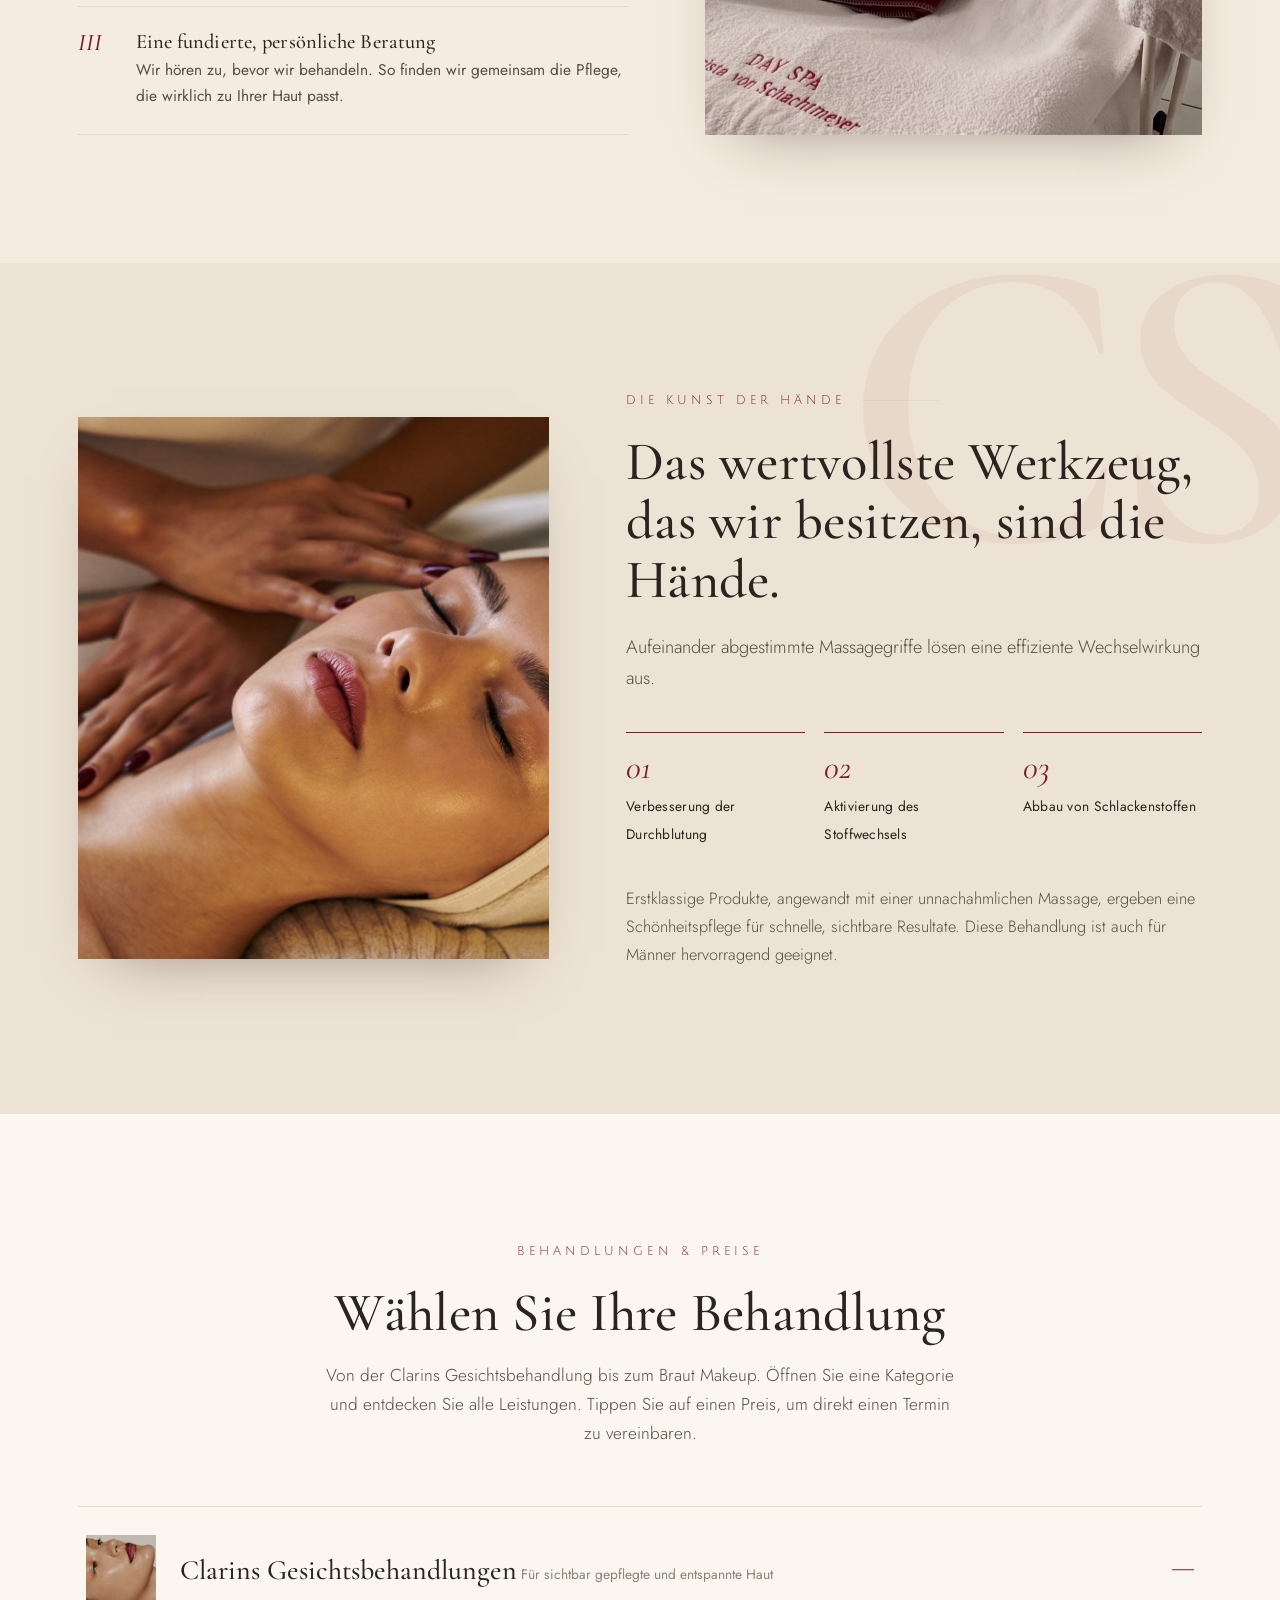
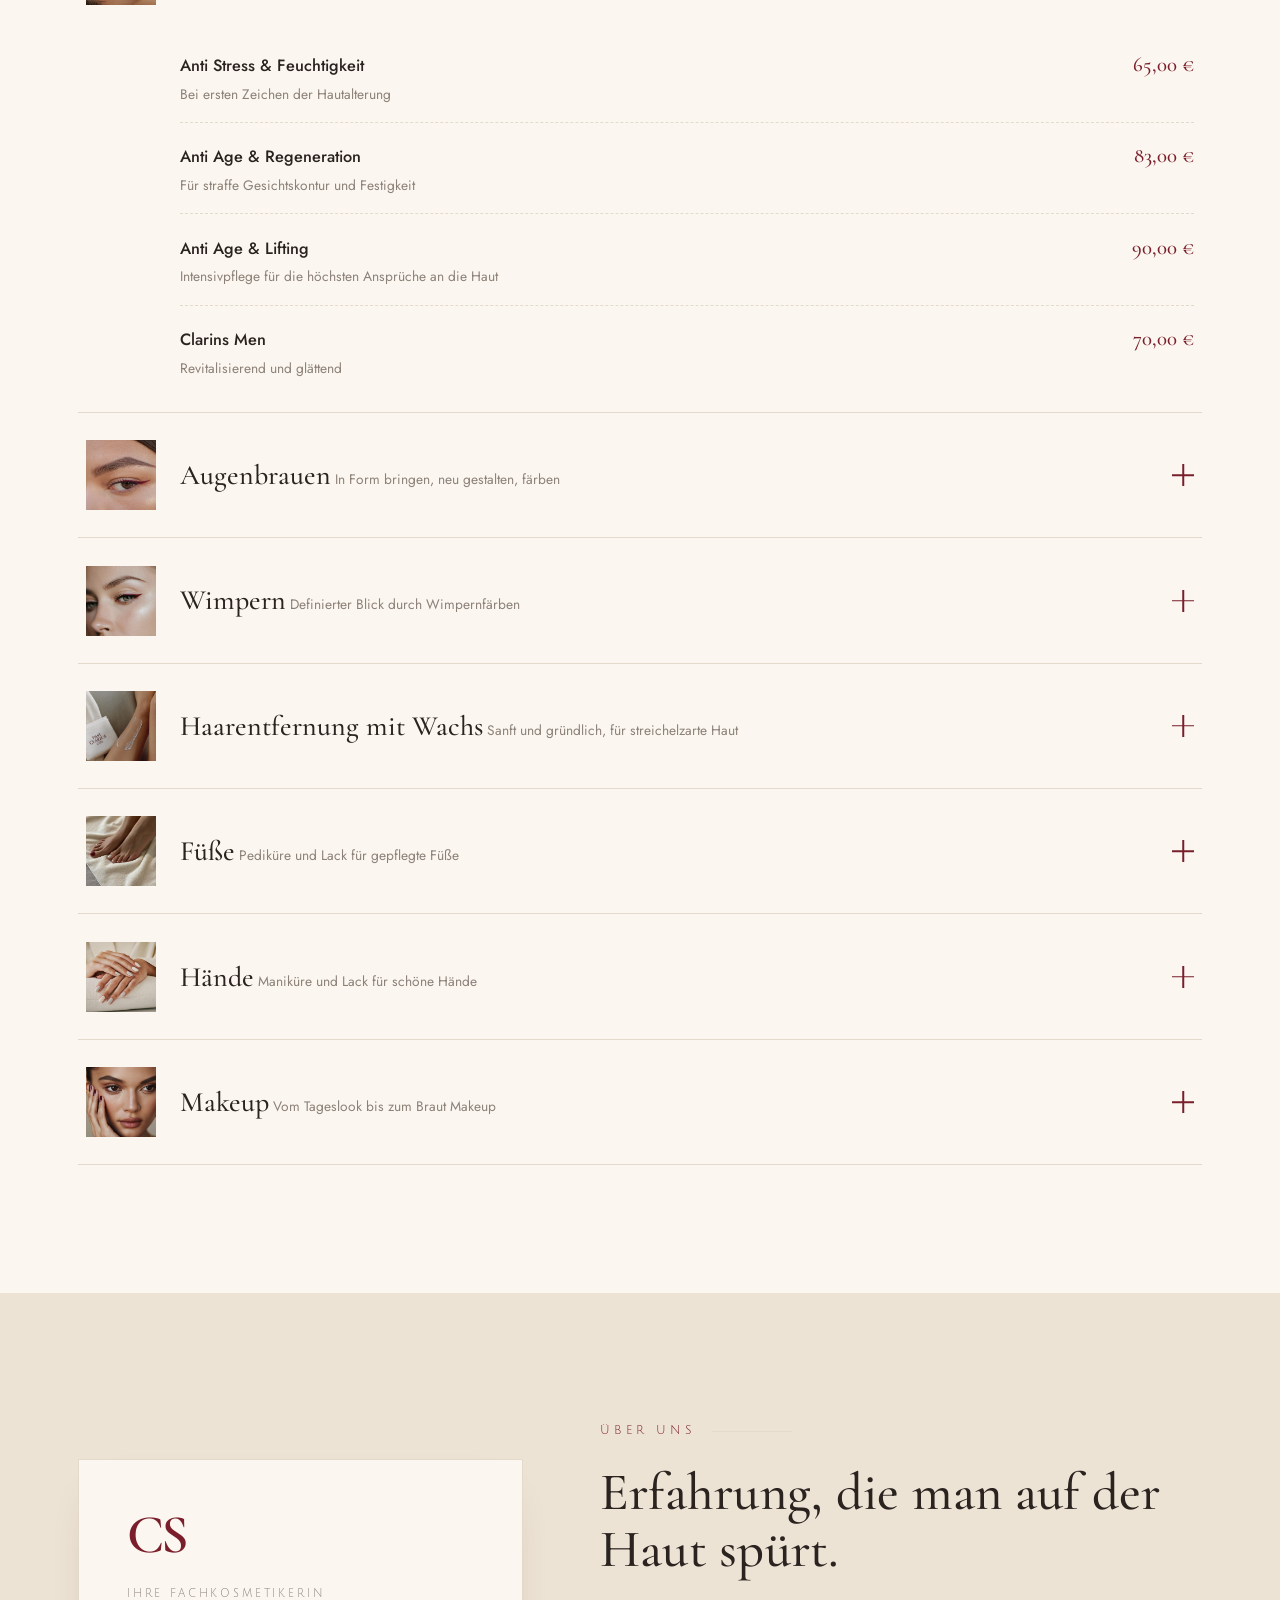
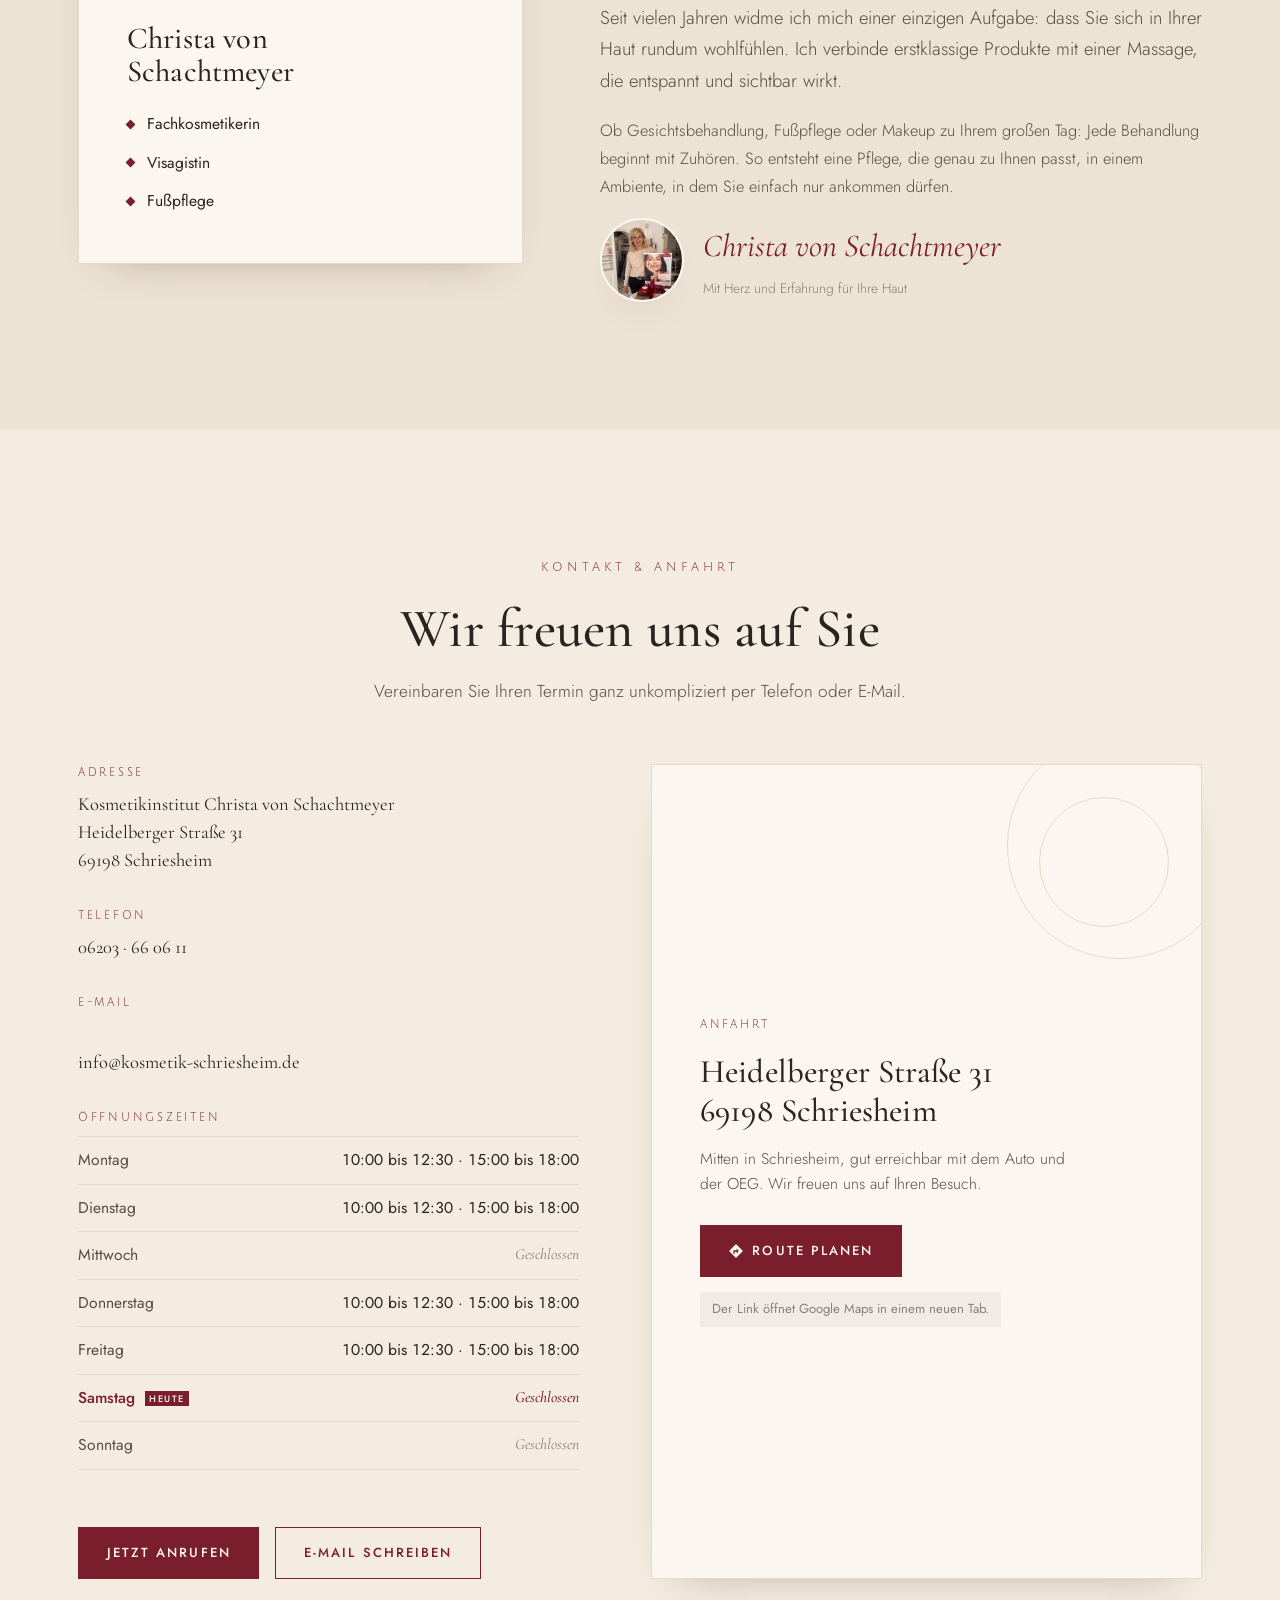
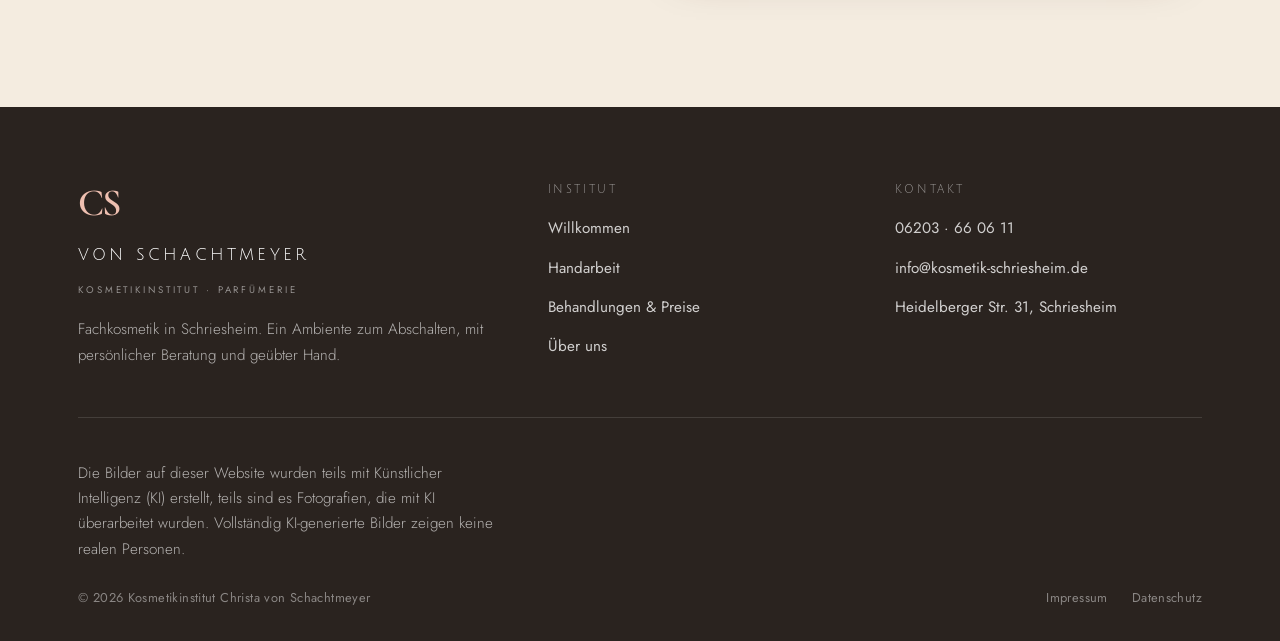
==== commit 37592a9e: "Echtes Behandlungsraum-Foto und Portraet von Christa eingefuegt Ambiente-Bild durch das reale, KI-ue" ====
--- a/index.html
+++ b/index.html
@@ -115,7 +115,7 @@
         </div>
         <div class="welcome-visual reveal d1">
           <div class="img-frame reveal-img">
-            <img src="images/ambiente.jpg" alt="Ruhiges, warmes Behandlungszimmer im Kosmetikinstitut mit weichem Licht und Kerzen" width="1920" height="1280">
+            <img src="images/ambiente.jpg" alt="Behandlungsraum im Kosmetikinstitut Christa von Schachtmeyer" width="1920" height="1072">
           </div>
         </div>
       </div>
@@ -367,7 +367,15 @@
           <h2>Erfahrung, die man auf der Haut spürt.</h2>
           <p class="lead">Seit vielen Jahren widme ich mich einer einzigen Aufgabe: dass Sie sich in Ihrer Haut rundum wohlfühlen. Ich verbinde erstklassige Produkte mit einer Massage, die entspannt und sichtbar wirkt.</p>
           <p>Ob Gesichtsbehandlung, Fußpflege oder Makeup zu Ihrem großen Tag: Jede Behandlung beginnt mit Zuhören. So entsteht eine Pflege, die genau zu Ihnen passt, in einem Ambiente, in dem Sie einfach nur ankommen dürfen.</p>
-          <p class="christa-sign">Christa von Schachtmeyer</p>
+          <div class="christa-portrait">
+            <div class="christa-portrait-img">
+              <img src="images/christa.jpg" alt="Christa von Schachtmeyer in ihrem Kosmetikinstitut" width="1600" height="893" loading="lazy">
+            </div>
+            <div class="christa-portrait-text">
+              <span class="christa-sign">Christa von Schachtmeyer</span>
+              <span class="christa-portrait-tag">Mit Herz und Erfahrung für Ihre Haut</span>
+            </div>
+          </div>
         </div>
       </div>
     </div>
--- a/styles.css
+++ b/styles.css
@@ -369,7 +369,13 @@
 .christa-copy h2{font-size:clamp(2.1rem,4.5vw,3.3rem);margin-bottom:1.5rem;}
 .christa-copy .lead{margin-bottom:1.3rem;}
 .christa-copy p{margin-bottom:1.1rem;color:var(--body);font-weight:300;}
-.christa-sign{font-family:var(--serif);font-style:italic;font-size:2rem;color:var(--wine);margin-top:.8rem;}
+.christa-sign{font-family:var(--serif);font-style:italic;font-size:2rem;color:var(--wine);margin-top:.8rem;display:block;}
+.christa-portrait{display:flex;align-items:center;gap:1.2rem;margin-top:.4rem;}
+.christa-portrait-img{width:84px;height:84px;border-radius:50%;overflow:hidden;flex-shrink:0;box-shadow:var(--shadow-soft);border:2px solid var(--ivory);}
+.christa-portrait-img img{width:100%;height:100%;object-fit:cover;object-position:43% 26%;}
+.christa-portrait-text{display:flex;flex-direction:column;}
+.christa-portrait-text .christa-sign{margin-top:0;}
+.christa-portrait-tag{font-family:var(--sans);font-size:.86rem;color:var(--muted);font-weight:300;margin-top:.25rem;}
 
 /* ============================================================
    Kontakt
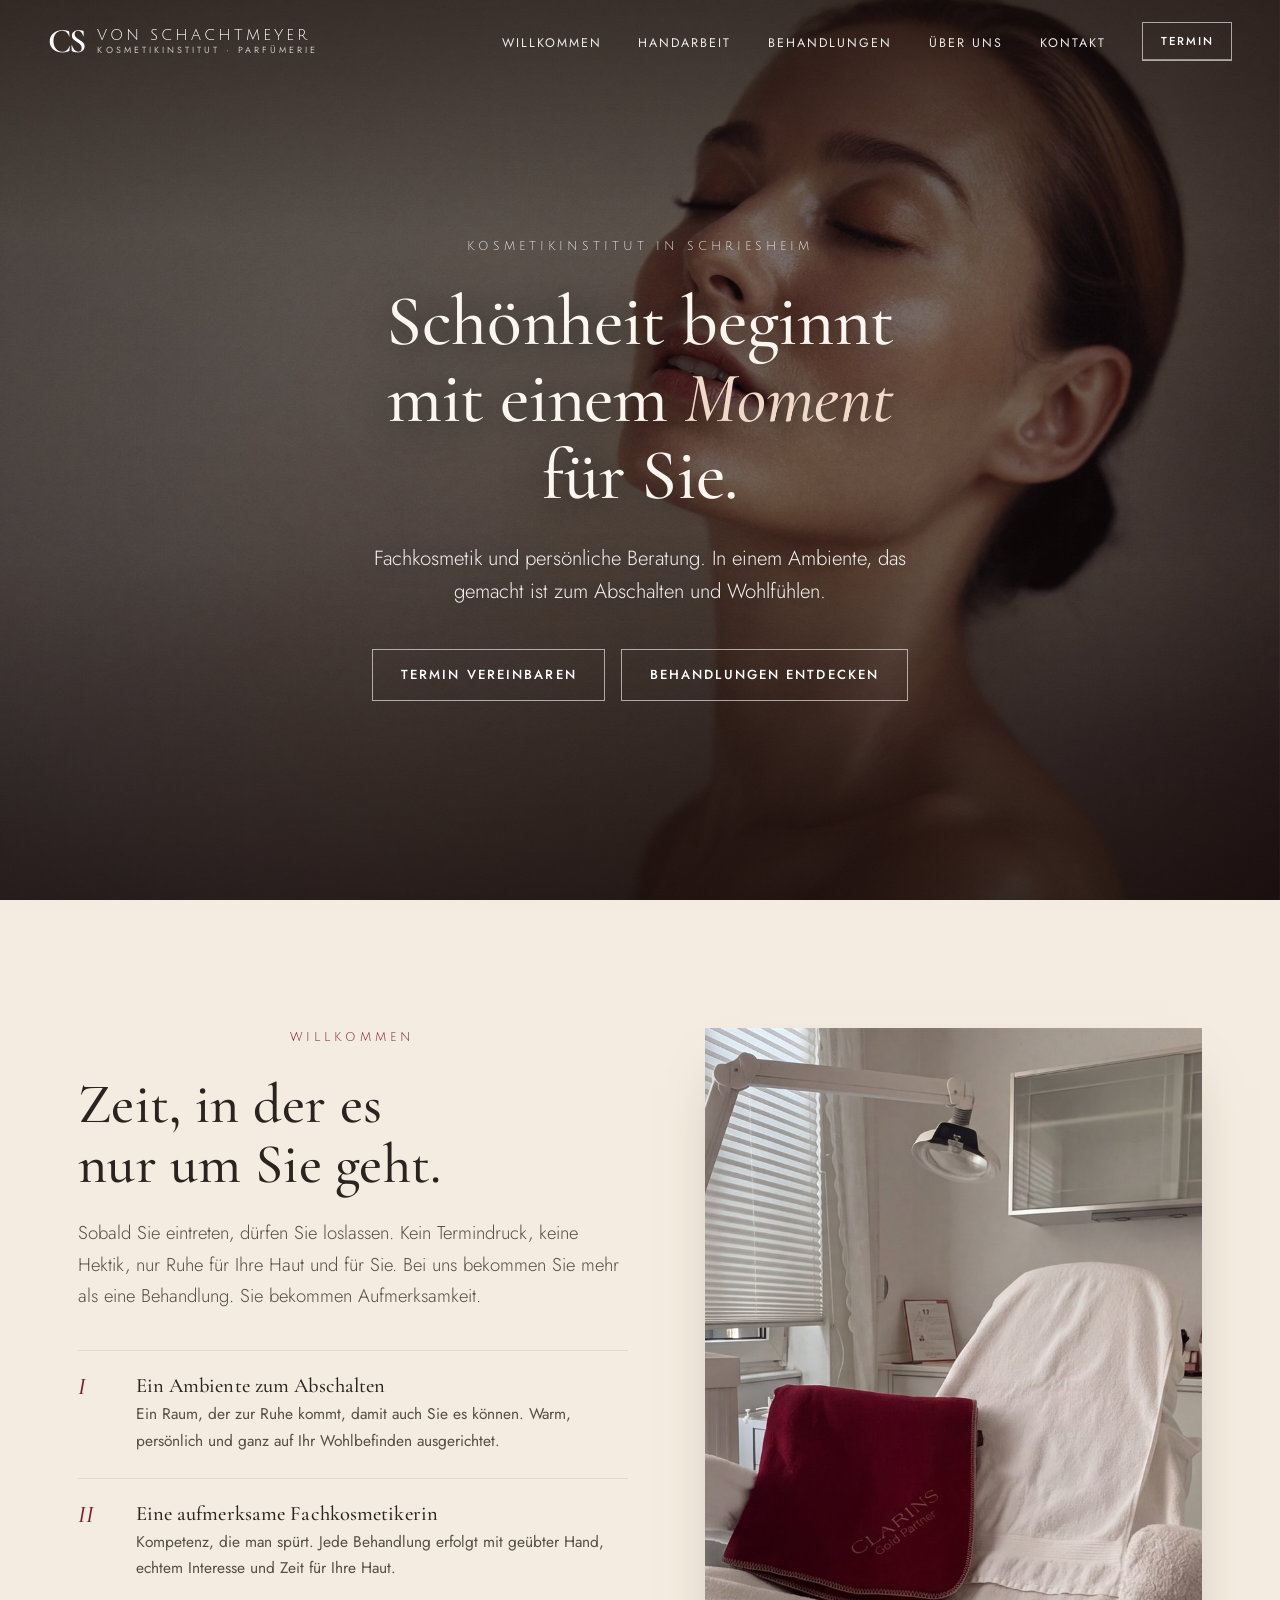
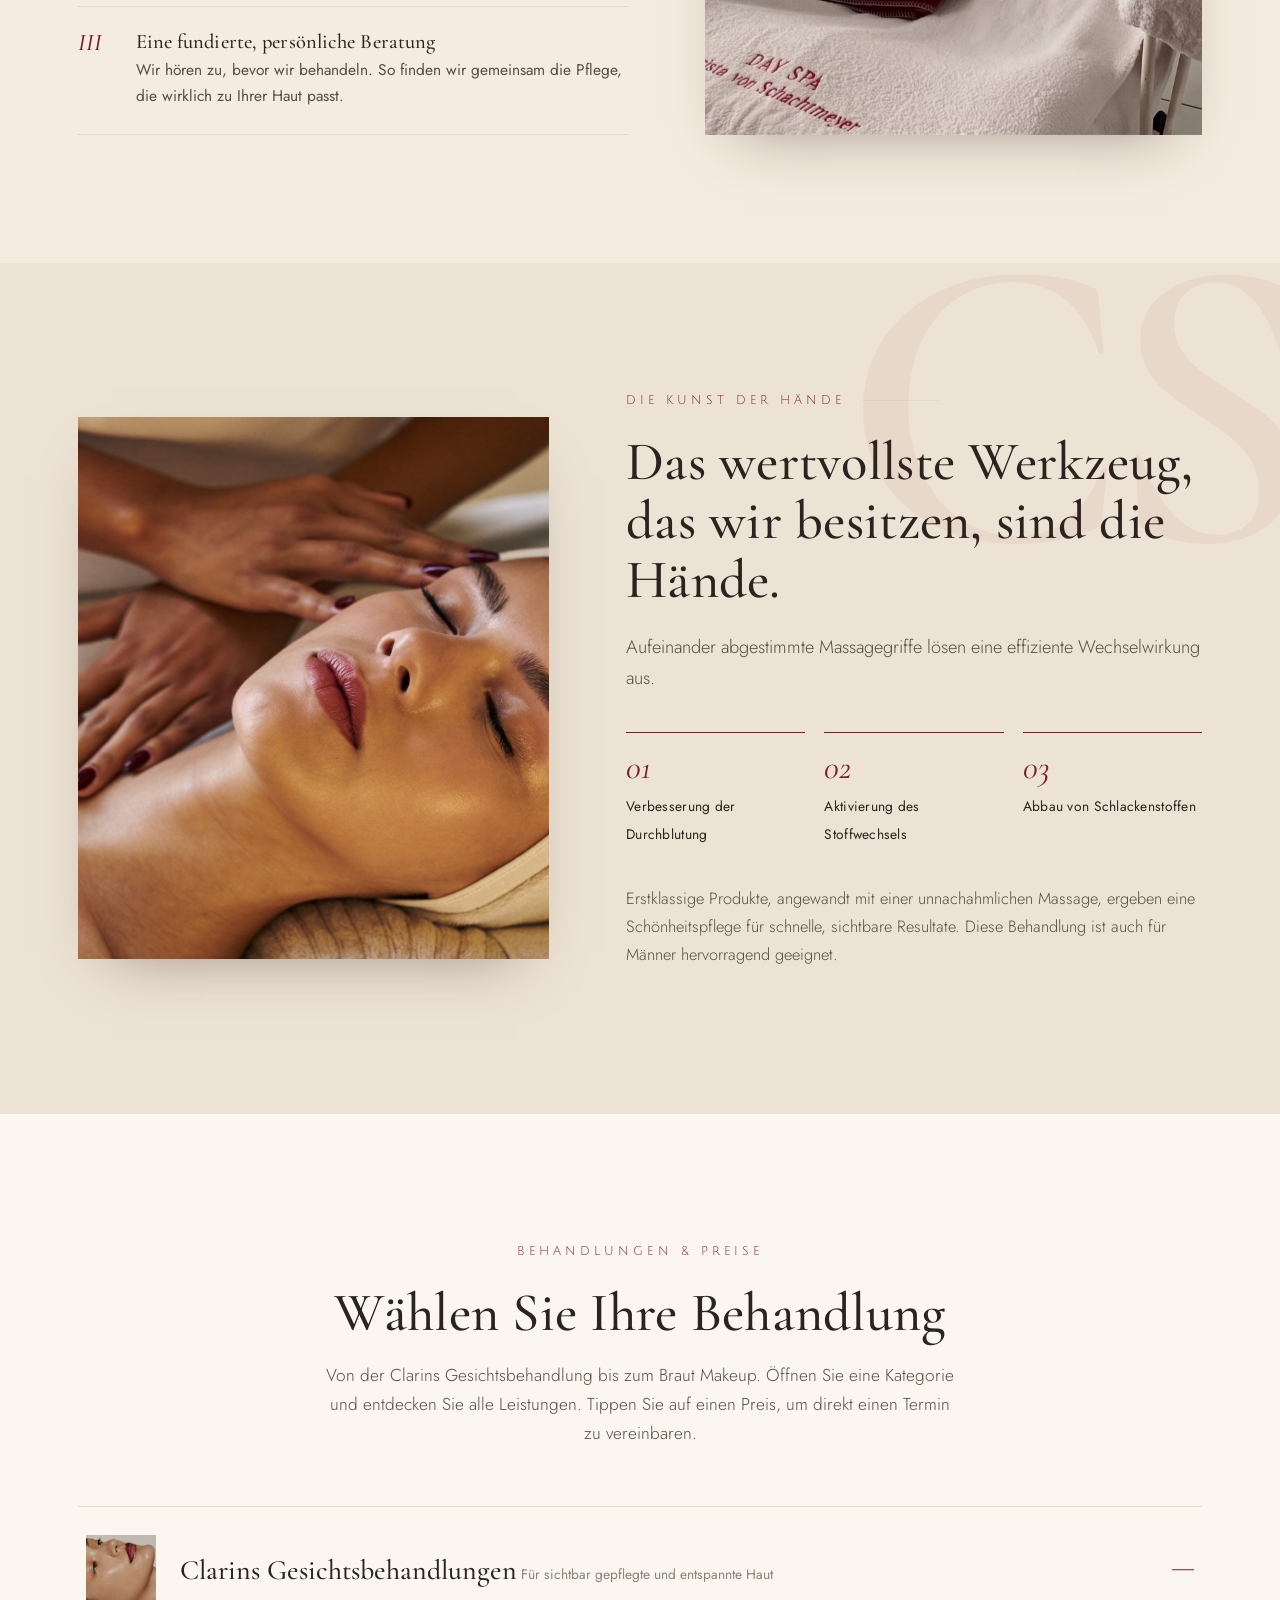
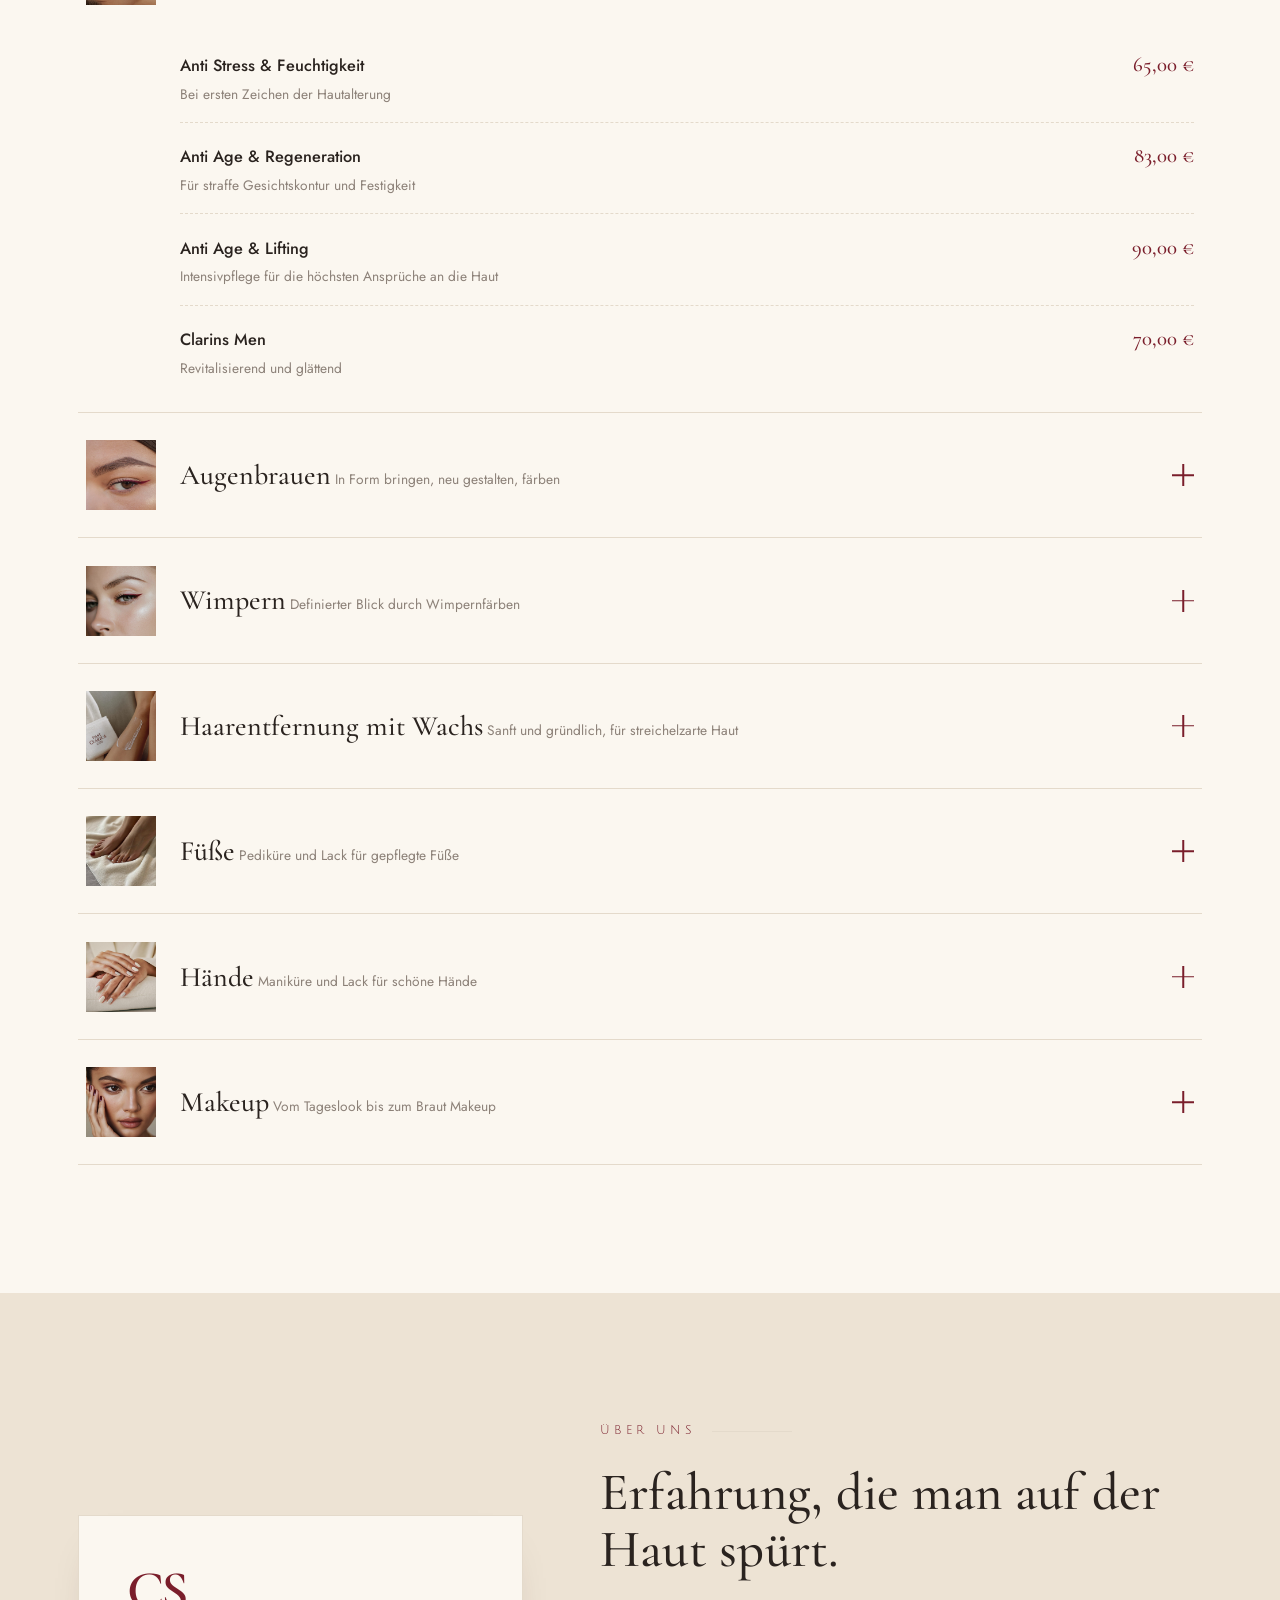
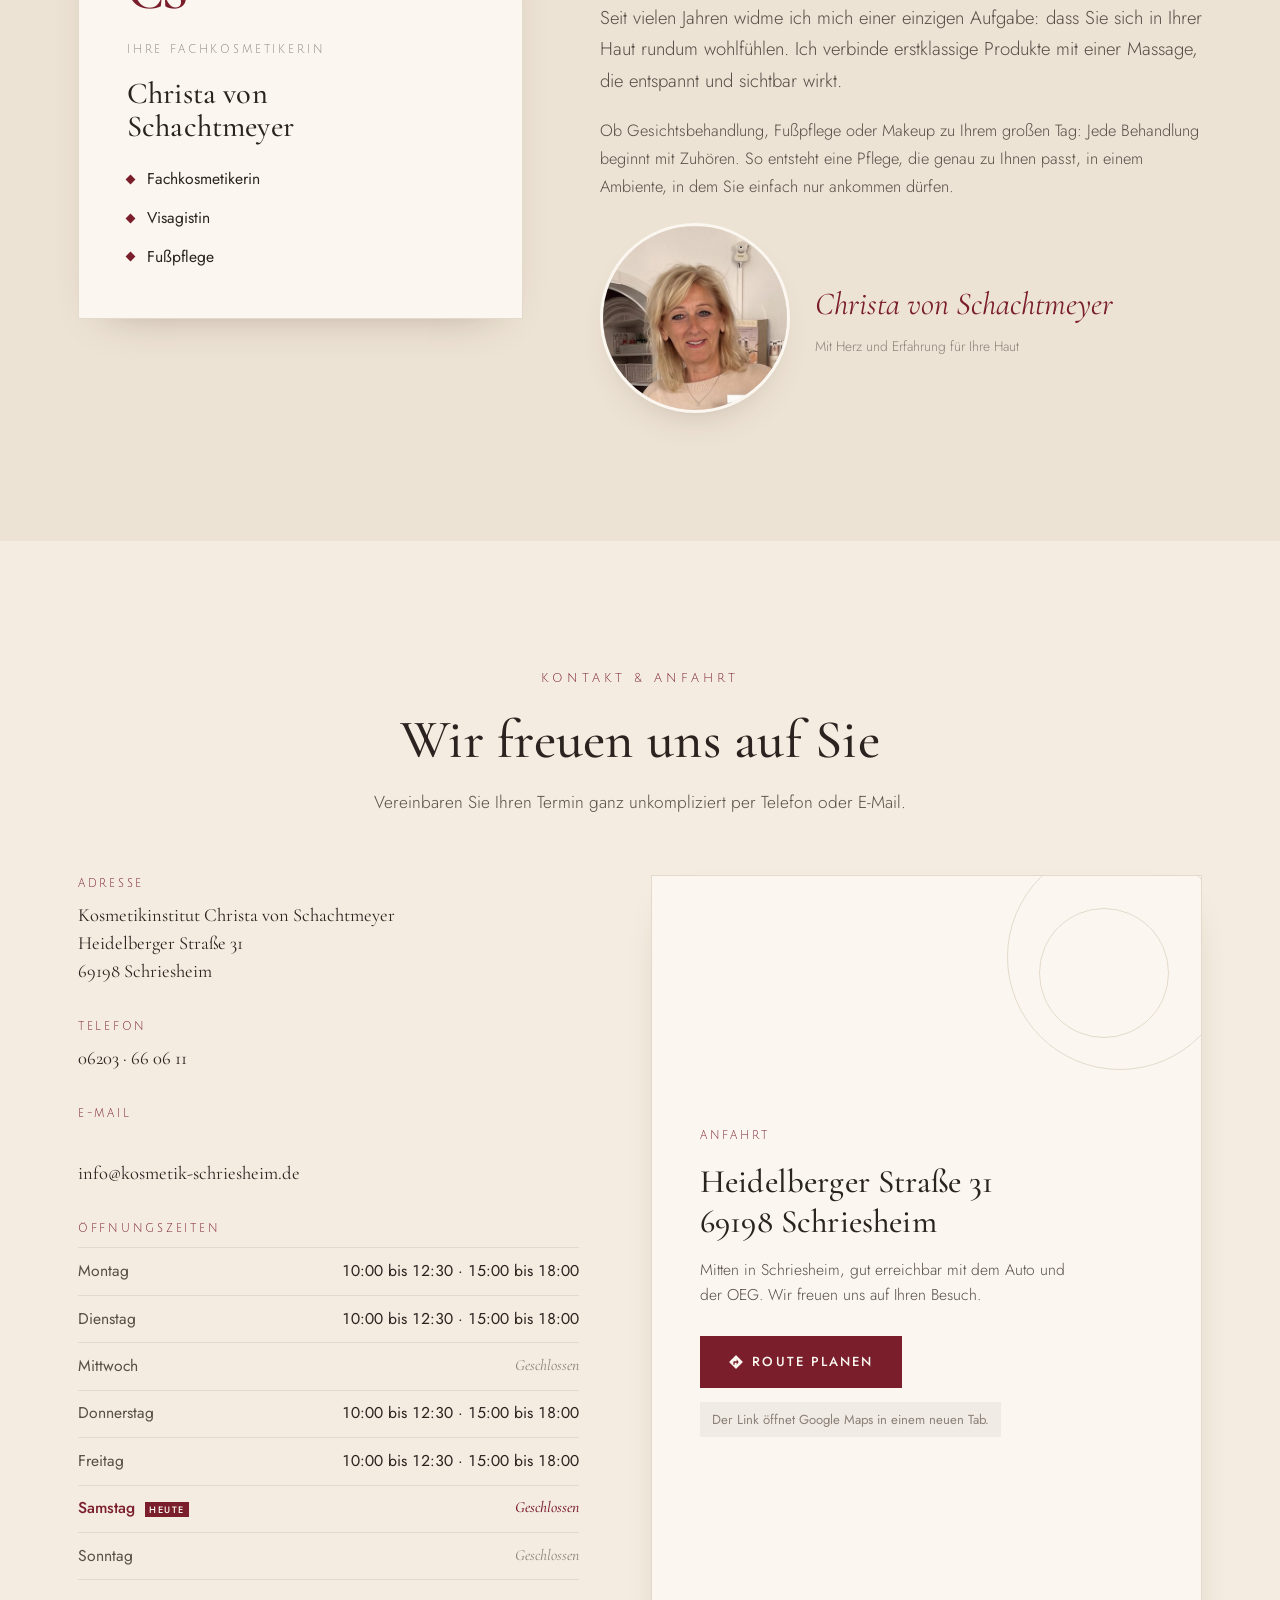
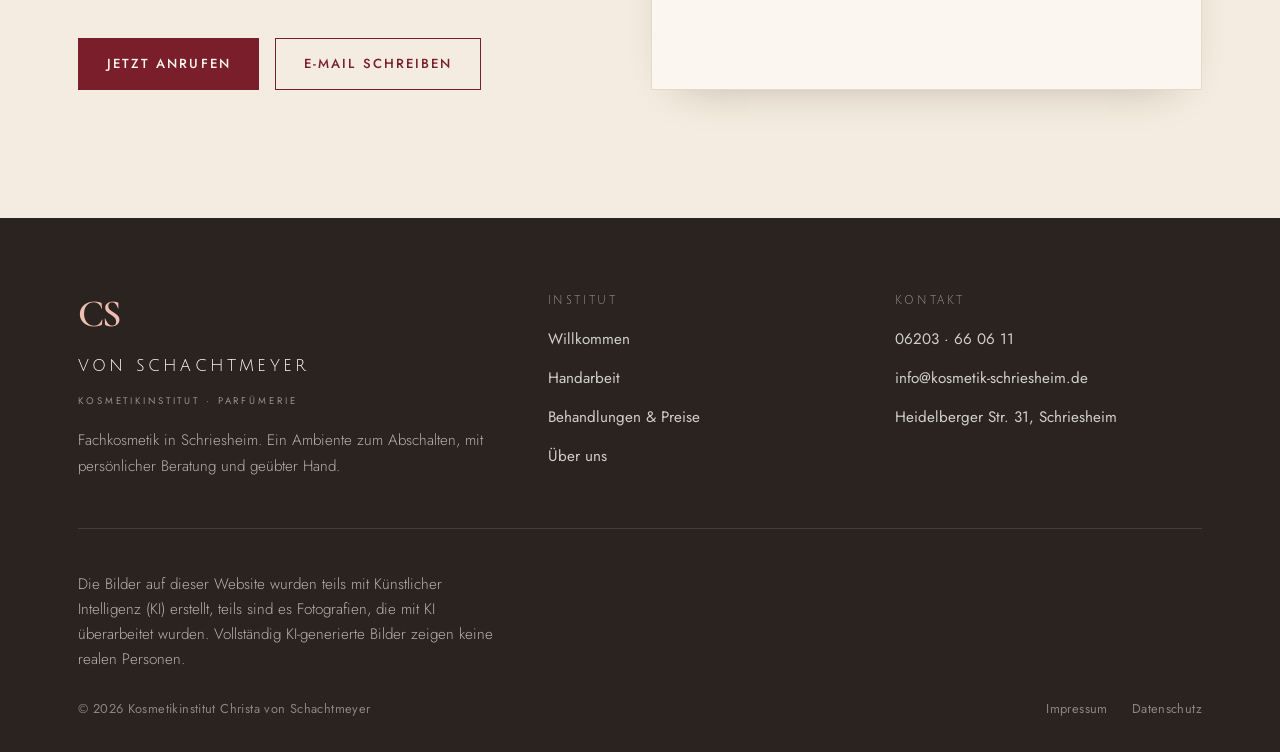
==== commit c8db56fd: "Portrait deutlich groesser, Willkommen stapelt Text-Bild-Liste Christa-Portrait von 84px auf 190px (" ====
--- a/index.html
+++ b/index.html
@@ -85,37 +85,37 @@
   <section class="section welcome" id="institut">
     <div class="wrap">
       <div class="welcome-grid">
-        <div class="welcome-copy reveal">
+        <div class="welcome-head reveal">
           <div class="eyebrow-line"><span class="kicker">Willkommen</span></div>
           <h2>Zeit, in der es<br>nur um Sie geht.</h2>
           <p class="lead">Sobald Sie eintreten, dürfen Sie loslassen. Kein Termindruck, keine Hektik, nur Ruhe für Ihre Haut und für Sie. Bei uns bekommen Sie mehr als eine Behandlung. Sie bekommen Aufmerksamkeit.</p>
-          <div class="promises">
-            <div class="promise">
-              <span class="promise-no">I</span>
-              <div>
-                <h3>Ein Ambiente zum Abschalten</h3>
-                <p>Ein Raum, der zur Ruhe kommt, damit auch Sie es können. Warm, persönlich und ganz auf Ihr Wohlbefinden ausgerichtet.</p>
-              </div>
-            </div>
-            <div class="promise">
-              <span class="promise-no">II</span>
-              <div>
-                <h3>Eine aufmerksame Fachkosmetikerin</h3>
-                <p>Kompetenz, die man spürt. Jede Behandlung erfolgt mit geübter Hand, echtem Interesse und Zeit für Ihre Haut.</p>
-              </div>
-            </div>
-            <div class="promise">
-              <span class="promise-no">III</span>
-              <div>
-                <h3>Eine fundierte, persönliche Beratung</h3>
-                <p>Wir hören zu, bevor wir behandeln. So finden wir gemeinsam die Pflege, die wirklich zu Ihrer Haut passt.</p>
-              </div>
-            </div>
-          </div>
         </div>
         <div class="welcome-visual reveal d1">
           <div class="img-frame reveal-img">
             <img src="images/ambiente.jpg" alt="Behandlungsraum im Kosmetikinstitut Christa von Schachtmeyer" width="1920" height="1072">
+          </div>
+        </div>
+        <div class="promises reveal d2">
+          <div class="promise">
+            <span class="promise-no">I</span>
+            <div>
+              <h3>Ein Ambiente zum Abschalten</h3>
+              <p>Ein Raum, der zur Ruhe kommt, damit auch Sie es können. Warm, persönlich und ganz auf Ihr Wohlbefinden ausgerichtet.</p>
+            </div>
+          </div>
+          <div class="promise">
+            <span class="promise-no">II</span>
+            <div>
+              <h3>Eine aufmerksame Fachkosmetikerin</h3>
+              <p>Kompetenz, die man spürt. Jede Behandlung erfolgt mit geübter Hand, echtem Interesse und Zeit für Ihre Haut.</p>
+            </div>
+          </div>
+          <div class="promise">
+            <span class="promise-no">III</span>
+            <div>
+              <h3>Eine fundierte, persönliche Beratung</h3>
+              <p>Wir hören zu, bevor wir behandeln. So finden wir gemeinsam die Pflege, die wirklich zu Ihrer Haut passt.</p>
+            </div>
           </div>
         </div>
       </div>
--- a/styles.css
+++ b/styles.css
@@ -245,11 +245,21 @@
    Willkommen / Versprechen
    ============================================================ */
 .welcome{background:var(--cream);}
-.welcome-grid{display:grid;grid-template-columns:1.05fr .95fr;gap:clamp(2.5rem,6vw,5.5rem);align-items:stretch;}
-.welcome-copy .eyebrow-line{justify-content:center;margin-bottom:1.6rem;}
-.welcome-copy .eyebrow-line::after{display:none;}
-.welcome-copy h2{font-size:clamp(2.2rem,4.6vw,3.5rem);margin-bottom:1.4rem;}
-.welcome-copy .lead{margin-bottom:2.4rem;}
+.welcome-grid{
+  display:grid;
+  grid-template-columns:1.05fr .95fr;
+  grid-template-rows:auto 1fr;
+  column-gap:clamp(2.5rem,6vw,5.5rem);
+  row-gap:2.4rem;
+  align-items:stretch;
+}
+.welcome-head{grid-column:1;grid-row:1;}
+.welcome-visual{grid-column:2;grid-row:1 / span 2;}
+.promises{grid-column:1;grid-row:2;}
+.welcome-head .eyebrow-line{justify-content:center;margin-bottom:1.6rem;}
+.welcome-head .eyebrow-line::after{display:none;}
+.welcome-head h2{font-size:clamp(2.2rem,4.6vw,3.5rem);margin-bottom:1.4rem;}
+.welcome-head .lead{margin-bottom:0;}
 .promises{display:flex;flex-direction:column;gap:0;border-top:1px solid var(--line);}
 .promise{display:grid;grid-template-columns:auto 1fr;gap:1.4rem;padding:1.5rem 0;border-bottom:1px solid var(--line);align-items:start;transition:padding-left .5s var(--ease);}
 .promise:hover{padding-left:.6rem;}
@@ -370,9 +380,13 @@
 .christa-copy .lead{margin-bottom:1.3rem;}
 .christa-copy p{margin-bottom:1.1rem;color:var(--body);font-weight:300;}
 .christa-sign{font-family:var(--serif);font-style:italic;font-size:2rem;color:var(--wine);margin-top:.8rem;display:block;}
-.christa-portrait{display:flex;align-items:center;gap:1.2rem;margin-top:.4rem;}
-.christa-portrait-img{width:84px;height:84px;border-radius:50%;overflow:hidden;flex-shrink:0;box-shadow:var(--shadow-soft);border:2px solid var(--ivory);}
-.christa-portrait-img img{width:100%;height:100%;object-fit:cover;object-position:43% 26%;}
+.christa-portrait{display:flex;align-items:center;gap:1.6rem;margin-top:1.4rem;}
+.christa-portrait-img{
+  width:190px;height:190px;border-radius:50%;overflow:hidden;flex-shrink:0;
+  box-shadow:var(--shadow-soft);border:3px solid var(--ivory);
+  position:relative;
+}
+.christa-portrait-img img{position:absolute;width:400%;max-width:none;height:auto;left:-126%;top:0;}
 .christa-portrait-text{display:flex;flex-direction:column;}
 .christa-portrait-text .christa-sign{margin-top:0;}
 .christa-portrait-tag{font-family:var(--sans);font-size:.86rem;color:var(--muted);font-weight:300;margin-top:.25rem;}
@@ -472,11 +486,16 @@
   .nav-links a:not(.btn){font-size:1.05rem;letter-spacing:.14em;color:var(--ink)!important;}
   .nav-links .btn{--bg:var(--wine)!important;--fg:#fff!important;border-color:var(--wine)!important;font-size:.82rem;padding:1em 2em;}
 }
+/* Willkommen stapelt frueher: Text, dann Bild, dann I/II/III */
+@media(max-width:1100px){
+  .welcome-grid{grid-template-columns:1fr;grid-template-rows:auto;row-gap:2.4rem;}
+  .welcome-head,.welcome-visual,.promises{grid-column:1;grid-row:auto;}
+  .welcome-visual{display:block;}
+  .welcome-visual .img-frame{min-height:0;}
+  .welcome-visual img{height:auto;aspect-ratio:16/9;}
+}
 @media(max-width:900px){
-  .welcome-grid,.methode-grid,.christa-grid,.kontakt-grid{grid-template-columns:1fr;}
-  .welcome-visual{order:-1;display:block;}
-  .welcome-visual .img-frame{min-height:0;}
-  .welcome-visual img{height:auto;aspect-ratio:16/11;}
+  .methode-grid,.christa-grid,.kontakt-grid{grid-template-columns:1fr;}
   .methode-visual{order:-1;}
   .methode-visual img{aspect-ratio:16/11;}
   .methode::before{font-size:16rem;}
@@ -506,6 +525,11 @@
   .hours-row .time{text-align:right;font-size:.9rem;}
   .kontakt-actions .btn{flex:1 1 auto;min-width:0;}
 }
+@media(max-width:620px){
+  .christa-portrait{flex-direction:column;align-items:flex-start;gap:1.1rem;}
+  .christa-portrait-img{width:165px;height:165px;}
+  .christa-portrait-text .christa-sign{font-size:1.7rem;}
+}
 @media(max-width:520px){
   .logo-mark{font-size:1.75rem;}
   .logo-name{font-size:.68rem;letter-spacing:.12em;white-space:nowrap;}
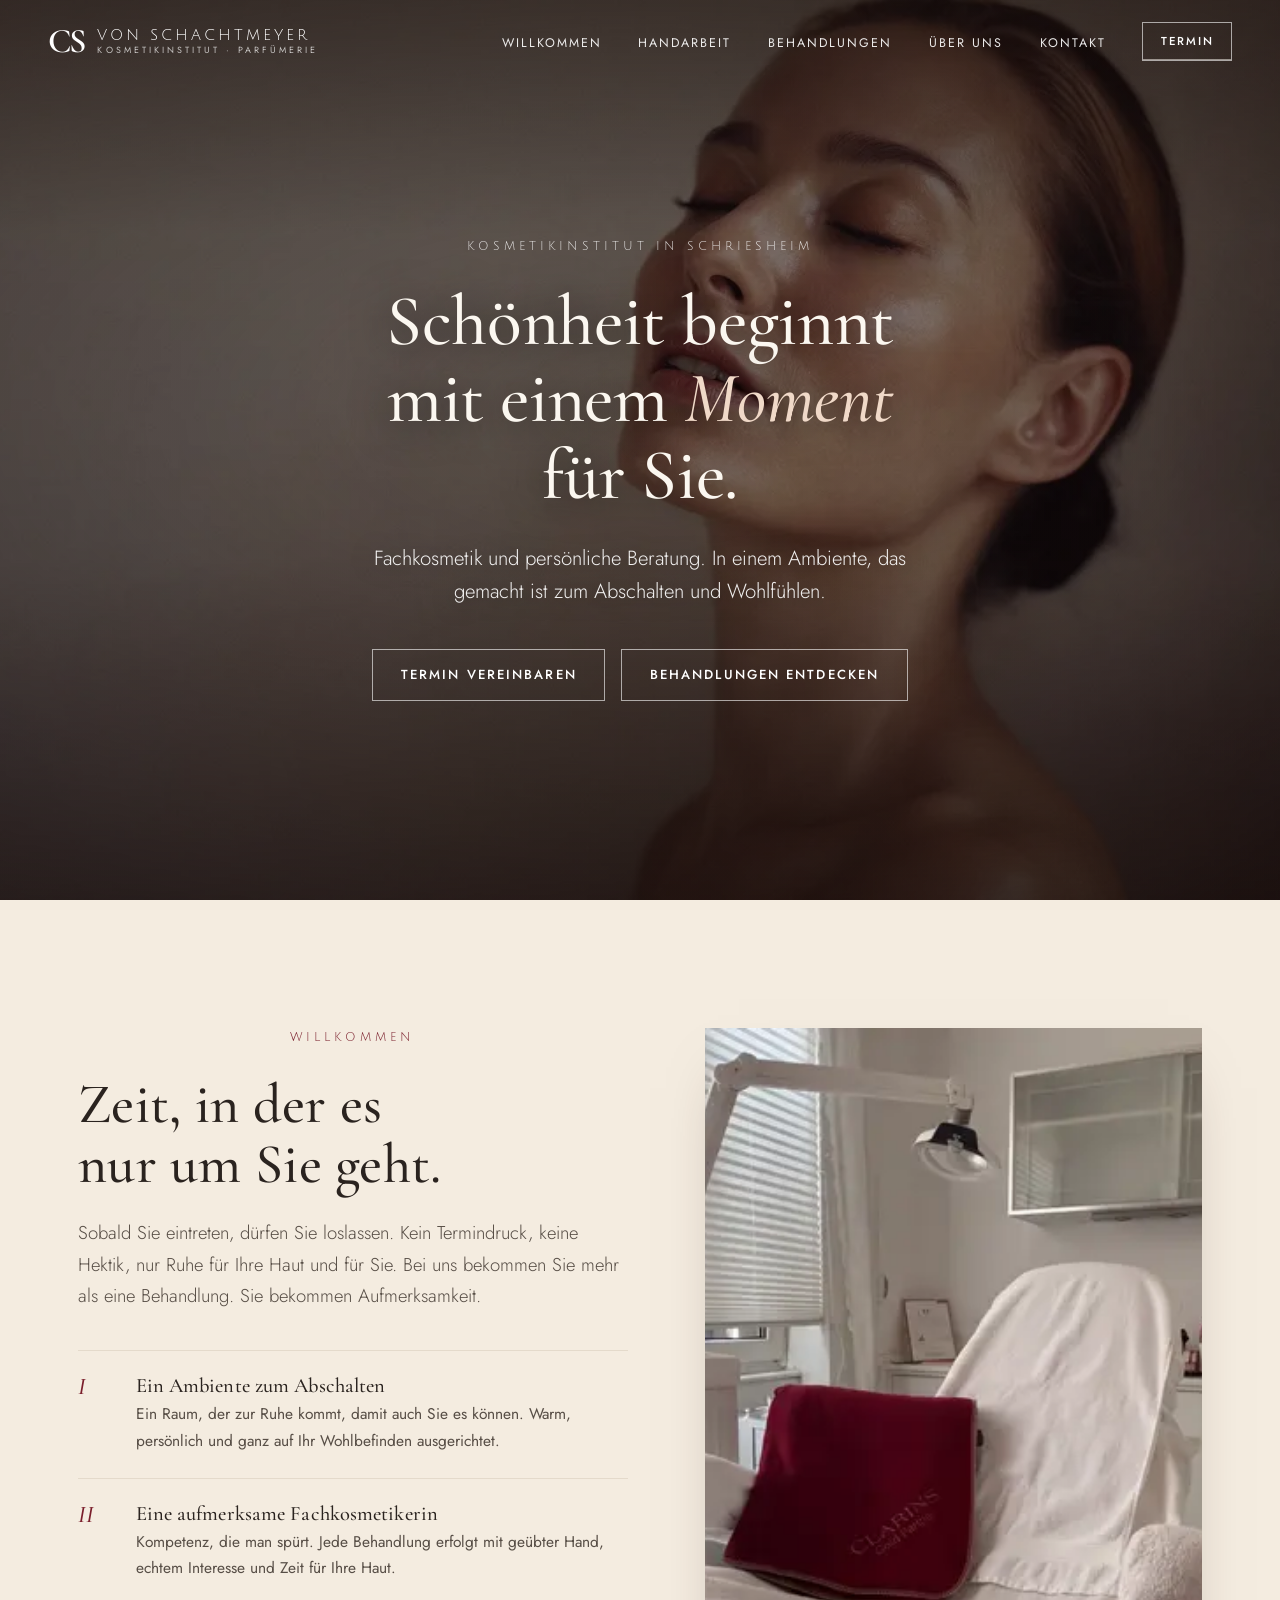
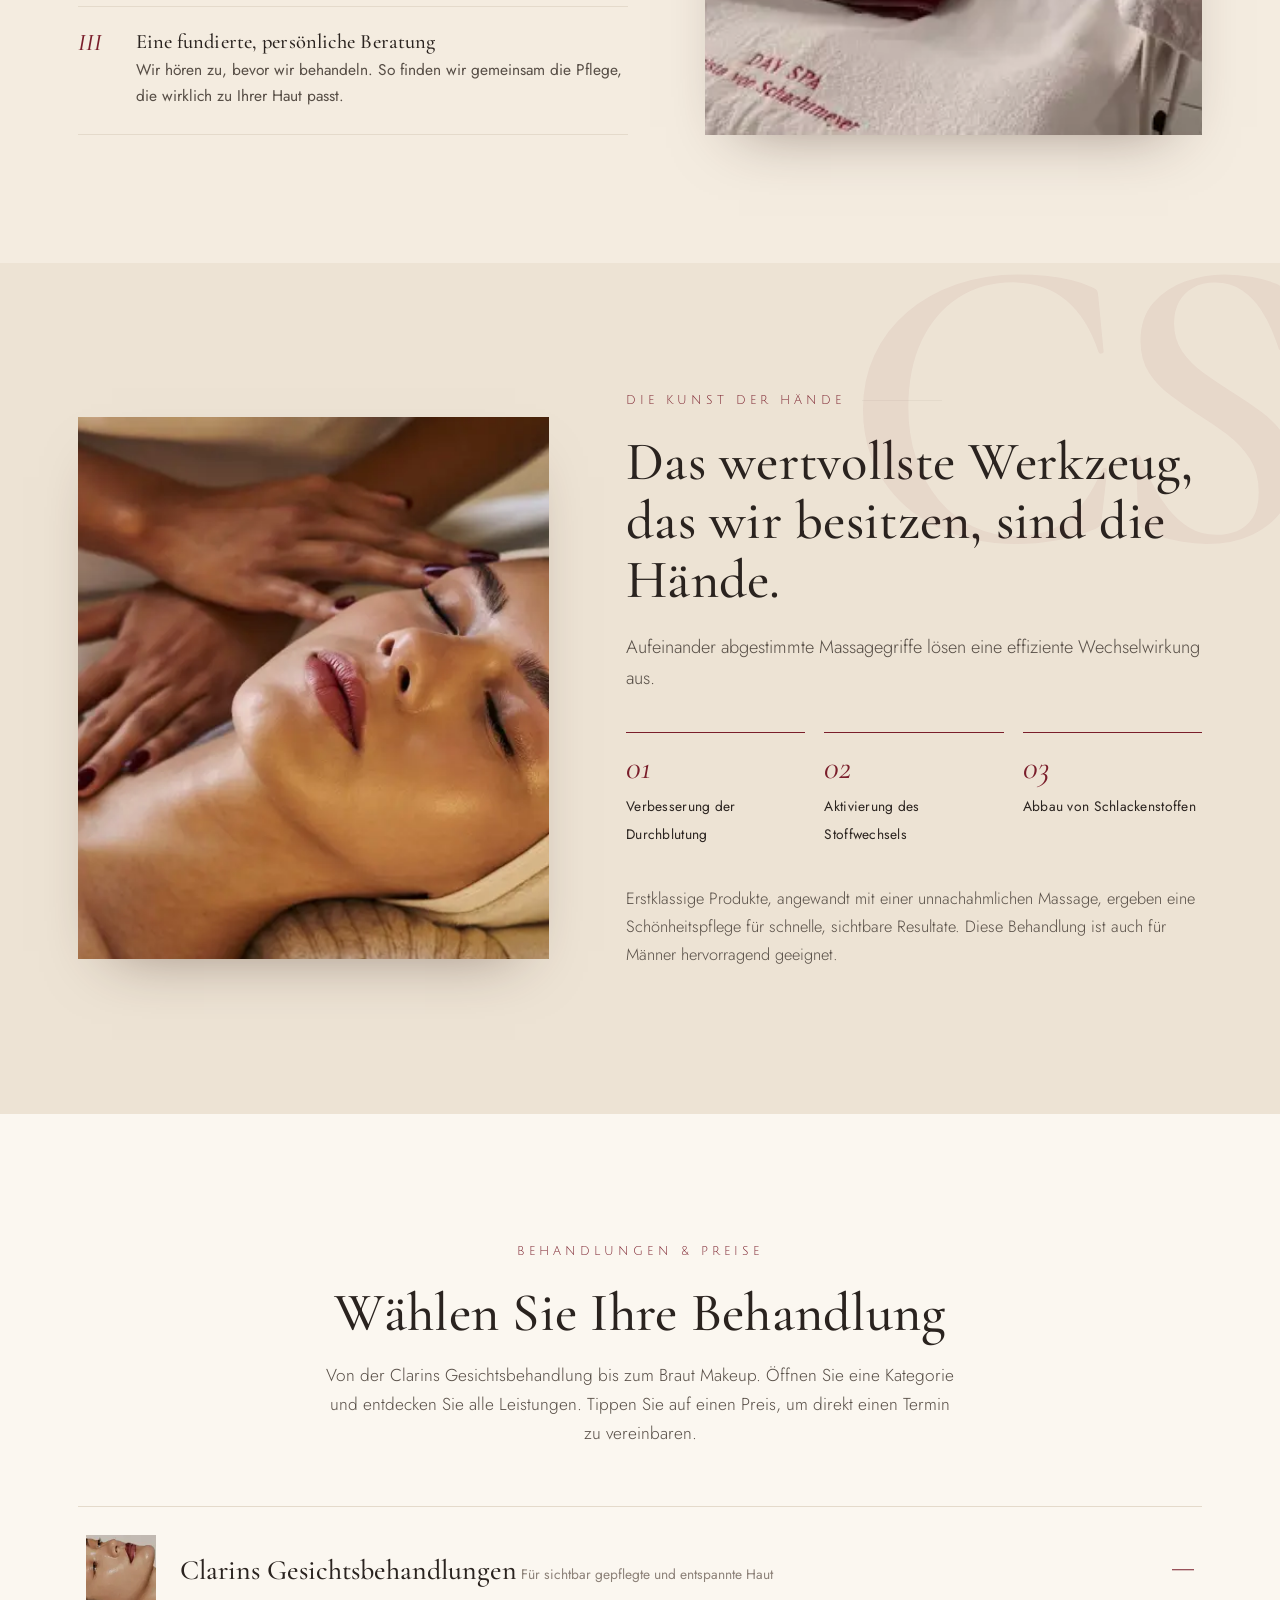
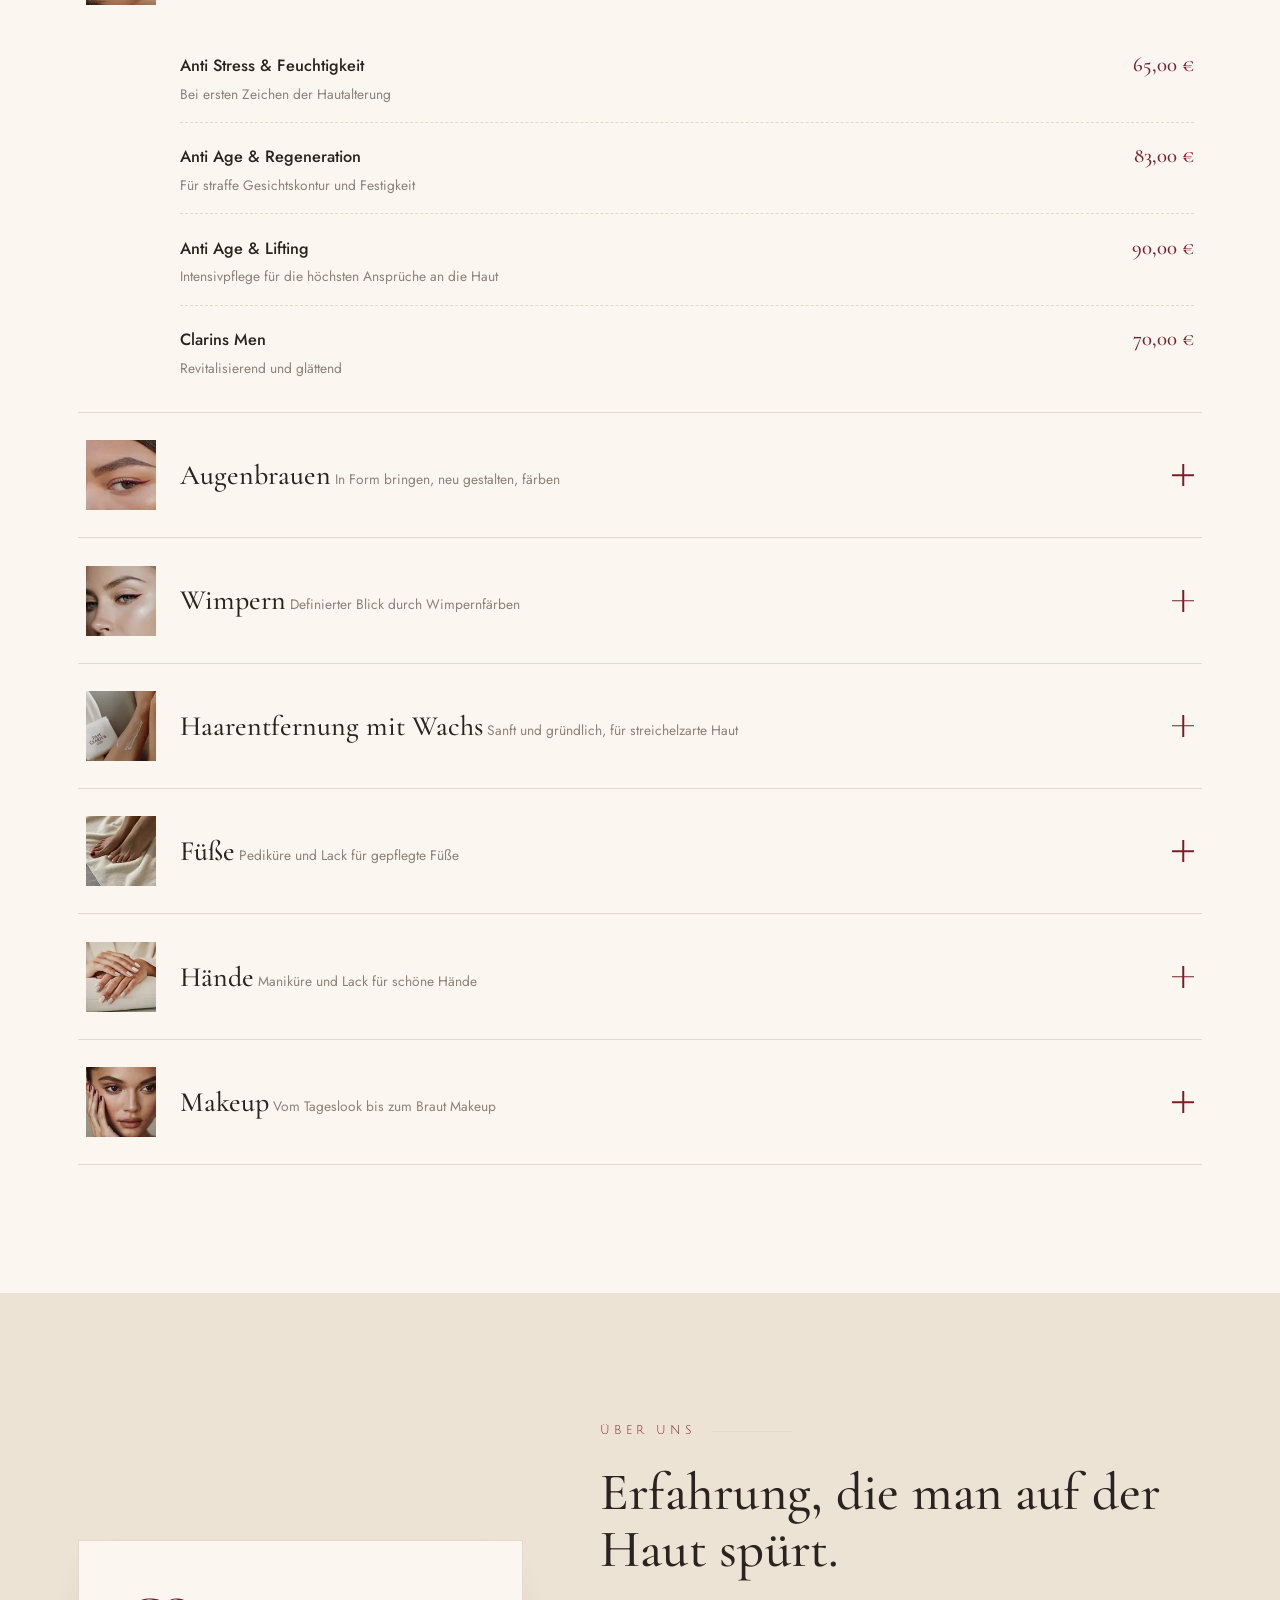
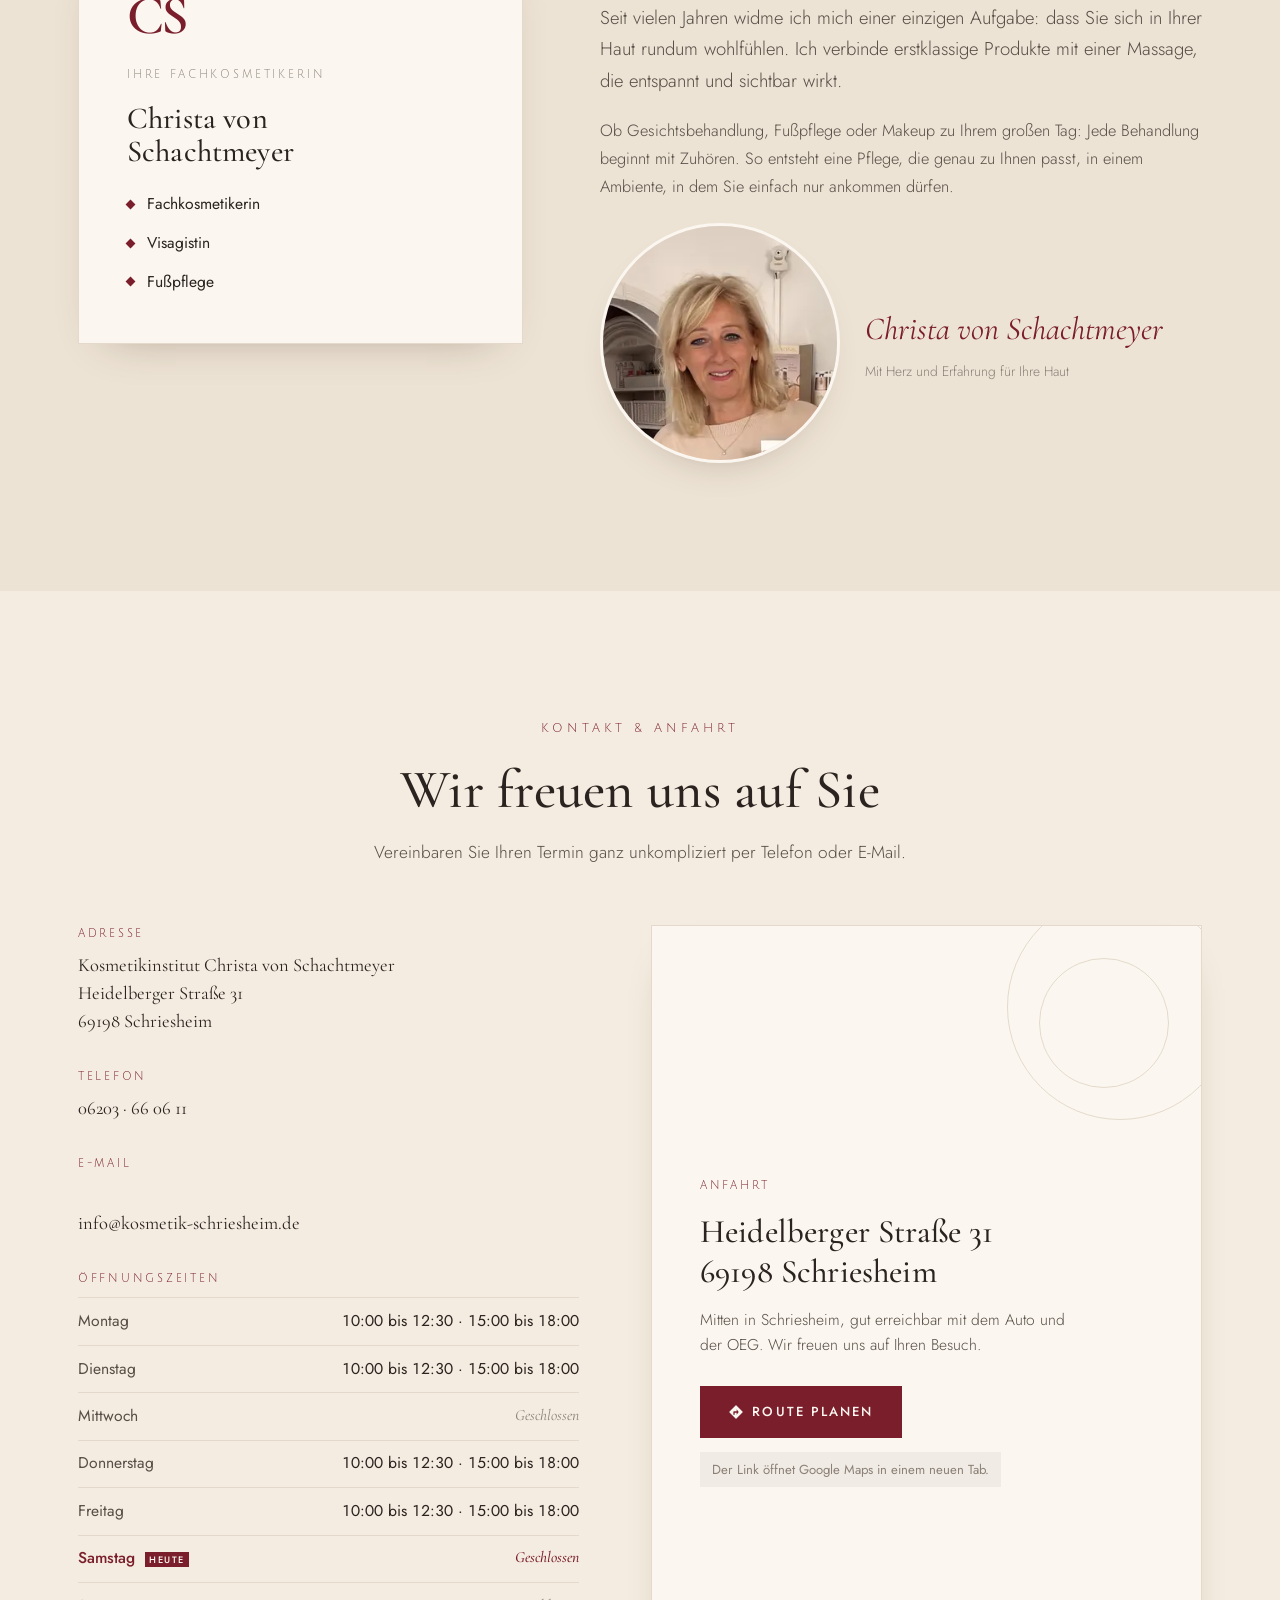
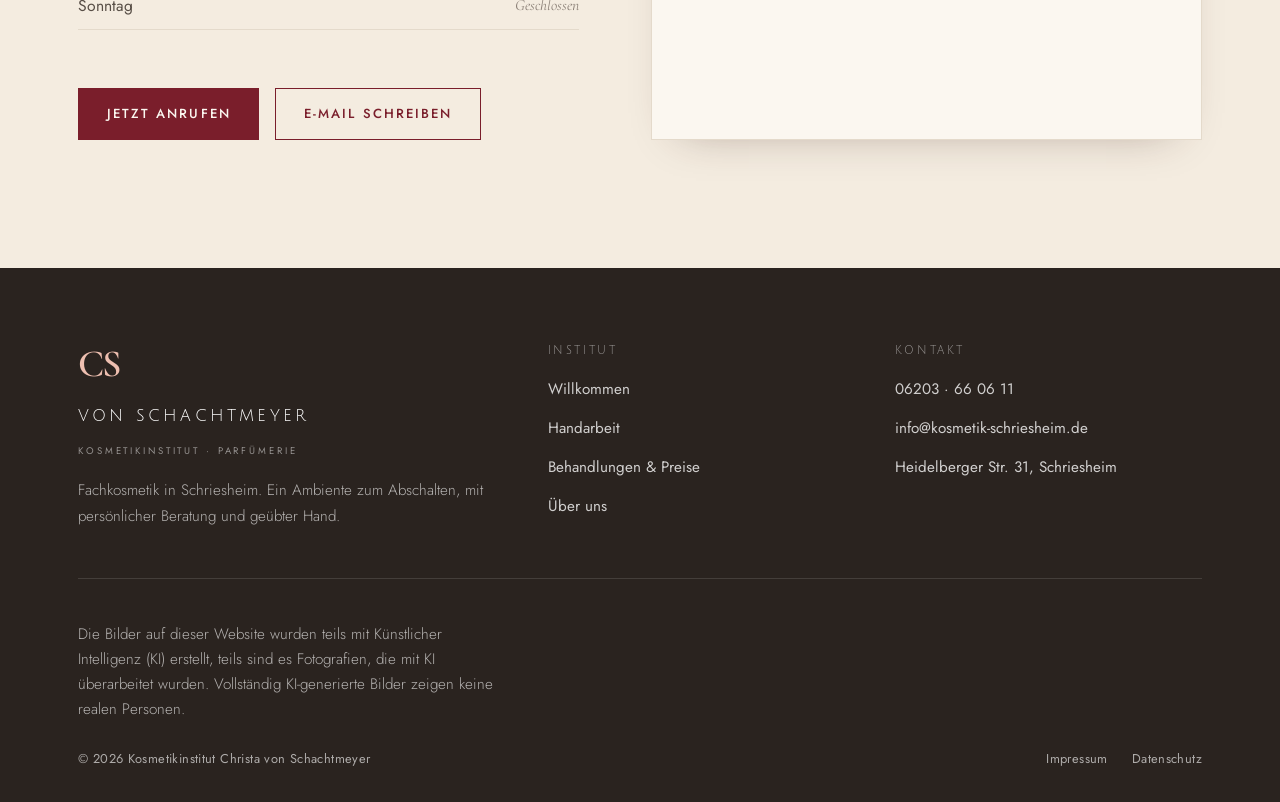
==== commit 708681da: "Portrait groesser und Lighthouse-Optimierung (Performance 70 auf 99) - Christa-Portrait auf 240px (2" ====
--- a/index.html
+++ b/index.html
@@ -9,11 +9,14 @@
 <meta property="og:type" content="business.business">
 <meta property="og:title" content="Kosmetikinstitut Christa von Schachtmeyer · Schriesheim">
 <meta property="og:description" content="Fachkosmetik und persönliche Beratung in Schriesheim. Ein Ambiente zum Abschalten und Wohlfühlen.">
-<meta property="og:image" content="images/hero.jpg">
+<meta property="og:image" content="images/hero-1920.jpg">
 <meta property="og:locale" content="de_DE">
 <script>var _q=location.search;if(_q.indexOf('shot')>-1)document.documentElement.classList.add('shot');if(_q.indexOf('hover')>-1)document.documentElement.classList.add('hovertest');</script>
 <link rel="stylesheet" href="styles.css">
-<link rel="preload" href="images/hero.jpg" as="image" fetchpriority="high">
+<link rel="preload" as="image" fetchpriority="high"
+      href="images/hero-1280.webp"
+      imagesrcset="images/hero-768.webp 768w, images/hero-1280.webp 1280w, images/hero-1920.webp 1920w"
+      imagesizes="100vw">
 <link rel="icon" href="data:image/svg+xml,%3Csvg xmlns='http://www.w3.org/2000/svg' viewBox='0 0 32 32'%3E%3Crect width='32' height='32' fill='%23F4ECE0'/%3E%3Ctext x='16' y='23' font-family='Georgia,serif' font-size='20' font-weight='600' fill='%237A1E2B' text-anchor='middle'%3ECS%3C/text%3E%3C/svg%3E">
 
 <script type="application/ld+json">
@@ -22,7 +25,7 @@
   "@type":"BeautySalon",
   "name":"Kosmetikinstitut Christa von Schachtmeyer",
   "description":"Fachkosmetik und persönliche Beratung in Schriesheim.",
-  "image":"images/hero.jpg",
+  "image":"images/hero-1920.jpg",
   "telephone":"+49 6203 660611",
   "email":"info@kosmetik-schriesheim.de",
   "priceRange":"€€",
@@ -38,8 +41,8 @@
 
 <!-- ============================ Navigation ============================ -->
 <header class="nav" id="nav">
-  <a class="logo" href="#top" aria-label="Kosmetikinstitut Christa von Schachtmeyer, zur Startseite">
-    <span class="logo-mark">CS</span>
+  <a class="logo" href="#top" title="Zur Startseite">
+    <span class="logo-mark" aria-hidden="true">CS</span>
     <span class="logo-word">
       <span class="logo-name">von Schachtmeyer</span>
       <span class="logo-sub">Kosmetikinstitut · Parfümerie</span>
@@ -65,7 +68,13 @@
   <!-- ============================ Hero ============================ -->
   <section class="hero">
     <div class="hero-media" aria-hidden="true">
-      <img src="images/hero.jpg" alt="" width="2048" height="1152">
+      <picture>
+        <source type="image/webp" sizes="100vw"
+                srcset="images/hero-768.webp 768w, images/hero-1280.webp 1280w, images/hero-1920.webp 1920w">
+        <img src="images/hero-1280.jpg" sizes="100vw"
+             srcset="images/hero-768.jpg 768w, images/hero-1280.jpg 1280w, images/hero-1920.jpg 1920w"
+             alt="" width="1920" height="1080" fetchpriority="high" decoding="async">
+      </picture>
     </div>
     <div class="hero-scrim" aria-hidden="true"></div>
     <div class="hero-inner">
@@ -92,7 +101,13 @@
         </div>
         <div class="welcome-visual reveal d1">
           <div class="img-frame reveal-img">
-            <img src="images/ambiente.jpg" alt="Behandlungsraum im Kosmetikinstitut Christa von Schachtmeyer" width="1920" height="1072">
+            <picture>
+              <source type="image/webp" sizes="(max-width:1100px) 92vw, 46vw"
+                      srcset="images/ambiente-560.webp 560w, images/ambiente-720.webp 720w, images/ambiente-900.webp 900w, images/ambiente-1400.webp 1400w">
+              <img src="images/ambiente-900.jpg" sizes="(max-width:1100px) 92vw, 46vw"
+                   srcset="images/ambiente-560.jpg 560w, images/ambiente-720.jpg 720w, images/ambiente-900.jpg 900w, images/ambiente-1400.jpg 1400w"
+                   alt="Behandlungsraum im Kosmetikinstitut Christa von Schachtmeyer" width="1400" height="782" decoding="async">
+            </picture>
           </div>
         </div>
         <div class="promises reveal d2">
@@ -128,7 +143,13 @@
       <div class="methode-grid">
         <div class="methode-visual reveal">
           <div class="reveal-img">
-            <img src="images/methode.jpg" alt="Kosmetikerin führt eine sanfte Gesichtsmassage durch" width="1920" height="1280">
+            <picture>
+              <source type="image/webp" sizes="(max-width:900px) 92vw, 40vw"
+                      srcset="images/methode-480.webp 480w, images/methode-760.webp 760w, images/methode-1200.webp 1200w">
+              <img src="images/methode-760.jpg" sizes="(max-width:900px) 92vw, 40vw"
+                   srcset="images/methode-480.jpg 480w, images/methode-760.jpg 760w, images/methode-1200.jpg 1200w"
+                   alt="Kosmetikerin führt eine sanfte Gesichtsmassage durch" width="1200" height="800" loading="lazy" decoding="async">
+            </picture>
           </div>
         </div>
         <div class="methode-copy reveal d1">
@@ -160,7 +181,7 @@
         <!-- Clarins Gesicht -->
         <div class="acc-item">
           <button class="acc-head" aria-expanded="false">
-            <span class="acc-thumb"><img src="images/gesicht.jpg" alt="Strahlende Haut nach einer Clarins Gesichtsbehandlung" width="600" height="450" loading="lazy"></span>
+            <span class="acc-thumb"><picture><source type="image/webp" srcset="images/gesicht.webp"><img src="images/gesicht.jpg" alt="Strahlende Haut nach einer Clarins Gesichtsbehandlung" width="160" height="120" loading="lazy" decoding="async"></picture></span>
             <span class="acc-titles">
               <span class="acc-cat">Clarins Gesichtsbehandlungen</span>
               <span class="acc-desc">Für sichtbar gepflegte und entspannte Haut</span>
@@ -202,7 +223,7 @@
         <!-- Augenbrauen -->
         <div class="acc-item">
           <button class="acc-head" aria-expanded="false">
-            <span class="acc-thumb"><img src="images/augenbrauen.jpg" alt="Perfekt in Form gebrachte Augenbraue" width="600" height="450" loading="lazy"></span>
+            <span class="acc-thumb"><picture><source type="image/webp" srcset="images/augenbrauen.webp"><img src="images/augenbrauen.jpg" alt="Perfekt in Form gebrachte Augenbraue" width="160" height="120" loading="lazy" decoding="async"></picture></span>
             <span class="acc-titles">
               <span class="acc-cat">Augenbrauen</span>
               <span class="acc-desc">In Form bringen, neu gestalten, färben</span>
@@ -228,7 +249,7 @@
         <!-- Wimpern -->
         <div class="acc-item">
           <button class="acc-head" aria-expanded="false">
-            <span class="acc-thumb"><img src="images/wimpern.jpg" alt="Auge mit langen, definierten Wimpern" width="600" height="450" loading="lazy"></span>
+            <span class="acc-thumb"><picture><source type="image/webp" srcset="images/wimpern.webp"><img src="images/wimpern.jpg" alt="Auge mit langen, definierten Wimpern" width="160" height="120" loading="lazy" decoding="async"></picture></span>
             <span class="acc-titles">
               <span class="acc-cat">Wimpern</span>
               <span class="acc-desc">Definierter Blick durch Wimpernfärben</span>
@@ -246,7 +267,7 @@
         <!-- Haarentfernung -->
         <div class="acc-item">
           <button class="acc-head" aria-expanded="false">
-            <span class="acc-thumb"><img src="images/haarentfernung.jpg" alt="Glatte, gepflegte Haut nach Haarentfernung mit Wachs" width="600" height="450" loading="lazy"></span>
+            <span class="acc-thumb"><picture><source type="image/webp" srcset="images/haarentfernung.webp"><img src="images/haarentfernung.jpg" alt="Glatte, gepflegte Haut nach Haarentfernung mit Wachs" width="160" height="120" loading="lazy" decoding="async"></picture></span>
             <span class="acc-titles">
               <span class="acc-cat">Haarentfernung mit Wachs</span>
               <span class="acc-desc">Sanft und gründlich, für streichelzarte Haut</span>
@@ -276,7 +297,7 @@
         <!-- Füße -->
         <div class="acc-item">
           <button class="acc-head" aria-expanded="false">
-            <span class="acc-thumb"><img src="images/fuesse.jpg" alt="Gepflegte Füße nach einer Pediküre" width="600" height="450" loading="lazy"></span>
+            <span class="acc-thumb"><picture><source type="image/webp" srcset="images/fuesse.webp"><img src="images/fuesse.jpg" alt="Gepflegte Füße nach einer Pediküre" width="160" height="120" loading="lazy" decoding="async"></picture></span>
             <span class="acc-titles">
               <span class="acc-cat">Füße</span>
               <span class="acc-desc">Pediküre und Lack für gepflegte Füße</span>
@@ -298,7 +319,7 @@
         <!-- Hände -->
         <div class="acc-item">
           <button class="acc-head" aria-expanded="false">
-            <span class="acc-thumb"><img src="images/haende.jpg" alt="Gepflegte Hände nach einer Maniküre" width="600" height="450" loading="lazy"></span>
+            <span class="acc-thumb"><picture><source type="image/webp" srcset="images/haende.webp"><img src="images/haende.jpg" alt="Gepflegte Hände nach einer Maniküre" width="160" height="120" loading="lazy" decoding="async"></picture></span>
             <span class="acc-titles">
               <span class="acc-cat">Hände</span>
               <span class="acc-desc">Maniküre und Lack für schöne Hände</span>
@@ -320,7 +341,7 @@
         <!-- Make up -->
         <div class="acc-item">
           <button class="acc-head" aria-expanded="false">
-            <span class="acc-thumb"><img src="images/makeup.jpg" alt="Elegant geschminktes Gesicht" width="600" height="450" loading="lazy"></span>
+            <span class="acc-thumb"><picture><source type="image/webp" srcset="images/makeup.webp"><img src="images/makeup.jpg" alt="Elegant geschminktes Gesicht" width="160" height="120" loading="lazy" decoding="async"></picture></span>
             <span class="acc-titles">
               <span class="acc-cat">Makeup</span>
               <span class="acc-desc">Vom Tageslook bis zum Braut Makeup</span>
@@ -369,7 +390,11 @@
           <p>Ob Gesichtsbehandlung, Fußpflege oder Makeup zu Ihrem großen Tag: Jede Behandlung beginnt mit Zuhören. So entsteht eine Pflege, die genau zu Ihnen passt, in einem Ambiente, in dem Sie einfach nur ankommen dürfen.</p>
           <div class="christa-portrait">
             <div class="christa-portrait-img">
-              <img src="images/christa.jpg" alt="Christa von Schachtmeyer in ihrem Kosmetikinstitut" width="1600" height="893" loading="lazy">
+              <picture>
+                <source type="image/webp" sizes="240px" srcset="images/christa-280.webp 280w, images/christa-480.webp 480w">
+                <img src="images/christa-480.jpg" sizes="240px" srcset="images/christa-280.jpg 280w, images/christa-480.jpg 480w"
+                     alt="Christa von Schachtmeyer in ihrem Kosmetikinstitut" width="480" height="480" loading="lazy" decoding="async">
+              </picture>
             </div>
             <div class="christa-portrait-text">
               <span class="christa-sign">Christa von Schachtmeyer</span>
--- a/styles.css
+++ b/styles.css
@@ -382,11 +382,11 @@
 .christa-sign{font-family:var(--serif);font-style:italic;font-size:2rem;color:var(--wine);margin-top:.8rem;display:block;}
 .christa-portrait{display:flex;align-items:center;gap:1.6rem;margin-top:1.4rem;}
 .christa-portrait-img{
-  width:190px;height:190px;border-radius:50%;overflow:hidden;flex-shrink:0;
+  width:240px;height:240px;border-radius:50%;overflow:hidden;flex-shrink:0;
   box-shadow:var(--shadow-soft);border:3px solid var(--ivory);
-  position:relative;
-}
-.christa-portrait-img img{position:absolute;width:400%;max-width:none;height:auto;left:-126%;top:0;}
+}
+.christa-portrait-img img,.christa-portrait-img picture{width:100%;height:100%;display:block;}
+.christa-portrait-img img{object-fit:cover;}
 .christa-portrait-text{display:flex;flex-direction:column;}
 .christa-portrait-text .christa-sign{margin-top:0;}
 .christa-portrait-tag{font-family:var(--sans);font-size:.86rem;color:var(--muted);font-weight:300;margin-top:.25rem;}
@@ -463,10 +463,10 @@
 .footer ul{list-style:none;display:flex;flex-direction:column;gap:.7rem;}
 .footer ul a{font-size:.95rem;color:rgba(255,255,255,.78);transition:color .3s;}
 .footer ul a:hover{color:#EEBFB0;}
-.footer-bottom{display:flex;justify-content:space-between;flex-wrap:wrap;gap:1rem;padding-top:1.6rem;font-size:.8rem;color:rgba(255,255,255,.45);letter-spacing:.03em;}
+.footer-bottom{display:flex;justify-content:space-between;flex-wrap:wrap;gap:1rem;padding-top:1.6rem;font-size:.8rem;color:rgba(255,255,255,.62);letter-spacing:.03em;}
 .footer-note{font-size:.78rem;line-height:1.65;color:rgba(255,255,255,.5);font-weight:300;max-width:48rem;padding-top:1.7rem;}
 .legal-links{display:flex;gap:1.5rem;}
-.legal-links a{color:rgba(255,255,255,.45);transition:color .3s;}
+.legal-links a{color:rgba(255,255,255,.62);transition:color .3s;}
 .legal-links a:hover{color:#EEBFB0;}
 
 /* ============================================================
@@ -527,7 +527,7 @@
 }
 @media(max-width:620px){
   .christa-portrait{flex-direction:column;align-items:flex-start;gap:1.1rem;}
-  .christa-portrait-img{width:165px;height:165px;}
+  .christa-portrait-img{width:200px;height:200px;}
   .christa-portrait-text .christa-sign{font-size:1.7rem;}
 }
 @media(max-width:520px){
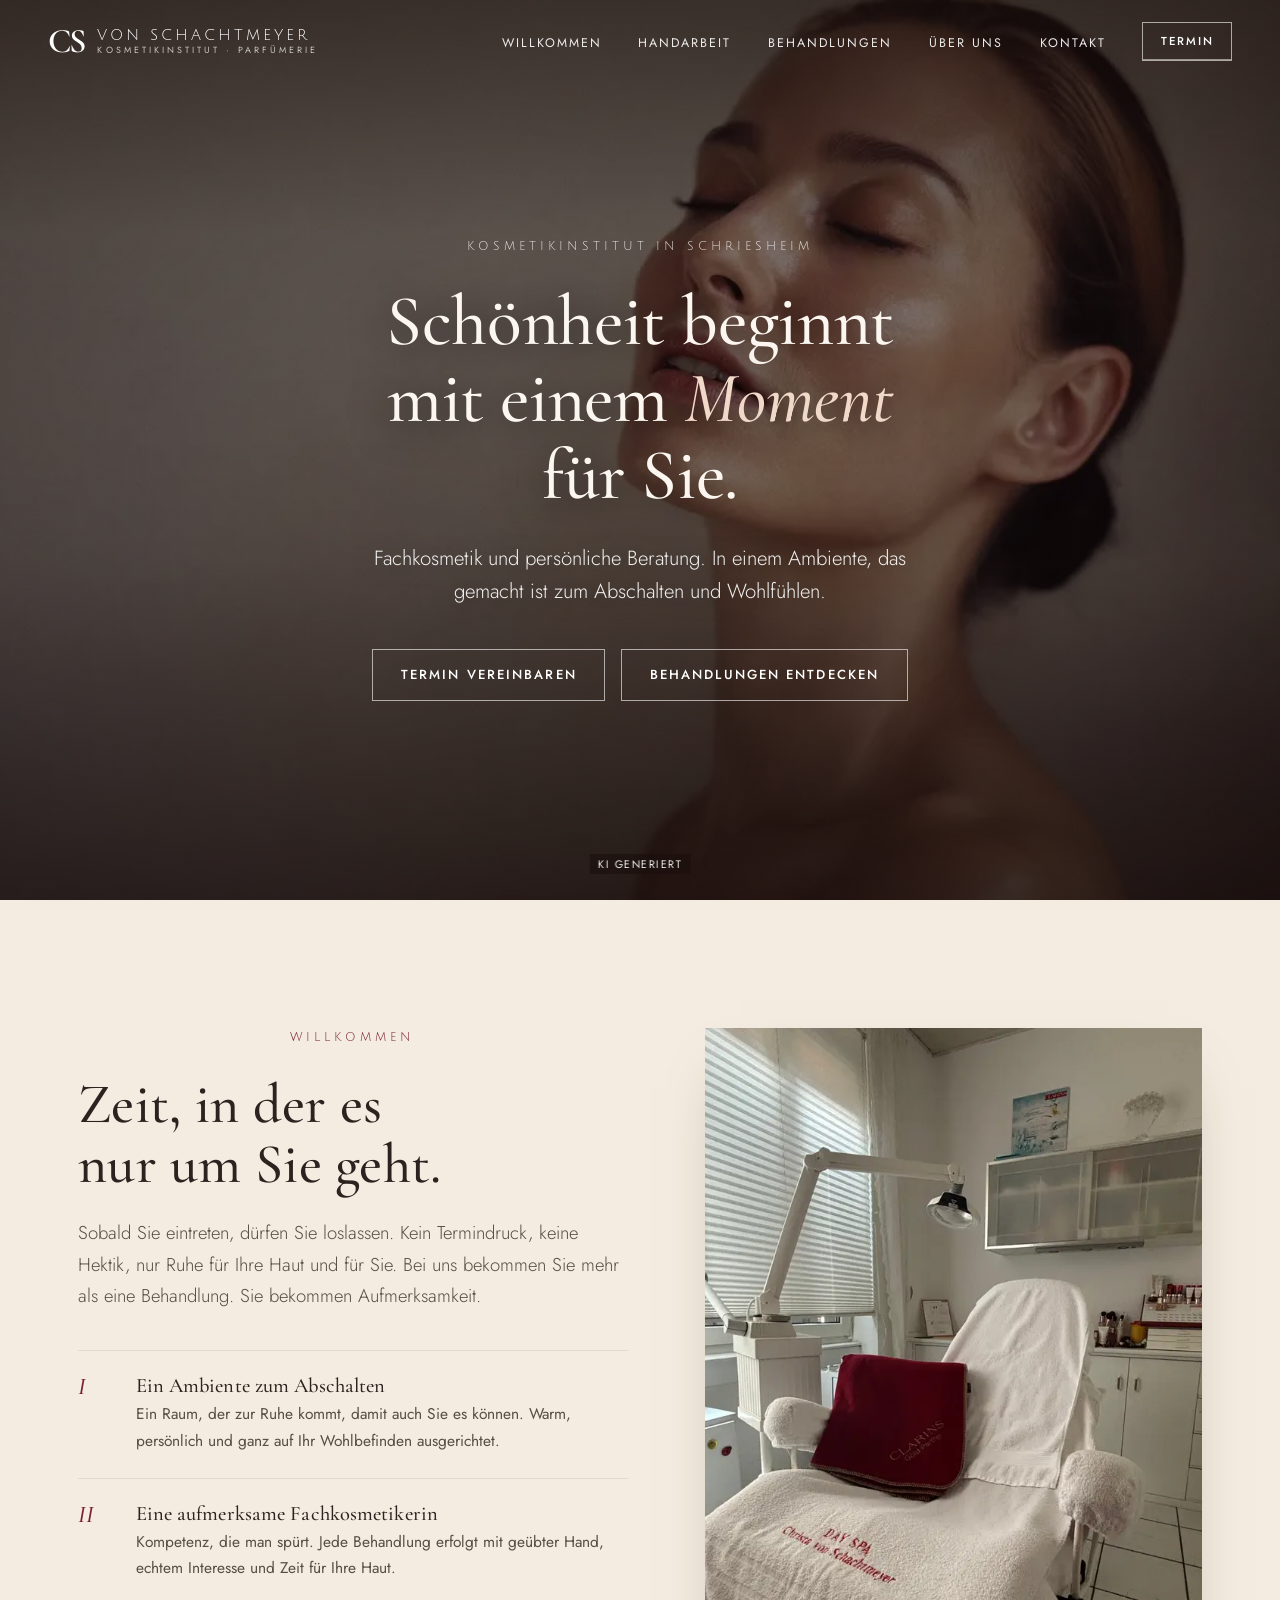
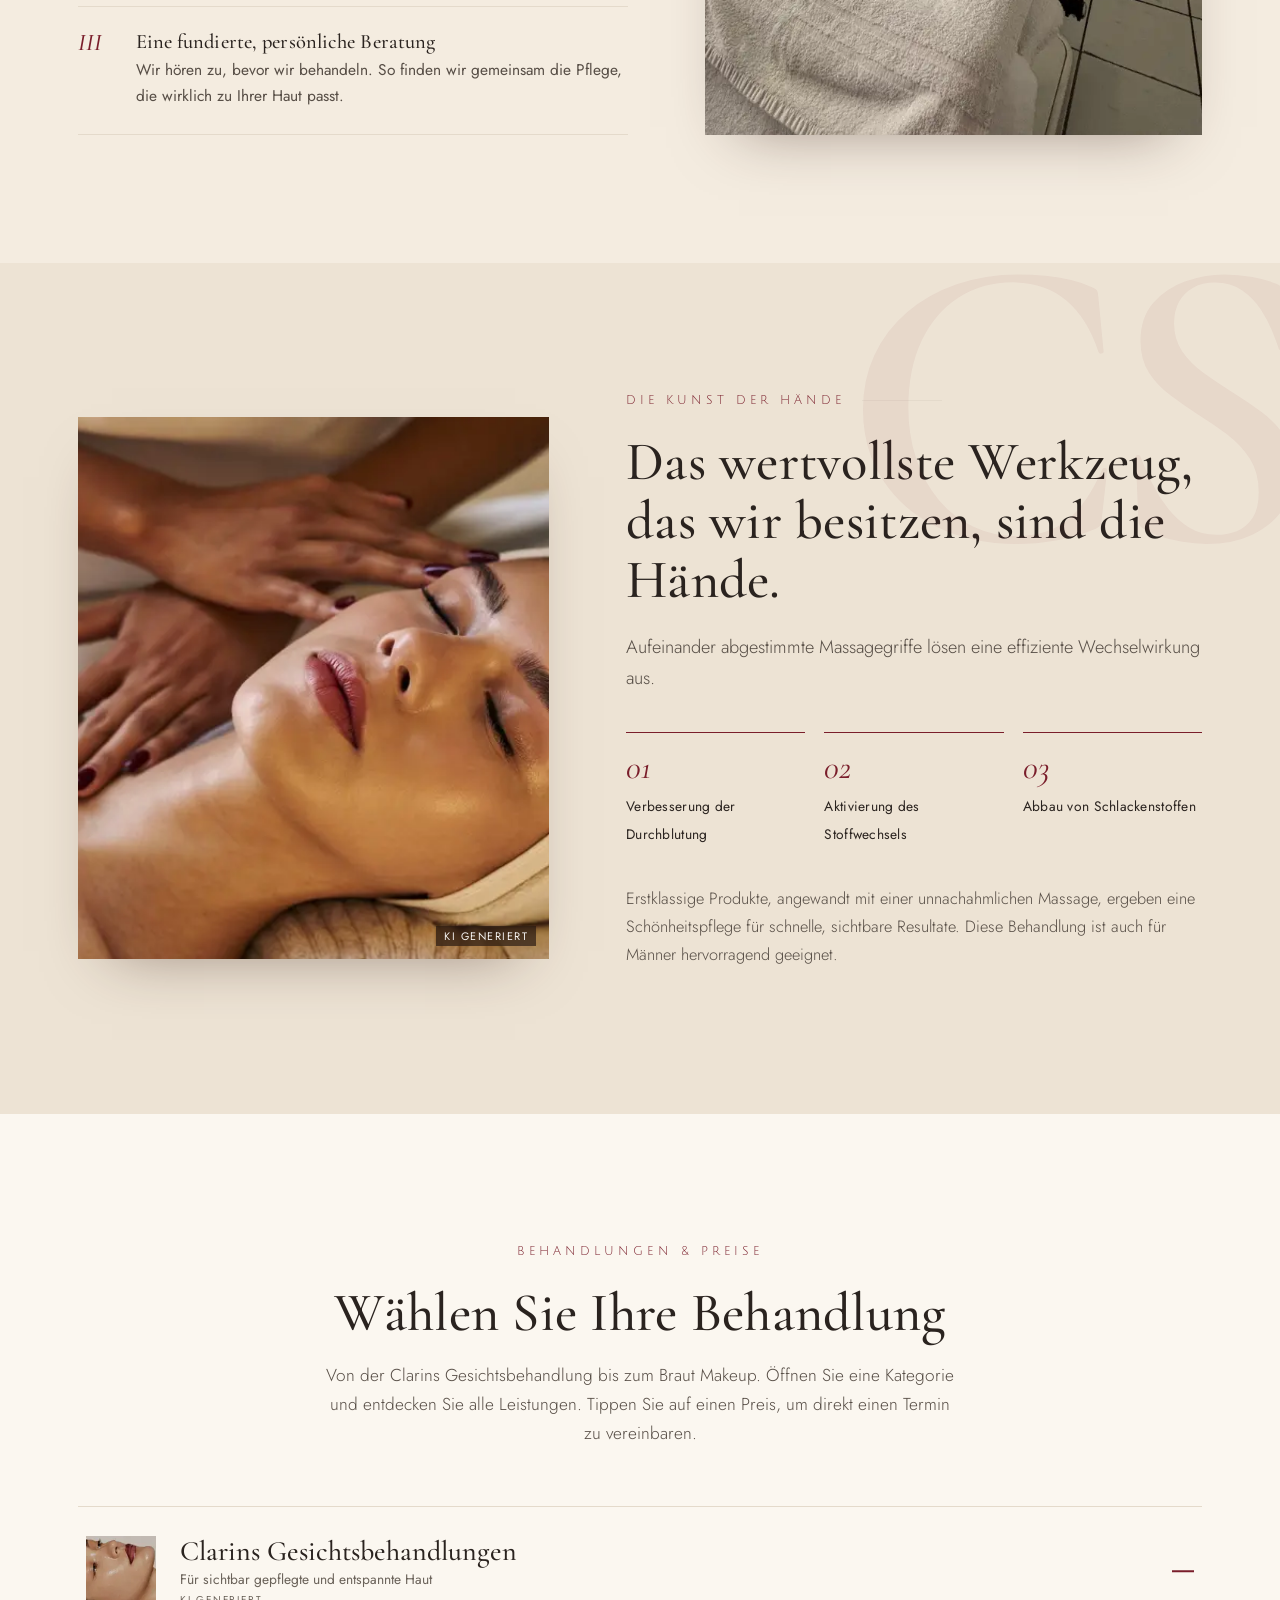
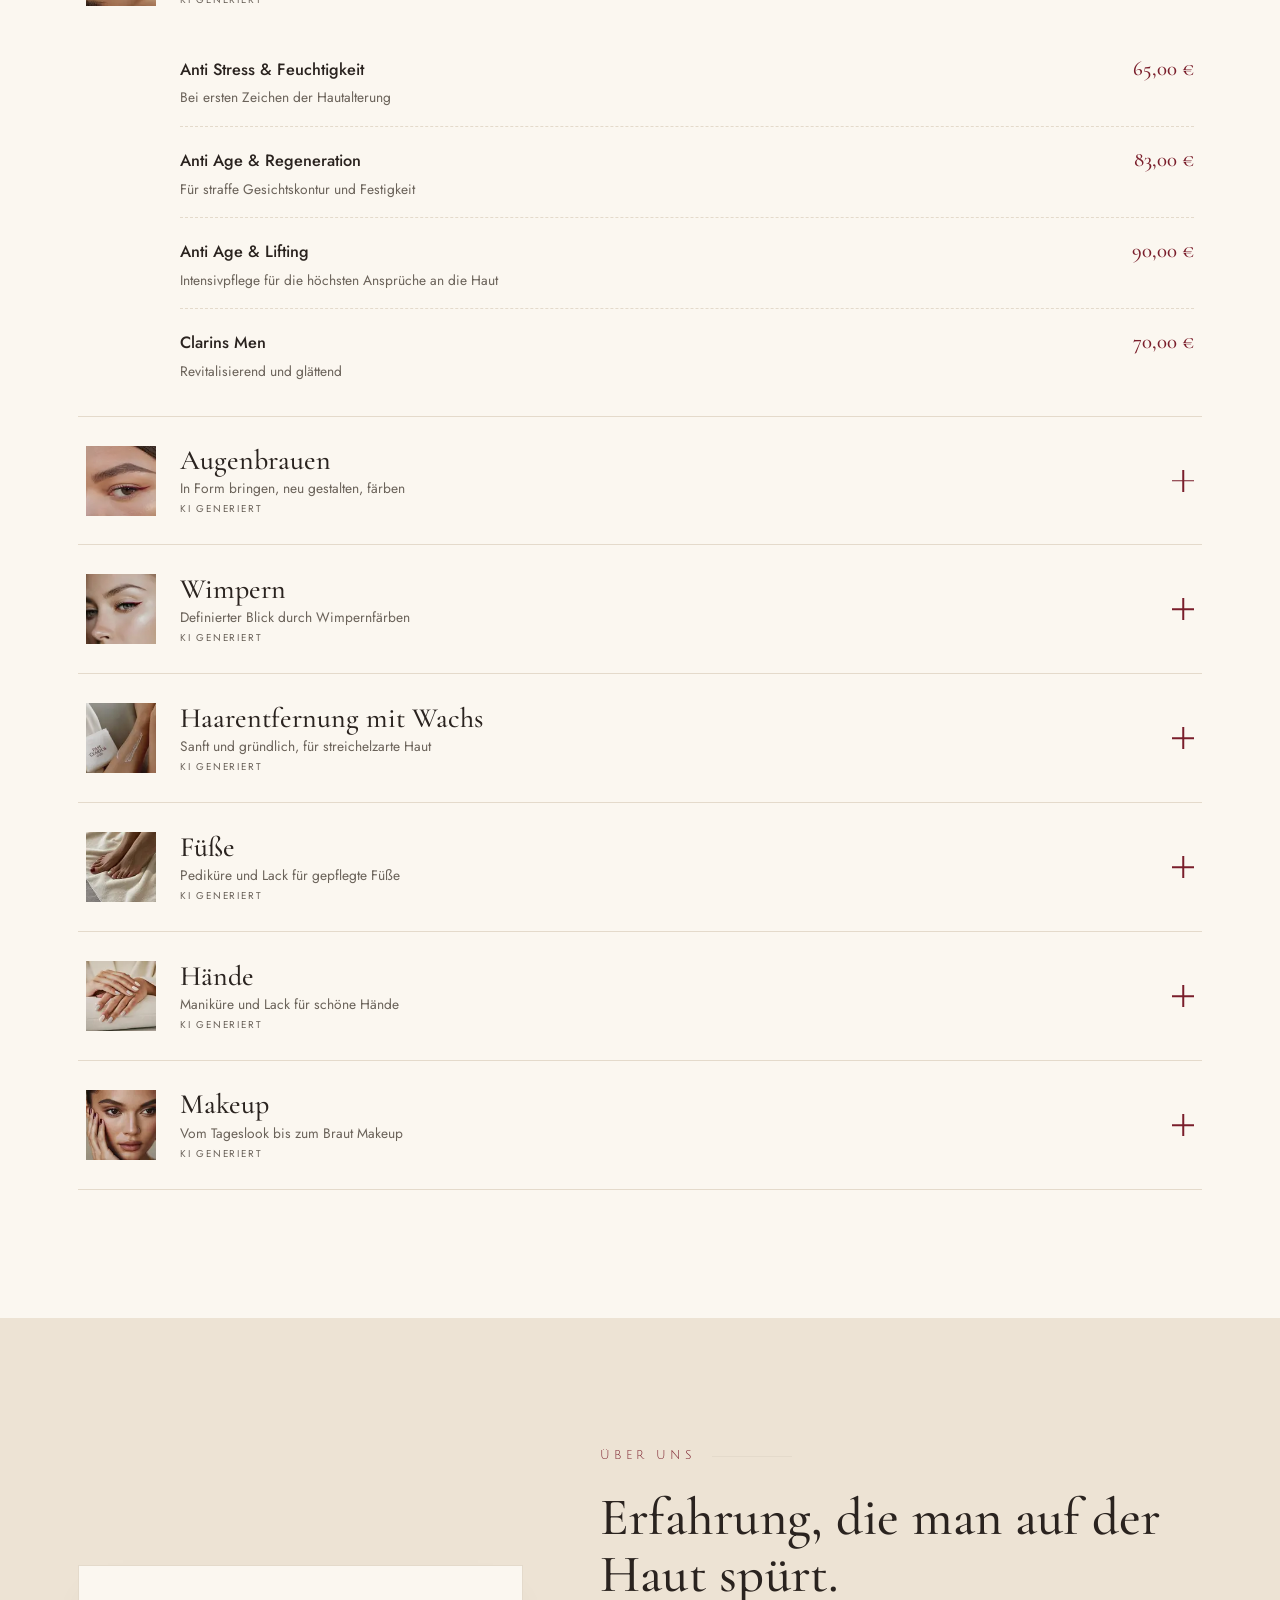
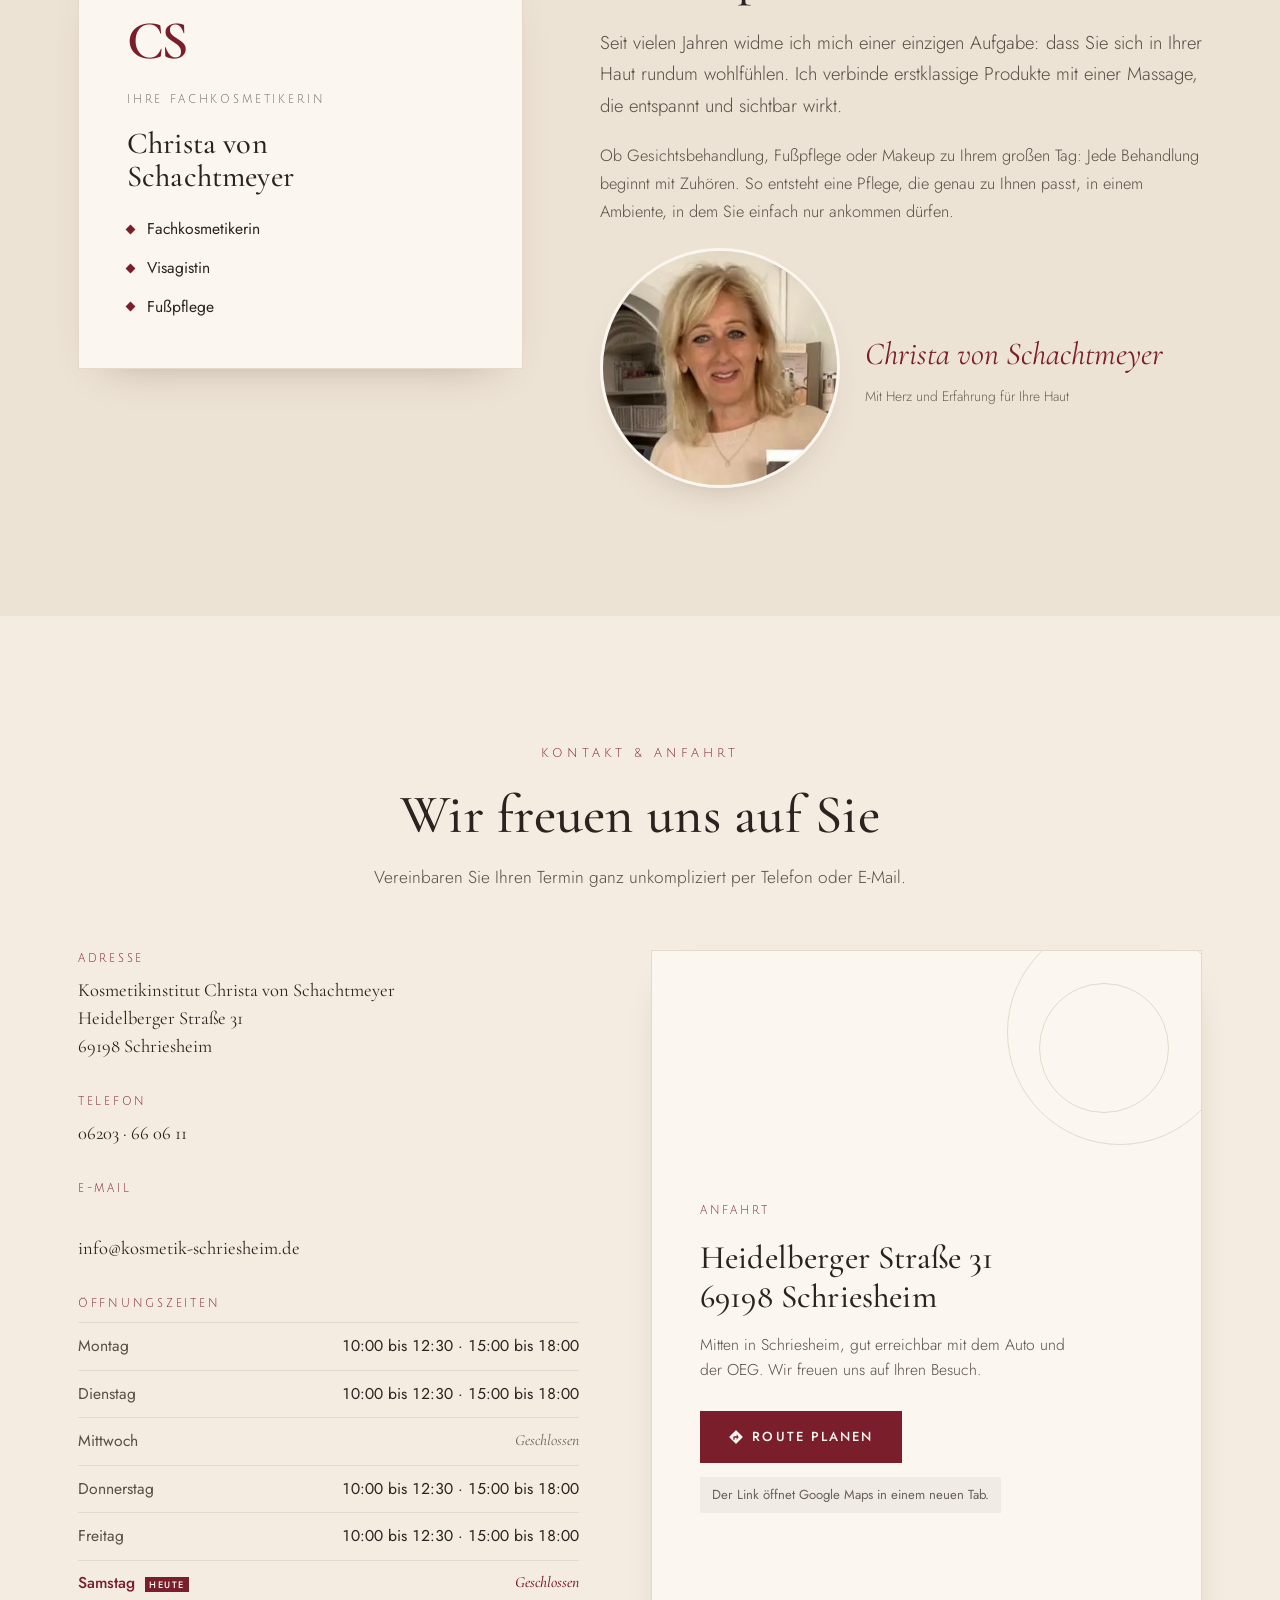
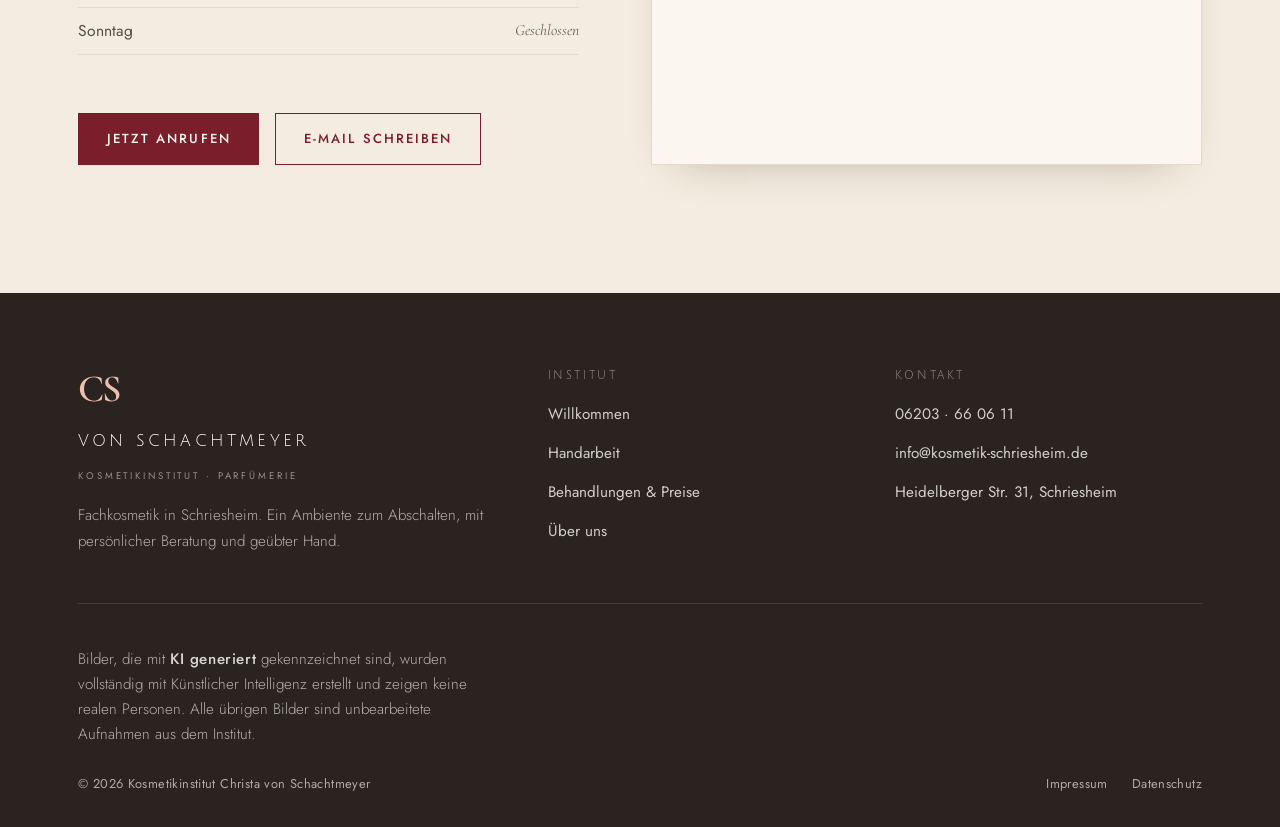
==== commit 19b78836: "Echte Fotos statt KI-bearbeiteter Versionen Behandlungsraum und Portrait sind jetzt unbearbeitete Or" ====
--- a/index.html
+++ b/index.html
@@ -77,6 +77,7 @@
       </picture>
     </div>
     <div class="hero-scrim" aria-hidden="true"></div>
+    <span class="ai-tag ai-tag-hero">KI generiert</span>
     <div class="hero-inner">
       <div class="hero-content">
         <span class="kicker light" data-stagger style="--i:1">Kosmetikinstitut in Schriesheim</span>
@@ -103,10 +104,10 @@
           <div class="img-frame reveal-img">
             <picture>
               <source type="image/webp" sizes="(max-width:1100px) 92vw, 46vw"
-                      srcset="images/ambiente-560.webp 560w, images/ambiente-720.webp 720w, images/ambiente-900.webp 900w, images/ambiente-1400.webp 1400w">
-              <img src="images/ambiente-900.jpg" sizes="(max-width:1100px) 92vw, 46vw"
-                   srcset="images/ambiente-560.jpg 560w, images/ambiente-720.jpg 720w, images/ambiente-900.jpg 900w, images/ambiente-1400.jpg 1400w"
-                   alt="Behandlungsraum im Kosmetikinstitut Christa von Schachtmeyer" width="1400" height="782" decoding="async">
+                      srcset="images/ambiente-480.webp 480w, images/ambiente-700.webp 700w, images/ambiente-900.webp 900w, images/ambiente-1200.webp 1200w">
+              <img src="images/ambiente-700.jpg" sizes="(max-width:1100px) 92vw, 46vw"
+                   srcset="images/ambiente-480.jpg 480w, images/ambiente-700.jpg 700w, images/ambiente-900.jpg 900w, images/ambiente-1200.jpg 1200w"
+                   alt="Behandlungsraum im Kosmetikinstitut Christa von Schachtmeyer" width="1200" height="1600" loading="lazy" decoding="async">
             </picture>
           </div>
         </div>
@@ -150,6 +151,7 @@
                    srcset="images/methode-480.jpg 480w, images/methode-760.jpg 760w, images/methode-1200.jpg 1200w"
                    alt="Kosmetikerin führt eine sanfte Gesichtsmassage durch" width="1200" height="800" loading="lazy" decoding="async">
             </picture>
+            <span class="ai-tag">KI generiert</span>
           </div>
         </div>
         <div class="methode-copy reveal d1">
@@ -185,6 +187,7 @@
             <span class="acc-titles">
               <span class="acc-cat">Clarins Gesichtsbehandlungen</span>
               <span class="acc-desc">Für sichtbar gepflegte und entspannte Haut</span>
+              <span class="ai-tag ai-tag-inline">KI generiert</span>
             </span>
             <span class="acc-icon" aria-hidden="true"></span>
           </button>
@@ -227,6 +230,7 @@
             <span class="acc-titles">
               <span class="acc-cat">Augenbrauen</span>
               <span class="acc-desc">In Form bringen, neu gestalten, färben</span>
+              <span class="ai-tag ai-tag-inline">KI generiert</span>
             </span>
             <span class="acc-icon" aria-hidden="true"></span>
           </button>
@@ -253,6 +257,7 @@
             <span class="acc-titles">
               <span class="acc-cat">Wimpern</span>
               <span class="acc-desc">Definierter Blick durch Wimpernfärben</span>
+              <span class="ai-tag ai-tag-inline">KI generiert</span>
             </span>
             <span class="acc-icon" aria-hidden="true"></span>
           </button>
@@ -271,6 +276,7 @@
             <span class="acc-titles">
               <span class="acc-cat">Haarentfernung mit Wachs</span>
               <span class="acc-desc">Sanft und gründlich, für streichelzarte Haut</span>
+              <span class="ai-tag ai-tag-inline">KI generiert</span>
             </span>
             <span class="acc-icon" aria-hidden="true"></span>
           </button>
@@ -301,6 +307,7 @@
             <span class="acc-titles">
               <span class="acc-cat">Füße</span>
               <span class="acc-desc">Pediküre und Lack für gepflegte Füße</span>
+              <span class="ai-tag ai-tag-inline">KI generiert</span>
             </span>
             <span class="acc-icon" aria-hidden="true"></span>
           </button>
@@ -323,6 +330,7 @@
             <span class="acc-titles">
               <span class="acc-cat">Hände</span>
               <span class="acc-desc">Maniküre und Lack für schöne Hände</span>
+              <span class="ai-tag ai-tag-inline">KI generiert</span>
             </span>
             <span class="acc-icon" aria-hidden="true"></span>
           </button>
@@ -345,6 +353,7 @@
             <span class="acc-titles">
               <span class="acc-cat">Makeup</span>
               <span class="acc-desc">Vom Tageslook bis zum Braut Makeup</span>
+              <span class="ai-tag ai-tag-inline">KI generiert</span>
             </span>
             <span class="acc-icon" aria-hidden="true"></span>
           </button>
@@ -489,7 +498,7 @@
         </ul>
       </div>
     </div>
-    <p class="footer-note">Die Bilder auf dieser Website wurden teils mit Künstlicher Intelligenz (KI) erstellt, teils sind es Fotografien, die mit KI überarbeitet wurden. Vollständig KI-generierte Bilder zeigen keine realen Personen.</p>
+    <p class="footer-note">Bilder, die mit <strong>KI generiert</strong> gekennzeichnet sind, wurden vollständig mit Künstlicher Intelligenz erstellt und zeigen keine realen Personen. Alle übrigen Bilder sind unbearbeitete Aufnahmen aus dem Institut.</p>
     <div class="footer-bottom">
       <span>© <span id="year">2026</span> Kosmetikinstitut Christa von Schachtmeyer</span>
       <span class="legal-links"><a href="impressum.html">Impressum</a><a href="datenschutz.html">Datenschutz</a></span>
--- a/styles.css
+++ b/styles.css
@@ -27,7 +27,7 @@
   --wine-soft:#9A3541;
   --ink:#2A231F;
   --body:#574E46;
-  --muted:#8C8178;
+  --muted:#6A6259;        /* WCAG AA auf Creme, Creme-2 und Ivory */
   --line:#E4DACB;
   --line-soft:#EDE5D8;
   --grey:#B7ADA2;
@@ -219,10 +219,34 @@
 @keyframes staggerUp{to{opacity:1;transform:none;}}
 
 /* ============================================================
-   Reveal on scroll
-   ============================================================ */
-.reveal{opacity:0;transform:translateY(38px);transition:opacity 1s var(--ease),transform 1s var(--ease);}
-.reveal.in{opacity:1;transform:none;}
+   KI-Kennzeichnung der Bilder (EU AI Act, Art. 50)
+   ============================================================ */
+.ai-tag{
+  position:absolute;right:.8rem;bottom:.8rem;z-index:3;
+  font-family:var(--sans);font-size:.68rem;font-weight:400;
+  letter-spacing:.14em;text-transform:uppercase;line-height:1;
+  color:rgba(255,255,255,.94);
+  background:rgba(26,16,13,.62);
+  padding:.45em .75em;
+  pointer-events:none;
+}
+@supports (backdrop-filter:blur(4px)){
+  .ai-tag{backdrop-filter:blur(4px);-webkit-backdrop-filter:blur(4px);}
+}
+.ai-tag-hero{right:auto;left:50%;transform:translateX(-50%);bottom:1.6rem;}
+
+/* Variante fuer Stellen ohne Bildflaeche darunter (rundes Portrait, Preisliste) */
+.ai-tag-inline{
+  position:static;display:inline-block;
+  color:var(--muted);background:none;backdrop-filter:none;
+  padding:0;margin-top:.5rem;
+  font-size:.62rem;letter-spacing:.18em;
+}
+.acc-titles .ai-tag-inline{margin-top:.35rem;}
+/* Text gleitet nur hoch, ohne Opacity: halbtransparente Schrift waehrend der
+   Animation wuerde sonst den Kontrast unterschreiten. Bilder faden weiter ein. */
+.reveal{transform:translateY(38px);transition:transform .9s var(--ease);}
+.reveal.in{transform:none;}
 .reveal.d1{transition-delay:.1s;}
 .reveal.d2{transition-delay:.2s;}
 .reveal.d3{transition-delay:.3s;}
@@ -269,7 +293,7 @@
 
 .welcome-visual{position:relative;margin:0;display:flex;flex-direction:column;}
 .welcome-visual .img-frame{position:relative;overflow:hidden;border-radius:0;box-shadow:var(--shadow);flex:1 1 auto;min-height:440px;}
-.welcome-visual img{width:100%;height:100%;object-fit:cover;object-position:center 38%;transition:transform 1.4s var(--ease);}
+.welcome-visual img{width:100%;height:100%;object-fit:cover;object-position:center 55%;transition:transform 1.4s var(--ease);}
 .welcome-visual:hover img{transform:scale(1.05);}
 .visual-caption{margin-top:1.5rem;padding-left:.15rem;}
 .visual-caption .vc-k{
@@ -328,8 +352,8 @@
 .acc-thumb img{width:100%;height:100%;object-fit:cover;transition:transform 1s var(--ease);filter:saturate(.96);}
 .acc-item.open .acc-thumb img,.acc-head:hover .acc-thumb img{transform:scale(1.08);}
 .acc-titles{min-width:0;}
-.acc-cat{font-family:var(--serif);font-size:clamp(1.35rem,2.6vw,1.75rem);color:var(--ink);font-weight:500;line-height:1.15;}
-.acc-desc{font-size:.86rem;color:var(--muted);margin-top:.15rem;}
+.acc-cat{display:block;font-family:var(--serif);font-size:clamp(1.35rem,2.6vw,1.75rem);color:var(--ink);font-weight:500;line-height:1.15;}
+.acc-desc{display:block;font-size:.86rem;color:var(--muted);margin-top:.15rem;}
 .acc-icon{position:relative;width:22px;height:22px;flex-shrink:0;}
 .acc-icon::before,.acc-icon::after{content:"";position:absolute;background:var(--wine);transition:transform .45s var(--ease);}
 .acc-icon::before{top:50%;left:0;width:100%;height:1.5px;transform:translateY(-50%);}
@@ -464,7 +488,8 @@
 .footer ul a{font-size:.95rem;color:rgba(255,255,255,.78);transition:color .3s;}
 .footer ul a:hover{color:#EEBFB0;}
 .footer-bottom{display:flex;justify-content:space-between;flex-wrap:wrap;gap:1rem;padding-top:1.6rem;font-size:.8rem;color:rgba(255,255,255,.62);letter-spacing:.03em;}
-.footer-note{font-size:.78rem;line-height:1.65;color:rgba(255,255,255,.5);font-weight:300;max-width:48rem;padding-top:1.7rem;}
+.footer-note{font-size:.78rem;line-height:1.65;color:rgba(255,255,255,.62);font-weight:300;max-width:48rem;padding-top:1.7rem;}
+.footer-note strong{font-weight:500;color:rgba(255,255,255,.82);letter-spacing:.04em;}
 .legal-links{display:flex;gap:1.5rem;}
 .legal-links a{color:rgba(255,255,255,.62);transition:color .3s;}
 .legal-links a:hover{color:#EEBFB0;}
@@ -492,7 +517,7 @@
   .welcome-head,.welcome-visual,.promises{grid-column:1;grid-row:auto;}
   .welcome-visual{display:block;}
   .welcome-visual .img-frame{min-height:0;}
-  .welcome-visual img{height:auto;aspect-ratio:16/9;}
+  .welcome-visual img{height:auto;aspect-ratio:4/5;max-height:70vh;}
 }
 @media(max-width:900px){
   .methode-grid,.christa-grid,.kontakt-grid{grid-template-columns:1fr;}
